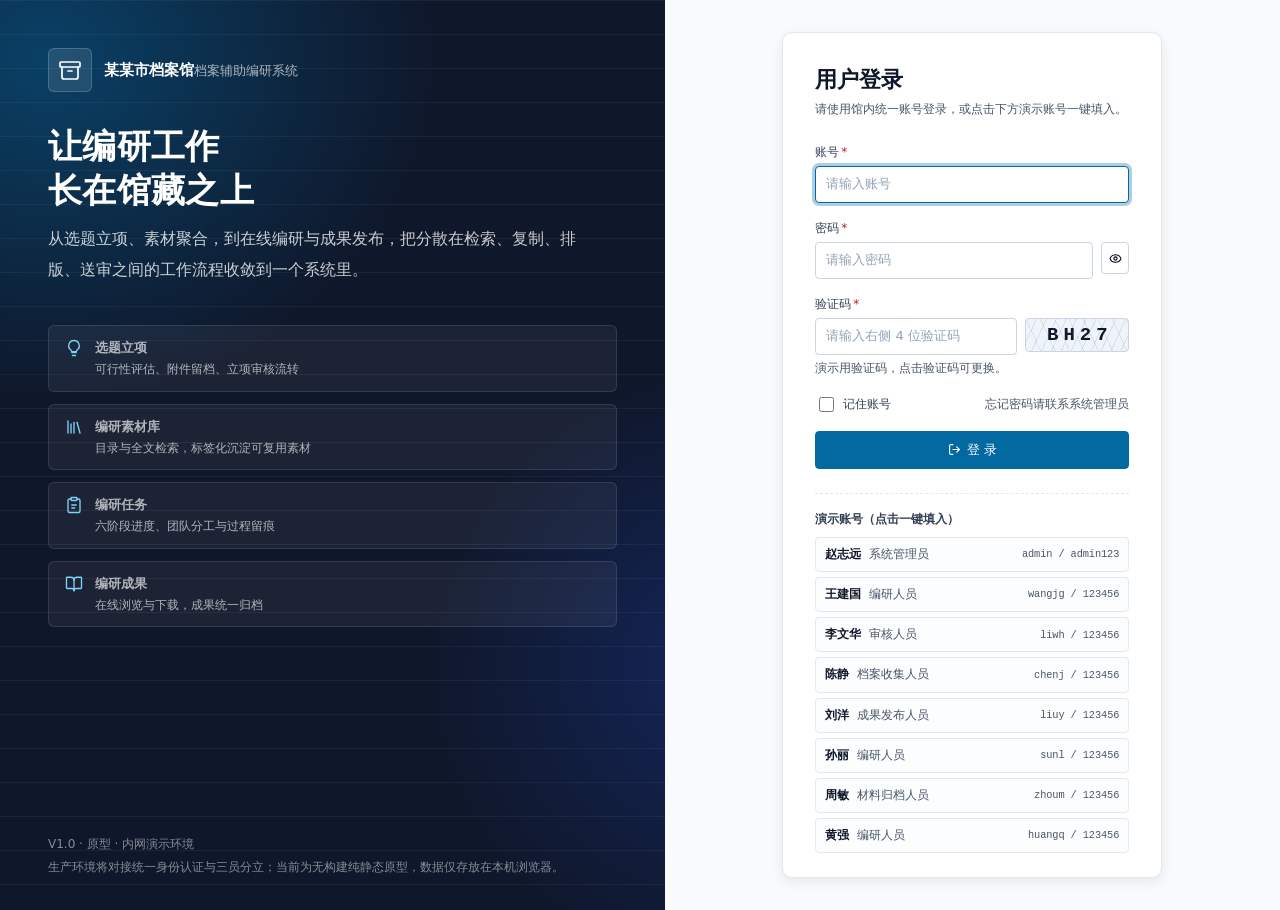
==== prototype-system/index.html @ 2205047a "首次提交原型,编研任务及审核校定模块未完全实现" ====
<!doctype html>
<html lang="zh-CN">
<head>
<meta charset="utf-8">
<meta name="viewport" content="width=device-width, initial-scale=1">
<title>档案辅助编研系统 · 原型</title>
<meta name="description" content="档案辅助编研系统纯静态原型（登录 / 工作台）">
<!--
  纯静态原型：无构建、无 npm、无外部依赖。
  直接双击本文件即可在浏览器中打开（file:// 协议），也可放到任意静态服务器。

  注意（沿用既有原型的两条约束）：
    1. 使用「经典 script + 全局命名空间」而不是 ES modules ——
       Chrome 在 file:// 下会以 CORS 为由拒绝加载 type="module"。
    2. 不引任何 CDN / UI 框架 / 图标字体 —— 内网与信创环境下外链不可靠，
       图标一律内联 SVG，图表手写 SVG。
-->
<link rel="stylesheet" href="css/base.css">
<link rel="stylesheet" href="css/components.css">
<link rel="stylesheet" href="css/shell.css">
<link rel="stylesheet" href="css/pages.css">
</head>
<body>
  <div id="app"></div>
  <div id="overlay-root"></div>
  <div id="toast-root" class="toast-root"></div>

  <noscript>
    <div style="padding:24px;font-family:sans-serif">
      本原型需要启用 JavaScript 才能运行。
    </div>
  </noscript>

  <!-- 按依赖顺序加载：util → icons → mock → charts → store → ui → router → 页面 → 外壳 -->
  <script src="js/util.js"></script>
  <script src="js/icons.js"></script>
  <script src="js/mock.js"></script>
  <script src="js/charts.js"></script>
  <script src="js/store.js"></script>
  <script src="js/ui.js"></script>
  <script src="js/router.js"></script>
  <script src="js/pages/login.js"></script>
  <script src="js/pages/workbench.js"></script>
  <script src="js/pages/topic.js"></script>
  <script src="js/pages/task.js"></script>
  <script src="js/pages/task-outline.js"></script>
  <script src="js/pages/review.js"></script>
  <script src="js/pages/product.js"></script>
  <script src="js/pages/archive.js"></script>
  <script src="js/pages/system-archive.js"></script>
  <script src="js/pages/system-users.js"></script>
  <script src="js/pages/system-flow.js"></script>
  <script src="js/pages/system-dict.js"></script>
  <script src="js/pages/material-tags.js"></script>
  <script src="js/pages/material-search.js"></script>
  <script src="js/pages/material-list.js"></script>
  <script src="js/app.js"></script>
</body>
</html>
---- prototype-system/css/base.css ----
/* ==========================================================================
   档案辅助编研系统 · 设计令牌与基础排版

   设计系统依据（ui-ux-pro-max skill）：
     风格  Swiss Modernism 2.0（严格栅格 / 8px 基准 / 单一强调色 / 无装饰）
         + Editorial Grid（文档阅读面用衬线，印刷气质）
         + Accessible & Ethical / Inclusive Design（WCAG AA+，焦点可见，尊重减弱动效）
     配色  Government / Public Service：高对比藏青 + 单一强调蓝
     字体  skill 给出的配对均为纯拉丁字体（EB Garamond / Lato 等），无法覆盖中文，
           故取其**原则**：衬线立权威（标题与文档正文）＋ 无衬线做界面（高密度可读）
   ========================================================================== */

:root {
  /* ---- 色彩：政务高对比藏青 ---- */
  --ink: #020617;            /* 正文 */
  --ink-2: #334155;          /* 次要文本 */
  --ink-3: #475569;          /* 弱化文本（浅底上 ≈7:1，达 WCAG AAA） */
  --line: #e2e8f0;
  --line-2: #f1f5f9;
  --bg: #f8fafc;
  --surface: #ffffff;
  --surface-2: #fcfdfe;

  --navy: #0f172a;           /* 主色：顶栏、主标题 */
  --navy-2: #1e293b;
  --accent: #0369a1;         /* 唯一强调色 */
  --accent-d: #075985;
  --accent-l: #e0f2fe;
  --accent-b: #bae6fd;

  --ok: #15803d;    --ok-bg: #f0fdf4;    --ok-b: #bbf7d0;
  --warn: #b45309;  --warn-bg: #fffbeb;  --warn-b: #fde68a;
  --danger: #b91c1c; --danger-bg: #fef2f2; --danger-b: #fecaca;

  /* ---- 档案纸面（Editorial Grid：只在文档阅读面使用暖色） ---- */
  --paper: #fbf9f4;
  --paper-line: #e7e0d2;
  --seal: #9f1239;           /* 印泥红：仅用于「已采用」等极少数强调 */

  /* ---- 间距：8px 基准 ---- */
  --s1: 4px;  --s2: 8px;  --s3: 12px; --s4: 16px;
  --s5: 24px; --s6: 32px; --s7: 48px;

  /* ---- 字号：中文可读性优先 ---- */
  --fs-xs: 12px;
  --fs-sm: 13px;
  --fs-base: 15px;           /* 界面正文 */
  --fs-read: 16px;           /* 文档阅读面，略大以保证长文可读 */
  --fs-lg: 18px;
  --fs-xl: 22px;
  --fs-2xl: 28px;

  --lh-tight: 1.35;
  --lh-ui: 1.6;
  --lh-read: 1.85;

  /* ---- 形状 ---- */
  --r-sm: 4px; --r: 6px; --r-lg: 10px; --r-pill: 999px;
  --shadow-1: 0 1px 2px rgba(2, 6, 23, .06), 0 1px 3px rgba(2, 6, 23, .04);
  --shadow-2: 0 4px 12px rgba(2, 6, 23, .08);
  --shadow-3: 0 16px 40px rgba(2, 6, 23, .18);

  /* 焦点环：3px 可见，不改变布局 */
  --ring: 0 0 0 3px rgba(3, 105, 161, .32);

  /* 过渡：150–300ms */
  --dur: 180ms;
  --ease: cubic-bezier(.4, 0, .2, 1);

  /* ---- 字体族 ---- */
  --font-ui: -apple-system, BlinkMacSystemFont, "PingFang SC", "Hiragino Sans GB",
    "Microsoft YaHei", "Source Han Sans SC", "Noto Sans CJK SC", system-ui, sans-serif;
  --font-serif: "Songti SC", "STSong", "SimSun", "Source Han Serif SC",
    "Noto Serif CJK SC", Georgia, serif;
  --font-mono: ui-monospace, "SF Mono", Menlo, Consolas, "Courier New", monospace;

  --header-h: 56px;
}

/* ---------------------------------------------------------------- 重置 */

*, *::before, *::after { box-sizing: border-box; }

html { -webkit-text-size-adjust: 100%; }

body {
  margin: 0;
  min-height: 100%;
  font-family: var(--font-ui);
  font-size: var(--fs-base);
  line-height: var(--lh-ui);
  color: var(--ink);
  background: var(--bg);
  -webkit-font-smoothing: antialiased;
  -moz-osx-font-smoothing: grayscale;
}

h1, h2, h3, h4 { margin: 0; font-weight: 600; line-height: var(--lh-tight); letter-spacing: -.005em; }
h1 { font-size: var(--fs-2xl); }
h2 { font-size: var(--fs-xl); }
h3 { font-size: var(--fs-lg); }
h4 { font-size: var(--fs-base); }

p { margin: 0 0 var(--s2); }
p:last-child { margin-bottom: 0; }

a { color: var(--accent); text-decoration: none; }
a:hover { color: var(--accent-d); text-decoration: underline; text-underline-offset: 2px; }

ul, ol { margin: var(--s1) 0; padding-left: var(--s5); }
li { margin: 2px 0; }

button, input, select, textarea { font: inherit; color: inherit; }
button { cursor: pointer; }

img, svg { max-width: 100%; }
svg { display: block; }

code, .mono { font-family: var(--font-mono); font-size: .86em; letter-spacing: -.01em; }

/* ------------------------------------------------------- 无障碍基础 */

/* 焦点必须可见：键盘用户依赖它 */
:where(a, button, input, select, textarea, summary, [tabindex]):focus-visible {
  outline: 2px solid var(--accent);
  outline-offset: 2px;
  border-radius: var(--r-sm);
}

/* 跳过导航，直达主内容 */
.skip-link {
  position: absolute;
  left: -9999px;
  top: 0;
  z-index: 200;
  padding: 10px var(--s4);
  background: var(--accent);
  color: #fff;
  font-size: var(--fs-sm);
  border-radius: 0 0 var(--r) 0;
}
.skip-link:focus {
  left: 0;
  color: #fff;
  text-decoration: none;
}

/* 仅供屏幕阅读器 */
.sr-only {
  position: absolute; width: 1px; height: 1px; padding: 0; margin: -1px;
  overflow: hidden; clip: rect(0, 0, 0, 0); white-space: nowrap; border: 0;
}

/* 尊重系统「减弱动效」设置 */
@media (prefers-reduced-motion: reduce) {
  *, *::before, *::after {
    animation-duration: .01ms !important;
    animation-iteration-count: 1 !important;
    transition-duration: .01ms !important;
    scroll-behavior: auto !important;
  }
}

/* 图标：统一 24 视图框、随文字颜色 */
.icon {
  width: 1em;
  height: 1em;
  flex: 0 0 auto;
  fill: none;
  stroke: currentColor;
  stroke-width: 2;
  stroke-linecap: round;
  stroke-linejoin: round;
  vertical-align: -.125em;
}
.icon-lg { width: 1.35em; height: 1.35em; }
.icon-xl { width: 2em; height: 2em; stroke-width: 1.6; }

/* ---------------------------------------------------------- 通用工具 */

.muted { color: var(--ink-3); }
.dim { color: var(--ink-2); }
.serif { font-family: var(--font-serif); }
.nowrap { white-space: nowrap; }
.center { text-align: center; }
.hidden { display: none !important; }
/* 数字对齐，统计数值不跳动 */
.tnum { font-variant-numeric: tabular-nums; }

/* ---------------------------------------------------------- 页面骨架 */

.app { min-height: 100vh; display: flex; flex-direction: column; }

.app-header {
  height: var(--header-h);
  background: var(--navy);
  color: #fff;
  display: flex;
  align-items: center;
  gap: var(--s3);
  padding: 0 var(--s4);
  position: sticky;
  top: 0;
  z-index: 60;
}
.app-header .brand {
  display: flex; align-items: center; gap: var(--s2);
  font-size: var(--fs-base); font-weight: 600; letter-spacing: .01em;
}
.app-header .brand small {
  font-weight: 400; font-size: var(--fs-xs);
  color: rgba(255, 255, 255, .62); margin-left: var(--s1);
}
.app-header .spacer { flex: 1; }
.app-header .head-extra { display: flex; align-items: center; gap: var(--s2); }

.container {
  width: 100%;
  max-width: 1440px;
  margin: 0 auto;
  padding: var(--s5) var(--s5) var(--s6);
  flex: 1;
}

.footer-note {
  text-align: center;
  font-size: var(--fs-xs);
  color: var(--ink-3);
  padding: var(--s4) var(--s4) var(--s5);
  border-top: 1px solid var(--line);
  margin-top: var(--s5);
}
.footer-note .sep { margin: 0 var(--s2); opacity: .45; }

/* ------------------------------------------------- 12 栏栅格（Swiss） */

.grid-12 {
  display: grid;
  grid-template-columns: repeat(12, minmax(0, 1fr));
  gap: var(--s5);
  align-items: start;
}
.span-3 { grid-column: span 3; }
.span-4 { grid-column: span 4; }
.span-5 { grid-column: span 5; }
.span-6 { grid-column: span 6; }
.span-7 { grid-column: span 7; }
.span-8 { grid-column: span 8; }
.span-9 { grid-column: span 9; }
.span-12 { grid-column: span 12; }

.grid { display: grid; gap: var(--s4); }
.grid-2 { grid-template-columns: repeat(2, minmax(0, 1fr)); }
.grid-3 { grid-template-columns: repeat(3, minmax(0, 1fr)); }
.grid-4 { grid-template-columns: repeat(4, minmax(0, 1fr)); }

.stack { display: flex; flex-direction: column; gap: var(--s3); }
.hstack { display: flex; align-items: center; gap: var(--s2); flex-wrap: wrap; }
.hstack.tight { gap: var(--s1); }

/* 竖向节奏：相邻卡片 */
.card + .card { margin-top: var(--s4); }

/* ---------------------------------------------------------- 响应式 */

/* ≤1280：侧栏收窄，去掉最宽留白 */
@media (max-width: 1280px) {
  .container { padding: var(--s4); }
  .grid-12 { gap: var(--s4); }
}

/* ≤1024：双栏改为单栏堆叠 */
@media (max-width: 1024px) {
  .grid-12 > [class^="span-"] { grid-column: 1 / -1; }
  .grid-3, .grid-4 { grid-template-columns: repeat(2, minmax(0, 1fr)); }
}

/* ≤768：平板竖屏 */
@media (max-width: 768px) {
  :root { --s5: 20px; }
  .grid-2, .grid-3, .grid-4 { grid-template-columns: 1fr; }
  .container { padding: var(--s4) var(--s3) var(--s6); }
  .app-header { padding: 0 var(--s3); gap: var(--s2); }
  .app-header .brand small { display: none; }
}

/* ≤480：手机 */
@media (max-width: 480px) {
  :root { --fs-2xl: 22px; --fs-xl: 18px; }
  .app-header { height: auto; padding: var(--s2) var(--s3); flex-wrap: wrap; }
  .app-header .head-extra { width: 100%; order: 3; }
}
---- prototype-system/css/components.css ----
/* ==========================================================================
   组件样式 —— 全部手写，零依赖

   遵循 ui-ux-pro-max 的交付前检查项：
     · 图标一律内联 SVG，不用 emoji / 文字符号
     · 可点击元素 cursor:pointer，悬停有反馈但**不改变布局**（不用 scale/translate）
     · 过渡 150–300ms；焦点环可见；弱化文本对比度 ≥7:1
     · 浅色模式边框可见；空状态给出引导与动作
   ========================================================================== */

/* ========================================================== 按钮 */

.btn {
  display: inline-flex;
  align-items: center;
  justify-content: center;
  gap: 6px;
  height: 32px;
  padding: 0 var(--s3);
  font-size: var(--fs-sm);
  font-weight: 500;
  line-height: 1;
  color: var(--ink);
  background: var(--surface);
  border: 1px solid #cbd5e1;
  border-radius: var(--r-sm);
  cursor: pointer;
  white-space: nowrap;
  user-select: none;
  transition: background-color var(--dur) var(--ease),
              border-color var(--dur) var(--ease),
              color var(--dur) var(--ease),
              box-shadow var(--dur) var(--ease);
}
.btn:hover { border-color: var(--accent-b); background: var(--accent-l); color: var(--accent-d); }
.btn:active { background: #cfeafc; }
.btn[disabled], .btn[aria-disabled="true"] {
  opacity: .5; cursor: not-allowed; background: var(--surface); border-color: var(--line);
  color: var(--ink-3);
}

.btn-primary { background: var(--accent); border-color: var(--accent); color: #fff; }
.btn-primary:hover { background: var(--accent-d); border-color: var(--accent-d); color: #fff; }
.btn-primary:active { background: #063f5c; }
.btn-primary[disabled] { background: #94a3b8; border-color: #94a3b8; color: #fff; opacity: .6; }

.btn-danger { color: var(--danger); border-color: var(--danger-b); background: var(--danger-bg); }
.btn-danger:hover { background: var(--danger); border-color: var(--danger); color: #fff; }

.btn-ghost { background: transparent; border-color: rgba(255, 255, 255, .34); color: #fff; }
.btn-ghost:hover { background: rgba(255, 255, 255, .14); border-color: rgba(255, 255, 255, .64); color: #fff; }

.btn-text { background: transparent; border-color: transparent; padding: 0 var(--s2); color: var(--ink-2); }
.btn-text:hover { background: var(--accent-l); border-color: transparent; color: var(--accent-d); }

.btn-sm { height: 28px; padding: 0 10px; font-size: var(--fs-xs); }
.btn-icon { width: 28px; padding: 0; }
.btn-block { width: 100%; }

/* ========================================================== 卡片 */

.card {
  background: var(--surface);
  border: 1px solid var(--line);
  border-radius: var(--r);
  box-shadow: var(--shadow-1);
  overflow: hidden;
}
.card-head {
  display: flex;
  align-items: center;
  gap: var(--s2);
  padding: 10px var(--s4);
  border-bottom: 1px solid var(--line-2);
  background: var(--surface-2);
  font-size: var(--fs-sm);
  font-weight: 600;
  color: var(--navy);
  line-height: 1.5;
}
.card-head .spacer { flex: 1; }
.card-head .head-note {
  font-weight: 400; font-size: var(--fs-xs); color: var(--ink-3);
}
.card-body { padding: var(--s4); }
.card-body.tight { padding: var(--s3); }
.card-body.scroll { max-height: 62vh; overflow: auto; }
.card.pad { padding: var(--s5) var(--s5) var(--s4); }

/* 可点击卡片：只改边框与阴影，不做位移 */
.card.hoverable { cursor: pointer; position: relative; }
.card.hoverable:hover { border-color: var(--accent-b); box-shadow: var(--shadow-2); }
.card.hoverable:focus-within { border-color: var(--accent-b); }

/* 标题拉伸：整卡可点，但语义上仍是一个真正的按钮 */
.stretch {
  appearance: none;
  background: none;
  border: 0;
  padding: 0;
  margin: 0;
  font: inherit;
  color: inherit;
  text-align: left;
  cursor: pointer;
}
.stretch::after { content: ""; position: absolute; inset: 0; border-radius: var(--r); }
.card.hoverable:has(.stretch:focus-visible) { outline: 2px solid var(--accent); outline-offset: 2px; }
/* 卡片内的其它按钮要浮在拉伸层之上 */
.card .above { position: relative; z-index: 1; }

/* ========================================================== 标签 */

.tag {
  display: inline-flex;
  align-items: center;
  gap: var(--s1);
  height: 22px;
  padding: 0 8px;
  font-size: var(--fs-xs);
  font-weight: 500;
  line-height: 1;
  border-radius: var(--r-sm);
  border: 1px solid var(--line);
  background: #f1f5f9;
  color: var(--ink-2);
  white-space: nowrap;
}
.tag .icon { width: 12px; height: 12px; }
.tag-accent { background: var(--accent-l); border-color: var(--accent-b); color: var(--accent-d); }
.tag-ok     { background: var(--ok-bg);     border-color: var(--ok-b);     color: #14663a; }
.tag-warn   { background: var(--warn-bg);   border-color: var(--warn-b);   color: #8a4207; }
.tag-danger { background: var(--danger-bg); border-color: var(--danger-b); color: var(--danger); }
.tag-seal   { background: #fdf2f4; border-color: #f5cdd5; color: var(--seal); }
/* 可点击标签（示例词） */
.tag-action { cursor: pointer; transition: background-color var(--dur) var(--ease), border-color var(--dur) var(--ease); }
.tag-action:hover { background: var(--accent-l); border-color: var(--accent-b); color: var(--accent-d); }

/* ================================================== 七步阶段门步骤条 */

.stage-stepper {
  background: var(--surface);
  border: 1px solid var(--line);
  border-radius: var(--r);
  box-shadow: var(--shadow-1);
  padding: var(--s4) var(--s2) var(--s3);
  margin-bottom: var(--s5);
  overflow-x: auto;
}
.steps { display: flex; min-width: 720px; }
.step {
  flex: 1 1 0;
  position: relative;
  display: flex;
  flex-direction: column;
  align-items: center;
  gap: 2px;
  padding: 0 var(--s1);
  background: none;
  border: 0;
  cursor: pointer;
  font-family: inherit;
  text-align: center;
  border-radius: var(--r-sm);
  transition: color var(--dur) var(--ease);
}
/* 连接线画在圆点垂直中心 */
.step::after {
  content: "";
  position: absolute;
  top: 12px;
  left: 50%;
  width: 100%;
  height: 2px;
  background: var(--line);
  z-index: 0;
}
.step:last-child::after { display: none; }

.step-dot {
  position: relative;
  z-index: 1;
  width: 26px;
  height: 26px;
  display: flex;
  align-items: center;
  justify-content: center;
  border-radius: 50%;
  border: 1.5px solid #cbd5e1;
  background: var(--surface);
  color: var(--ink-3);
  font-size: var(--fs-xs);
  font-weight: 600;
  font-variant-numeric: tabular-nums;
  transition: background-color var(--dur) var(--ease),
              border-color var(--dur) var(--ease),
              color var(--dur) var(--ease);
}
.step-dot .icon { width: 12px; height: 12px; stroke-width: 2.6; }

.step-title { font-size: var(--fs-sm); color: var(--ink-2); font-weight: 500; }
.step-desc { font-size: var(--fs-xs); color: var(--ink-3); }

.step:hover .step-dot { border-color: var(--accent); color: var(--accent); }
.step:hover .step-title { color: var(--accent-d); }

/* 已完成 */
.step.done .step-dot { background: var(--accent-l); border-color: var(--accent-b); color: var(--accent-d); }
.step.done::after { background: var(--accent-b); }
/* 当前 */
.step.current .step-dot {
  background: var(--accent); border-color: var(--accent); color: #fff;
  box-shadow: var(--ring);
}
.step.current .step-title { color: var(--accent-d); font-weight: 600; }
.step.current .step-desc { color: var(--accent-d); font-weight: 500; }
/* 门禁锁定 */
.step.locked { cursor: not-allowed; }
.step.locked .step-dot { background: #f1f5f9; border-color: var(--line); color: #94a3b8; }
.step.locked .step-title { color: var(--ink-3); }
.step.locked:hover .step-dot { border-color: var(--line); color: #94a3b8; }
.step.locked:hover .step-title { color: var(--ink-3); }

/* ========================================================== 表单 */

.field { margin-bottom: var(--s4); }
.field:last-child { margin-bottom: 0; }
.field-label {
  display: block;
  font-size: var(--fs-xs);
  font-weight: 500;
  color: var(--ink-2);
  margin-bottom: var(--s1);
}
.field-label .req { color: var(--danger); margin-left: 2px; }
.field-extra { font-size: var(--fs-xs); color: var(--ink-3); margin-top: var(--s1); line-height: 1.55; }

.input, .textarea, .select {
  width: 100%;
  padding: 7px 10px;
  font-size: var(--fs-sm);
  font-family: inherit;
  color: var(--ink);
  background: var(--surface);
  border: 1px solid #cbd5e1;
  border-radius: var(--r-sm);
  transition: border-color var(--dur) var(--ease), box-shadow var(--dur) var(--ease);
}
.input::placeholder, .textarea::placeholder { color: #94a3b8; }
.input:hover, .textarea:hover, .select:hover { border-color: #94a3b8; }
.input:focus, .textarea:focus, .select:focus {
  outline: none;
  border-color: var(--accent);
  box-shadow: var(--ring);
}
.textarea { resize: vertical; min-height: 68px; line-height: var(--lh-ui); }

/* 文档阅读面：衬线 + 更大字号 + 宽松行距 */
.input-read, .textarea-read {
  font-family: var(--font-serif);
  font-size: var(--fs-read);
  line-height: var(--lh-read);
  background: var(--paper);
  border-color: var(--paper-line);
}
.input-read:focus, .textarea-read:focus { background: #fff; }

.input-sm, .textarea-sm { font-size: var(--fs-xs); padding: 5px 8px; }

/* 叙述性字段用衬线，短标签字段保持无衬线以便扫读 */
.textarea-serif {
  font-family: var(--font-serif);
  font-size: 14px;
  line-height: 1.75;
}

/* 带单位后缀的输入 */
.input-group { display: flex; }
.input-group .input {
  border-top-right-radius: 0; border-bottom-right-radius: 0;
  min-width: 0;
}
.input-group-addon {
  display: flex; align-items: center;
  padding: 0 9px;
  font-size: var(--fs-xs); color: var(--ink-3);
  background: #f1f5f9;
  border: 1px solid #cbd5e1; border-left: 0;
  border-radius: 0 var(--r-sm) var(--r-sm) 0;
  white-space: nowrap;
}

/* ==================================================== 提示条 / 告警 */

.alert {
  display: flex;
  gap: 10px;
  padding: 10px var(--s3);
  font-size: var(--fs-sm);
  line-height: 1.7;
  border-radius: var(--r-sm);
  border: 1px solid;
}
.alert-icon { flex: 0 0 auto; margin-top: 3px; }
.alert-icon .icon { width: 15px; height: 15px; }
.alert-title { font-weight: 600; margin-bottom: 2px; }
.alert ul { margin: var(--s1) 0 0; padding-left: var(--s4); }
.alert-info   { background: #f0f9ff; border-color: var(--accent-b); color: #0c4a6e; }
.alert-ok     { background: var(--ok-bg); border-color: var(--ok-b); color: #14532d; }
.alert-warn   { background: var(--warn-bg); border-color: var(--warn-b); color: #78350f; }
.alert-danger { background: var(--danger-bg); border-color: var(--danger-b); color: #7f1d1d; }

/* ========================================================== 统计 */

.stat { }
.stat-label { font-size: var(--fs-xs); color: var(--ink-3); margin-bottom: 2px; }
.stat-value {
  font-size: var(--fs-xl);
  font-weight: 600;
  color: var(--navy);
  line-height: 1.25;
  font-variant-numeric: tabular-nums;
  letter-spacing: -.01em;
}
.stat-value .suffix {
  font-size: var(--fs-xs); font-weight: 400; color: var(--ink-3); margin-left: 2px;
}

/* ========================================================== 进度条 */

.progress {
  height: 6px; background: var(--line-2);
  border-radius: var(--r-pill); overflow: hidden;
}
.progress-bar {
  height: 100%; background: var(--accent); border-radius: var(--r-pill);
  transition: width 240ms var(--ease);
}
.progress-bar.ok { background: var(--ok); }
.progress-bar.warn { background: var(--warn); }
.progress-bar.bad { background: var(--danger); }

/* ========================================================== 列表 */

.list { display: flex; flex-direction: column; }
.list-item {
  display: flex; gap: var(--s2); align-items: flex-start;
  padding: var(--s2) 0;
  border-bottom: 1px solid var(--line-2);
  font-size: var(--fs-sm);
  line-height: 1.7;
}
.list-item:last-child { border-bottom: 0; }

/* ========================================================== 表格 */

.table { width: 100%; border-collapse: collapse; font-size: var(--fs-sm); }
.table th, .table td {
  text-align: left; padding: 9px var(--s3);
  border-bottom: 1px solid var(--line-2); vertical-align: top;
}
.table th {
  font-weight: 600; background: #f8fafc; color: var(--ink-2);
  font-size: var(--fs-xs); white-space: nowrap;
}
.table tbody tr:last-child td { border-bottom: 0; }
.table-sm th, .table-sm td { padding: 7px 10px; font-size: var(--fs-xs); }

/* ====================================================== 描述列表 */

.desc {
  display: grid;
  grid-template-columns: 88px 1fr;
  font-size: var(--fs-sm);
  border: 1px solid var(--line-2);
  border-radius: var(--r-sm);
  overflow: hidden;
}
.desc dt {
  padding: 8px 10px;
  margin: 0;
  background: #f8fafc;
  color: var(--ink-2);
  font-size: var(--fs-xs);
  font-weight: 500;
  border-bottom: 1px solid var(--line-2);
}
.desc dd {
  padding: 8px 10px; margin: 0;
  border-bottom: 1px solid var(--line-2);
  word-break: break-word;
}
.desc dt:last-of-type, .desc dd:last-of-type { border-bottom: 0; }

/* ========================================================== 空状态 */

.empty { text-align: center; padding: var(--s7) var(--s4); color: var(--ink-3); }
.empty-icon { margin-bottom: var(--s3); color: #cbd5e1; }
.empty-icon .icon { width: 34px; height: 34px; margin: 0 auto; stroke-width: 1.5; }
.empty-title { font-size: var(--fs-base); color: var(--ink-2); margin-bottom: var(--s3); }
.empty-actions { display: flex; justify-content: center; gap: var(--s2); }

/* ================================================== 抽屉 / 对话框 */

.overlay {
  position: fixed; inset: 0; z-index: 100;
  background: rgba(15, 23, 42, .48);
  display: flex; justify-content: flex-end;
  animation: fade var(--dur) var(--ease);
}
.overlay.center { justify-content: center; align-items: center; padding: var(--s4); }
@keyframes fade { from { opacity: 0; } to { opacity: 1; } }

.drawer {
  width: 1000px; max-width: 96vw; height: 100%;
  background: var(--surface);
  display: flex; flex-direction: column;
  box-shadow: var(--shadow-3);
  animation: slideIn 220ms var(--ease);
}
@keyframes slideIn { from { transform: translateX(24px); opacity: .7; } to { transform: none; opacity: 1; } }

.drawer-head {
  display: flex; align-items: center; gap: var(--s3);
  padding: var(--s3) var(--s4);
  border-bottom: 1px solid var(--line);
  background: var(--surface-2);
  font-weight: 600; font-size: var(--fs-base); color: var(--navy);
  line-height: 1.45;
}
.drawer-head .spacer { flex: 1; }
.drawer-body { padding: var(--s5); overflow: auto; flex: 1; }
.drawer-body.paper { background: #f4f6f9; }

.modal {
  width: 560px; max-width: 94vw;
  background: var(--surface);
  border-radius: var(--r-lg);
  box-shadow: var(--shadow-3);
  display: flex; flex-direction: column;
  max-height: 88vh;
  animation: pop var(--dur) var(--ease);
}
@keyframes pop { from { transform: scale(.98); opacity: .7; } to { transform: none; opacity: 1; } }
.modal-head {
  padding: var(--s4) var(--s4) var(--s3);
  font-weight: 600; font-size: var(--fs-lg); color: var(--navy);
  line-height: 1.4;
}
.modal-body { padding: 0 var(--s4); overflow: auto; }
.modal-foot {
  display: flex; justify-content: flex-end; gap: var(--s2);
  padding: var(--s3) var(--s4) var(--s4);
  margin-top: var(--s3);
  border-top: 1px solid var(--line-2);
}

/* ========================================================== 轻提示 */

/* 放在右下角：既不遮挡步骤条，也不遮挡抽屉内容 */
.toast-root {
  position: fixed;
  right: var(--s5);
  bottom: var(--s5);
  z-index: 200;
  display: flex; flex-direction: column-reverse; gap: var(--s2); align-items: flex-end;
  pointer-events: none;
  max-width: min(420px, 90vw);
}
.toast {
  display: flex; align-items: center; gap: var(--s2);
  padding: 9px var(--s4);
  font-size: var(--fs-sm);
  border-radius: var(--r);
  background: var(--surface);
  border: 1px solid var(--line);
  box-shadow: var(--shadow-2);
  animation: drop var(--dur) var(--ease);
}
@keyframes drop { from { transform: translateY(8px); opacity: 0; } to { transform: none; opacity: 1; } }
.toast .icon { width: 15px; height: 15px; }
.toast-ok   { border-color: var(--ok-b);     background: var(--ok-bg);     color: #14532d; }
.toast-err  { border-color: var(--danger-b); background: var(--danger-bg); color: #7f1d1d; }
.toast-warn { border-color: var(--warn-b);   background: var(--warn-bg);   color: #78350f; }

/* ========================================================== 载入 */

.spinner {
  width: 14px; height: 14px; flex: 0 0 auto;
  border-radius: 50%;
  border: 2px solid rgba(255, 255, 255, .38);
  border-top-color: #fff;
  animation: spin .7s linear infinite;
  display: inline-block;
}
.spinner.dark { border-color: rgba(3, 105, 161, .25); border-top-color: var(--accent); }
@keyframes spin { to { transform: rotate(360deg); } }

/* ========================================================== 时间线 */

.timeline { position: relative; padding-left: var(--s5); }
.timeline::before {
  content: ""; position: absolute; left: 5px; top: 6px; bottom: 6px;
  width: 1.5px; background: var(--line);
}
.tl-item { position: relative; padding-bottom: var(--s3); font-size: var(--fs-sm); }
.tl-item:last-child { padding-bottom: 0; }
.tl-item::before {
  content: ""; position: absolute; left: calc(-1 * var(--s5) + 1px); top: 6px;
  width: 9px; height: 9px; border-radius: 50%;
  background: #cbd5e1; box-shadow: 0 0 0 2.5px var(--surface);
}
.tl-item.active::before { background: var(--accent); }
.tl-item.ai::before { background: var(--warn); }
.tl-meta { font-size: var(--fs-xs); color: var(--ink-3); margin-top: 1px; }

/* ==========================================================================
   业务组件
   ========================================================================== */

/* ---------------------------------------------- 候选主题卡片 */

.topic-card { display: flex; flex-direction: column; height: 100%; }
.topic-card .card-head { align-items: flex-start; }
.topic-card .card-body { display: flex; flex-direction: column; flex: 1; }
.topic-card.adopted { border-color: var(--seal); box-shadow: 0 0 0 1px rgba(159, 18, 57, .16), var(--shadow-1); }
.topic-title { font-size: var(--fs-base); font-weight: 600; color: var(--navy); line-height: 1.5; }
.topic-rationale {
  font-family: var(--font-serif);
  font-size: var(--fs-read);
  line-height: var(--lh-read);
  color: var(--ink-2);
  margin: var(--s2) 0 var(--s3);
}
.topic-foot { margin-top: auto; padding-top: var(--s3); }

.rule { height: 1px; background: var(--line-2); margin: var(--s3) 0; border: 0; }

/* ------------------------------------------- 史料条目（可点击 → 用 button） */

.support-list { display: flex; flex-direction: column; gap: 3px; }
.support-item {
  display: block;
  width: 100%;
  text-align: left;
  font-family: inherit;
  font-size: var(--fs-xs);
  color: var(--ink-2);
  cursor: pointer;
  padding: 6px 8px;
  border: 1px solid transparent;
  border-radius: var(--r-sm);
  background: #f8fafc;
  transition: background-color var(--dur) var(--ease),
              border-color var(--dur) var(--ease),
              color var(--dur) var(--ease);
}
.support-item:hover { background: var(--accent-l); border-color: var(--accent-b); color: var(--accent-d); }
.support-item .si-title { display: block; color: var(--ink); font-weight: 500; line-height: 1.5; }
.support-item .si-no {
  display: block; font-size: 11px; color: var(--ink-3);
  letter-spacing: -.01em; line-height: 1.5;
}
.support-item:hover .si-title { color: var(--accent-d); }
.support-item .si-sub {
  display: block;
  font-size: 11.5px; color: var(--ink-3); margin-top: 2px; line-height: 1.5;
  overflow: hidden; text-overflow: ellipsis; white-space: nowrap;
}
.support-item .si-row { display: flex; gap: var(--s2); align-items: baseline; }
.support-item .si-row .grow { flex: 1; min-width: 0; }

/* ------------------------------------------- 原件释文（带坐标，纸面 + 衬线） */

.text-layer-page {
  position: relative;
  width: 100%;
  aspect-ratio: 3 / 4;
  background: var(--paper);
  border: 1px solid var(--paper-line);
  border-radius: 3px;
  overflow: hidden;
  box-shadow: inset 0 0 26px rgba(150, 130, 90, .09);
}
.text-layer-page.vertical {
  background-image: repeating-linear-gradient(
    to left, transparent 0, transparent calc(14.28% - 1px),
    rgba(159, 18, 57, .09) calc(14.28% - 1px), rgba(159, 18, 57, .09) 14.28%);
}
.text-layer-span {
  position: absolute;
  font-family: var(--font-serif);
  font-size: 11px;
  line-height: 1.4;
  color: #2c2a26;
  padding: 2px 3px;
  border-radius: 2px;
  overflow: hidden;
  /* 本期尚未支持框选联动，故不给 pointer 光标，避免暗示可点击 */
  cursor: default;
  transition: background-color var(--dur) var(--ease);
}
.text-layer-span:hover { background: rgba(3, 105, 161, .14); }
.text-layer-span.matched { background: rgba(253, 224, 71, .6); box-shadow: 0 0 0 1px rgba(180, 83, 9, .45); }
.text-layer-span.vertical-text { writing-mode: vertical-rl; letter-spacing: 1px; padding: 3px 2px; }

/* 转录文本：阅读面，衬线 + 宽松行距 */
.transcript {
  font-family: var(--font-serif);
  font-size: var(--fs-read);
  line-height: var(--lh-read);
  color: var(--ink);
  background: var(--paper);
  border: 1px solid var(--paper-line);
  border-radius: var(--r-sm);
  padding: var(--s3) var(--s4);
  max-height: 220px;
  overflow: auto;
}

/* ---------------------------------------------- 大纲节点 */

.outline-node {
  border-left: 2px solid var(--line);
  padding-left: var(--s3);
  margin-left: 2px;
}
.outline-node:last-child { padding-bottom: 2px; }
.outline-card { margin-bottom: var(--s2); }
.outline-card .card-head { background: var(--surface-2); padding: 6px var(--s3); }
.outline-toolbar { display: flex; gap: 1px; align-items: center; flex: 0 0 auto; }

/* 节点标题在卡片头就地编辑：平时像标题，悬停显出可编辑，聚焦变成输入框 */
.title-input {
  flex: 1;
  min-width: 60px;
  padding: 3px 7px;
  margin-left: -7px;
  font-size: var(--fs-sm);
  font-weight: 600;
  font-family: inherit;
  color: var(--navy);
  line-height: 1.5;
  background: transparent;
  border: 1px solid transparent;
  border-radius: var(--r-sm);
  transition: background-color var(--dur) var(--ease),
              border-color var(--dur) var(--ease);
}
.title-input:hover { background: var(--surface); border-color: var(--line); }
.title-input:focus {
  outline: none; background: var(--surface);
  border-color: var(--accent); box-shadow: var(--ring);
}

.outline-fields {
  display: grid;
  grid-template-columns: 1fr 1fr 116px;
  gap: var(--s3);
}
@media (max-width: 900px) { .outline-fields { grid-template-columns: 1fr; } }

/* ---------------------------------------------- 阶段门操作栏 */

.gate-bar {
  display: flex; align-items: center; gap: var(--s3); flex-wrap: wrap;
  background: var(--surface);
  border: 1px solid var(--line);
  border-radius: var(--r);
  box-shadow: var(--shadow-1);
  padding: var(--s3) var(--s4);
  margin-top: var(--s5);
}
.gate-bar .spacer { flex: 1; }

/* ---------------------------------------------- 搜索命中高亮 */

.hit-mark { background: rgba(253, 224, 71, .55); padding: 0 1px; border-radius: 2px; }

/* ---------------------------------------------- 顶栏控件 */

.select-compact {
  height: 30px;
  width: auto;
  min-width: 178px;
  padding: 0 var(--s2);
  font-size: var(--fs-xs);
  color: #fff;
  background: rgba(255, 255, 255, .1);
  border: 1px solid rgba(255, 255, 255, .24);
  border-radius: var(--r-sm);
}
.select-compact:hover { background: rgba(255, 255, 255, .16); border-color: rgba(255, 255, 255, .4); }
.select-compact:focus { outline: 2px solid #fff; outline-offset: 2px; }
.select-compact option { color: var(--ink); background: #fff; }

.project-chip {
  display: inline-flex; align-items: center; gap: var(--s2);
  font-weight: 600; font-size: var(--fs-sm);
  max-width: 340px;
}
.project-chip .name { overflow: hidden; text-overflow: ellipsis; white-space: nowrap; }
---- prototype-system/css/shell.css ----
/* ==========================================================================
   应用外壳样式：登录页 + 侧边导航 + 顶栏 + 工作台仪表盘

   设计系统沿用政务高对比藏青 + 单一强调蓝（令牌见 base.css），
   本文件只补齐「系统级外壳」这一层，不改动 base.css / components.css。
   ========================================================================== */

/* ==========================================================================
   一、登录页
   ========================================================================== */

.login-page {
  min-height: 100vh;
  display: grid;
  grid-template-columns: minmax(0, 1.08fr) minmax(380px, 1fr);
  background: var(--surface);
}

/* ---- 左侧品牌区：深色，承载系统定位与能力说明 ---- */

.login-hero {
  position: relative;
  overflow: hidden;
  background: var(--navy);
  color: #fff;
  padding: var(--s7) var(--s7) var(--s6);
  display: flex;
  flex-direction: column;
}
/* 极淡的径向光晕，避免大面积纯色显得廉价；不用渐变文字/紫粉 */
.login-hero::before {
  content: "";
  position: absolute;
  inset: -20% -30% auto -20%;
  height: 120%;
  background:
    radial-gradient(58% 46% at 18% 22%, rgba(3, 105, 161, .5) 0%, rgba(3, 105, 161, 0) 68%),
    radial-gradient(46% 40% at 88% 78%, rgba(30, 64, 175, .38) 0%, rgba(30, 64, 175, 0) 70%);
  pointer-events: none;
}
/* 档案纸面的横向细线，暗示「卷宗」 */
.login-hero::after {
  content: "";
  position: absolute;
  inset: 0;
  background-image: repeating-linear-gradient(
    to bottom,
    rgba(255, 255, 255, .05) 0,
    rgba(255, 255, 255, .05) 1px,
    transparent 1px,
    transparent 34px);
  pointer-events: none;
}
.login-hero > * { position: relative; z-index: 1; }

.hero-brand { display: flex; align-items: center; gap: var(--s3); }
.hero-mark {
  width: 44px;
  height: 44px;
  flex: 0 0 auto;
  display: flex;
  align-items: center;
  justify-content: center;
  border-radius: var(--r);
  background: rgba(255, 255, 255, .1);
  border: 1px solid rgba(255, 255, 255, .18);
  color: #fff;
}
.hero-mark .icon { width: 24px; height: 24px; stroke-width: 1.7; }
.hero-brand .org { font-size: var(--fs-sm); color: rgba(255, 255, 255, .66); }

.login-hero h1 {
  margin: var(--s6) 0 var(--s3);
  font-size: 34px;
  font-weight: 600;
  letter-spacing: .01em;
  line-height: 1.3;
}
.login-hero .hero-sub {
  font-family: var(--font-serif);
  font-size: var(--fs-read);
  line-height: 1.9;
  color: rgba(255, 255, 255, .78);
  max-width: 34em;
}

.feature-list {
  list-style: none;
  margin: var(--s6) 0 0;
  padding: 0;
  display: grid;
  gap: var(--s3);
  max-width: 40em;
}
.feature-list li {
  display: flex;
  align-items: flex-start;
  gap: var(--s3);
  margin: 0;
  padding: 11px var(--s4);
  border-radius: var(--r);
  background: rgba(255, 255, 255, .055);
  border: 1px solid rgba(255, 255, 255, .1);
}
.feature-list .icon { width: 18px; height: 18px; margin-top: 2px; color: #7dd3fc; stroke-width: 1.8; }
.feature-list b { display: block; font-size: var(--fs-sm); font-weight: 600; }
.feature-list span {
  display: block;
  font-size: var(--fs-xs);
  line-height: 1.7;
  color: rgba(255, 255, 255, .66);
}

.hero-foot {
  margin-top: auto;
  padding-top: var(--s6);
  font-size: var(--fs-xs);
  line-height: 1.9;
  color: rgba(255, 255, 255, .5);
}

/* ---- 右侧登录区 ---- */

.login-main {
  display: flex;
  align-items: center;
  justify-content: center;
  padding: var(--s6) var(--s5);
  background: var(--bg);
}
.login-card {
  width: 100%;
  max-width: 380px;
  background: var(--surface);
  border: 1px solid var(--line);
  border-radius: var(--r-lg);
  box-shadow: var(--shadow-2);
  padding: var(--s6) var(--s6) var(--s5);
}
.login-card h2 { font-size: var(--fs-xl); color: var(--navy); }
.login-card .login-note {
  font-size: var(--fs-xs);
  color: var(--ink-3);
  margin: var(--s1) 0 var(--s5);
  line-height: 1.7;
}

.captcha-row { display: flex; gap: var(--s2); }
.captcha-row .input { flex: 1; min-width: 0; }
/* 模拟验证码：真实系统由后端生成图片/短信，此处仅演示交互 */
.captcha-box {
  flex: 0 0 auto;
  width: 104px;
  height: 34px;
  display: flex;
  align-items: center;
  justify-content: center;
  font-family: var(--font-mono);
  font-size: 19px;
  font-weight: 600;
  letter-spacing: 5px;
  text-indent: 5px;
  color: var(--navy);
  background:
    repeating-linear-gradient(115deg, rgba(3, 105, 161, .13) 0 1px, transparent 1px 9px),
    repeating-linear-gradient(65deg, rgba(159, 18, 57, .1) 0 1px, transparent 1px 13px),
    #eef4fa;
  border: 1px solid #cbd5e1;
  border-radius: var(--r-sm);
  cursor: pointer;
  user-select: none;
  transition: border-color var(--dur) var(--ease), background-color var(--dur) var(--ease);
}
.captcha-box:hover { border-color: var(--accent); }
.captcha-box .icon { width: 13px; height: 13px; margin-left: 6px; stroke-width: 2.2; color: var(--ink-3); letter-spacing: 0; }

.login-row {
  display: flex;
  align-items: center;
  justify-content: space-between;
  gap: var(--s3);
  margin-bottom: var(--s4);
}
.check { display: inline-flex; align-items: center; gap: 6px; font-size: var(--fs-xs); color: var(--ink-2); cursor: pointer; }
.check input { width: 15px; height: 15px; accent-color: var(--accent); cursor: pointer; }

.login-error {
  display: flex;
  align-items: flex-start;
  gap: var(--s2);
  margin-bottom: var(--s3);
  padding: 8px 10px;
  font-size: var(--fs-xs);
  line-height: 1.7;
  color: #7f1d1d;
  background: var(--danger-bg);
  border: 1px solid var(--danger-b);
  border-radius: var(--r-sm);
}
.login-error .icon { width: 14px; height: 14px; margin-top: 2px; flex: 0 0 auto; }

.demo-accounts {
  margin-top: var(--s5);
  padding-top: var(--s4);
  border-top: 1px dashed var(--line);
}
.demo-accounts .da-title {
  font-size: var(--fs-xs);
  font-weight: 600;
  color: var(--ink-2);
  margin-bottom: var(--s2);
}
.demo-accounts .da-list { display: grid; gap: 5px; }
/* 演示账号一键填入：整行可点，不能让用户手打密码 */
.demo-account {
  display: flex;
  align-items: center;
  gap: var(--s2);
  width: 100%;
  padding: 7px 9px;
  font-size: var(--fs-xs);
  font-family: inherit;
  text-align: left;
  color: var(--ink-2);
  background: var(--surface-2);
  border: 1px solid var(--line);
  border-radius: var(--r-sm);
  cursor: pointer;
  transition: background-color var(--dur) var(--ease),
              border-color var(--dur) var(--ease),
              color var(--dur) var(--ease);
}
.demo-account:hover { background: var(--accent-l); border-color: var(--accent-b); color: var(--accent-d); }
.demo-account .da-name { font-weight: 600; color: var(--navy); }
.demo-account:hover .da-name { color: var(--accent-d); }
.demo-account .da-role { flex: 1; min-width: 0; color: var(--ink-3); }
.demo-account code { color: var(--ink-3); }

@media (max-width: 900px) {
  .login-page { grid-template-columns: 1fr; }
  .login-hero { padding: var(--s6) var(--s5); }
  .login-hero h1 { margin-top: var(--s5); font-size: 26px; }
  .feature-list, .hero-foot { display: none; }
}

/* ==========================================================================
   二、应用外壳：侧边导航 + 顶栏
   ========================================================================== */

.shell { display: flex; min-height: 100vh; background: var(--bg); }

/* ---- 侧边导航 ---- */

.sidebar {
  flex: 0 0 auto;
  width: 234px;
  background: var(--navy);
  color: #fff;
  display: flex;
  flex-direction: column;
  position: sticky;
  top: 0;
  height: 100vh;
  z-index: 70;
  transition: width var(--dur) var(--ease);
}
.shell.nav-collapsed .sidebar { width: 64px; }

.sidebar-head {
  display: flex;
  align-items: center;
  gap: var(--s3);
  height: var(--header-h);
  padding: 0 var(--s4);
  flex: 0 0 auto;
  border-bottom: 1px solid rgba(255, 255, 255, .1);
  overflow: hidden;
}
.sidebar-head .hero-mark { width: 30px; height: 30px; border-radius: var(--r-sm); }
.sidebar-head .hero-mark .icon { width: 17px; height: 17px; }
.sidebar-head .brand-text { min-width: 0; }
.sidebar-head .brand-text b {
  display: block;
  font-size: var(--fs-sm);
  font-weight: 600;
  letter-spacing: .01em;
  white-space: nowrap;
}
.sidebar-head .brand-text small {
  display: block;
  font-size: 11px;
  color: rgba(255, 255, 255, .5);
  white-space: nowrap;
}
.shell.nav-collapsed .sidebar-head { padding: 0; justify-content: center; }
.shell.nav-collapsed .brand-text { display: none; }

.nav { flex: 1; overflow-y: auto; overflow-x: hidden; padding: var(--s3) 0 var(--s4); }
.nav-group-title {
  padding: var(--s3) var(--s4) var(--s1);
  font-size: 11px;
  font-weight: 600;
  letter-spacing: .08em;
  color: rgba(255, 255, 255, .38);
  white-space: nowrap;
}
.shell.nav-collapsed .nav-group-title { visibility: hidden; height: 14px; padding: 6px 0 0; }

.nav-item {
  position: relative;
  display: flex;
  align-items: center;
  gap: var(--s3);
  width: 100%;
  padding: 9px var(--s4);
  font-family: inherit;
  font-size: var(--fs-sm);
  font-weight: 500;
  color: rgba(255, 255, 255, .78);
  text-align: left;
  background: none;
  border: 0;
  cursor: pointer;
  transition: background-color var(--dur) var(--ease), color var(--dur) var(--ease);
}
.nav-item .icon { width: 17px; height: 17px; flex: 0 0 auto; stroke-width: 1.8; }
.nav-item .nav-label { flex: 1; min-width: 0; overflow: hidden; text-overflow: ellipsis; white-space: nowrap; }
.nav-item:hover { background: rgba(255, 255, 255, .08); color: #fff; }
/* 当前所在模块：左侧强调条 + 底色，位置可一眼识别 */
.nav-item.active { background: rgba(255, 255, 255, .12); color: #fff; font-weight: 600; }
.nav-item.active::before {
  content: "";
  position: absolute;
  left: 0; top: 6px; bottom: 6px;
  width: 3px;
  border-radius: 0 3px 3px 0;
  background: #7dd3fc;
}
.nav-item .nav-badge {
  flex: 0 0 auto;
  min-width: 18px;
  height: 18px;
  padding: 0 5px;
  display: inline-flex;
  align-items: center;
  justify-content: center;
  font-size: 11px;
  font-weight: 600;
  border-radius: var(--r-pill);
  background: rgba(125, 211, 252, .2);
  color: #bae6fd;
}

/* 二级菜单：缩进 + 更小字号，父项加粗以体现层级 */
/* 一级菜单（分组）：整行是展开/折叠开关，右侧带按钮样式的小方块图标 */
.nav-parent { cursor: pointer; }
.nav-caret {
  flex: 0 0 auto;
  display: inline-flex;
  align-items: center;
  justify-content: center;
  width: 22px;
  height: 22px;
  margin-left: 2px;
  border-radius: 4px;
  color: rgba(255, 255, 255, .55);
  transition: background-color var(--dur) var(--ease), color var(--dur) var(--ease);
}
.nav-caret .icon { width: 14px; height: 14px; }
.nav-parent:hover .nav-caret { background: rgba(255, 255, 255, .14); color: #fff; }
.nav-parent.is-open .nav-caret { color: rgba(255, 255, 255, .8); }
.nav-parent.has-active .nav-label { color: #fff; font-weight: 600; }
.nav-parent.has-active .nav-caret { color: rgba(255, 255, 255, .85); }
.shell.nav-collapsed .nav-caret { display: none; }

/* 二级菜单容器（折叠时整块不渲染） */
.nav-sub { display: block; }

.nav-item-sub { padding-left: 42px; font-size: var(--fs-xs); color: rgba(255, 255, 255, .68); }
.nav-item-sub .icon { width: 14px; height: 14px; }
.shell.nav-collapsed .nav-item-sub { display: none; }

.shell.nav-collapsed .nav-item { justify-content: center; padding: 10px 0; }
.shell.nav-collapsed .nav-label,
.shell.nav-collapsed .nav-badge { display: none; }
/* 收起时用 title 提示，鼠标悬停不改变布局 */

.sidebar-foot {
  flex: 0 0 auto;
  padding: var(--s3) var(--s4);
  border-top: 1px solid rgba(255, 255, 255, .1);
  font-size: 11px;
  line-height: 1.7;
  color: rgba(255, 255, 255, .45);
}
.shell.nav-collapsed .sidebar-foot { display: none; }

/* ---- 主区 ---- */

.main-col { flex: 1; min-width: 0; display: flex; flex-direction: column; }

.topbar {
  height: var(--header-h);
  flex: 0 0 auto;
  position: sticky;
  top: 0;
  z-index: 60;
  display: flex;
  align-items: center;
  gap: var(--s3);
  padding: 0 var(--s5) 0 var(--s3);
  background: var(--surface);
  border-bottom: 1px solid var(--line);
}
.topbar .spacer { flex: 1; }
.topbar-title { font-size: var(--fs-base); font-weight: 600; color: var(--navy); }
.topbar-sep { width: 1px; height: 18px; background: var(--line); }
.topbar-crumb { font-size: var(--fs-xs); color: var(--ink-3); }

.icon-btn {
  width: 32px;
  height: 32px;
  display: inline-flex;
  align-items: center;
  justify-content: center;
  background: transparent;
  border: 1px solid transparent;
  border-radius: var(--r-sm);
  color: var(--ink-2);
  cursor: pointer;
  transition: background-color var(--dur) var(--ease),
              color var(--dur) var(--ease),
              border-color var(--dur) var(--ease);
}
.icon-btn:hover { background: var(--accent-l); color: var(--accent-d); border-color: var(--accent-b); }
.icon-btn .icon { width: 18px; height: 18px; }
.icon-btn .dot {
  position: absolute;
  margin: -14px 0 0 14px;
  width: 7px; height: 7px;
  border-radius: 50%;
  background: var(--danger);
  box-shadow: 0 0 0 2px var(--surface);
}

/* ---- 用户菜单 ---- */

.user-trigger {
  display: flex;
  align-items: center;
  gap: var(--s2);
  height: 36px;
  padding: 0 6px 0 6px;
  background: transparent;
  border: 1px solid transparent;
  border-radius: var(--r-sm);
  cursor: pointer;
  transition: background-color var(--dur) var(--ease), border-color var(--dur) var(--ease);
}
.user-trigger:hover { background: var(--surface-2); border-color: var(--line); }
.avatar {
  width: 26px; height: 26px;
  flex: 0 0 auto;
  display: inline-flex;
  align-items: center;
  justify-content: center;
  border-radius: 50%;
  background: var(--accent-l);
  border: 1px solid var(--accent-b);
  color: var(--accent-d);
  font-size: var(--fs-xs);
  font-weight: 600;
}
.user-trigger .u-name { font-size: var(--fs-sm); font-weight: 500; color: var(--ink); }
.user-trigger .u-role { font-size: var(--fs-xs); color: var(--ink-3); }

.menu {
  position: absolute;
  top: calc(100% - 4px);
  right: var(--s4);
  z-index: 90;
  min-width: 210px;
  padding: 5px;
  background: var(--surface);
  border: 1px solid var(--line);
  border-radius: var(--r);
  box-shadow: var(--shadow-3);
  animation: drop var(--dur) var(--ease);
}
/* 下方空间不够时向上弹（见 ui.js 的 toggleMenu） */
.menu.menu-up { top: auto; bottom: calc(100% - 4px); animation-name: drop-up; }
@keyframes drop-up {
  from { opacity: 0; transform: translateY(-4px); }
  to { opacity: 1; transform: translateY(0); }
}
.menu-head { padding: 8px 10px 7px; border-bottom: 1px solid var(--line-2); margin-bottom: 5px; }
.menu-head b { display: block; font-size: var(--fs-sm); color: var(--navy); }
.menu-head span { font-size: var(--fs-xs); color: var(--ink-3); }
.menu-item {
  display: flex;
  align-items: center;
  gap: var(--s2);
  width: 100%;
  padding: 7px 10px;
  font-family: inherit;
  font-size: var(--fs-sm);
  color: var(--ink);
  text-align: left;
  background: none;
  border: 0;
  border-radius: var(--r-sm);
  cursor: pointer;
  transition: background-color var(--dur) var(--ease), color var(--dur) var(--ease);
}
/* 更多操作菜单里的分组分隔线 */
.menu-sep { height: 1px; margin: 5px 0; background: var(--line-2); }

.menu-item .icon { width: 15px; height: 15px; color: var(--ink-3); }
.menu-item:hover { background: var(--accent-l); color: var(--accent-d); }
.menu-item:hover .icon { color: var(--accent-d); }
.menu-item.checked { font-weight: 600; color: var(--accent-d); }
.menu-item.checked .icon { color: var(--accent-d); }
.menu-sep { height: 1px; background: var(--line-2); margin: 5px 0; }
.menu-label { padding: 7px 10px 3px; font-size: 11px; font-weight: 600; letter-spacing: .06em; color: var(--ink-3); }

/* ---- 页面容器 ---- */

.page {
  width: 100%;
  max-width: 1440px;
  margin: 0 auto;
  padding: var(--s5) var(--s5) var(--s6);
  flex: 1;
}
.page-head {
  display: flex;
  align-items: flex-end;
  gap: var(--s4);
  flex-wrap: wrap;
  margin-bottom: var(--s5);
}
.page-head .ph-main { flex: 1; min-width: 260px; }
.page-head h1 { font-size: var(--fs-2xl); color: var(--navy); }
.page-head .ph-sub {
  font-size: var(--fs-sm);
  color: var(--ink-3);
  margin-top: 5px;
  line-height: 1.7;
}
.page-head .ph-actions { display: flex; align-items: center; gap: var(--s2); flex-wrap: wrap; }

/* ==========================================================================
   三、工作台仪表盘
   ========================================================================== */

/* ---- 指标卡 ---- */

.stat-grid {
  display: grid;
  grid-template-columns: repeat(5, minmax(0, 1fr));
  gap: var(--s4);
  margin-bottom: var(--s5);
}
.stat-card {
  position: relative;
  background: var(--surface);
  border: 1px solid var(--line);
  border-radius: var(--r);
  box-shadow: var(--shadow-1);
  padding: var(--s4);
  overflow: hidden;
}
.stat-card .sc-top { display: flex; align-items: center; gap: var(--s2); margin-bottom: var(--s3); }
.stat-card .sc-icon {
  width: 30px; height: 30px;
  flex: 0 0 auto;
  display: inline-flex;
  align-items: center;
  justify-content: center;
  border-radius: var(--r-sm);
  background: var(--accent-l);
  border: 1px solid var(--accent-b);
  color: var(--accent-d);
}
.stat-card .sc-icon .icon { width: 16px; height: 16px; stroke-width: 1.9; }
.stat-card .sc-label { flex: 1; min-width: 0; font-size: var(--fs-xs); color: var(--ink-3); line-height: 1.4; }
.stat-card .sc-value {
  font-size: 27px;
  font-weight: 600;
  color: var(--navy);
  line-height: 1.15;
  letter-spacing: -.02em;
  font-variant-numeric: tabular-nums;
}
.stat-card .sc-unit { font-size: var(--fs-xs); font-weight: 400; color: var(--ink-3); margin-left: 3px; letter-spacing: 0; }
/* 顶部 2px 色带：五张卡各自区分，不改动卡片底色 */
.stat-card::before {
  content: "";
  position: absolute;
  left: 0; right: 0; top: 0;
  height: 2px;
  background: var(--c, var(--accent));
}

/* ---- 图表区 ---- */

.chart-grid {
  display: grid;
  grid-template-columns: repeat(3, minmax(0, 1fr));
  gap: var(--s4);
  margin-bottom: var(--s5);
}
.chart-body { padding: var(--s4) var(--s4) var(--s3); }
.chart-2col {
  display: grid;
  grid-template-columns: 168px minmax(0, 1fr);
  gap: var(--s4);
  align-items: center;
}

.donut-wrap { position: relative; width: 168px; height: 168px; }
.donut { width: 168px; height: 168px; }
.donut-seg {
  transition: opacity var(--dur) var(--ease), stroke-width var(--dur) var(--ease);
  cursor: pointer;
}
/* 悬停时非当前扇区降透明度，突出当前项 */
.donut.dimmed .donut-seg { opacity: .28; }
.donut.dimmed .donut-seg.on { opacity: 1; stroke-width: 30; }
.donut-center {
  position: absolute;
  inset: 0;
  display: flex;
  flex-direction: column;
  align-items: center;
  justify-content: center;
  text-align: center;
  pointer-events: none;
}
.donut-center .dc-value {
  font-size: var(--fs-xl);
  font-weight: 600;
  color: var(--navy);
  line-height: 1.15;
  font-variant-numeric: tabular-nums;
}
.donut-center .dc-label {
  font-size: 11px;
  color: var(--ink-3);
  max-width: 96px;
  line-height: 1.4;
  margin-top: 1px;
}

.legend { list-style: none; margin: 0; padding: 0; display: grid; gap: 2px; }
.legend li {
  display: flex;
  align-items: center;
  gap: var(--s2);
  margin: 0;
  padding: 5px 6px;
  font-size: var(--fs-xs);
  border-radius: var(--r-sm);
  cursor: default;
  transition: background-color var(--dur) var(--ease);
}
.legend li:hover { background: var(--surface-2); }
.legend .lg-dot { width: 9px; height: 9px; flex: 0 0 auto; border-radius: 2px; }
.legend .lg-name { flex: 1; min-width: 0; color: var(--ink-2); overflow: hidden; text-overflow: ellipsis; white-space: nowrap; }
.legend .lg-val { font-weight: 600; color: var(--navy); font-variant-numeric: tabular-nums; }
.legend .lg-pct { width: 42px; text-align: right; color: var(--ink-3); font-variant-numeric: tabular-nums; }

/* 类别较多（如 11 类编研类型）时压缩行高与字号，
   让图例高度可控，同时保留「名称 + 数量 + 占比」三列文本 */
.legend-dense li { padding: 1px 6px; }
.legend-dense .lg-name,
.legend-dense .lg-val,
.legend-dense .lg-pct { font-size: 11.5px; }
.legend-dense .lg-dot { width: 8px; height: 8px; }
.legend-dense .lg-pct { width: 34px; }

/* ---- 任务阶段分布（横向条） ---- */

.bar-list { display: grid; gap: 9px; }
.bar-row { display: grid; grid-template-columns: 74px minmax(0, 1fr) 54px; gap: var(--s3); align-items: center; }
.bar-row .br-label { font-size: var(--fs-xs); color: var(--ink-2); white-space: nowrap; }
.bar-row .br-track { height: 16px; background: var(--line-2); border-radius: var(--r-sm); overflow: hidden; }
.bar-row .br-fill {
  display: block;               /* span 默认 inline，高度会被忽略 —— 必须块级化 */
  height: 100%;
  background: var(--accent);
  border-radius: var(--r-sm);
  transition: width 320ms var(--ease);
}
.bar-row .br-fill.zero { background: transparent; }
.bar-row .br-val {
  font-size: var(--fs-xs);
  color: var(--ink-2);
  text-align: right;
  font-variant-numeric: tabular-nums;
}
.bar-row .br-val b { color: var(--navy); }

/* 排行榜式条形图：标签列加宽以容纳「档案文献汇编」这类 6 字类名；
   占比列可选（has-pct 由 charts.bars 的 showPct 决定） */
.bar-list-rank .bar-row {
  grid-template-columns: 84px minmax(0, 1fr) 44px;
  gap: var(--s2);
}
.bar-list-rank.has-pct .bar-row {
  grid-template-columns: 84px minmax(0, 1fr) 44px 34px;
}
.bar-list-dense { gap: 5px; }
.bar-list-dense .bar-row .br-label { font-size: 11.5px; }
.bar-list-dense .bar-row .br-val,
.bar-list-dense .bar-row .br-pct { font-size: 11.5px; }
.bar-row .br-pct {
  text-align: right;
  color: var(--ink-3);
  font-size: var(--fs-xs);
  font-variant-numeric: tabular-nums;
}

/* ---- 待办 / 动态 ---- */

.split-grid {
  display: grid;
  grid-template-columns: minmax(0, 1fr) minmax(0, 1.15fr);
  gap: var(--s4);
}

.todo-item {
  display: flex;
  align-items: center;
  gap: var(--s3);
  padding: 11px var(--s4);
  border-bottom: 1px solid var(--line-2);
  font-size: var(--fs-sm);
  text-align: left;
  width: 100%;
  font-family: inherit;
  background: none;
  border-left: 0; border-right: 0; border-top: 0;
  cursor: pointer;
  transition: background-color var(--dur) var(--ease);
}
.todo-item:last-child { border-bottom: 0; }
.todo-item:hover { background: var(--accent-l); }
.todo-item .ti-icon {
  width: 26px; height: 26px;
  flex: 0 0 auto;
  display: inline-flex;
  align-items: center;
  justify-content: center;
  border-radius: var(--r-sm);
  background: var(--surface-2);
  border: 1px solid var(--line);
  color: var(--ink-2);
}
.todo-item .ti-icon .icon { width: 14px; height: 14px; }
.todo-item .ti-main { flex: 1; min-width: 0; }
.todo-item .ti-title { color: var(--ink); line-height: 1.5; }
.todo-item .ti-meta { font-size: var(--fs-xs); color: var(--ink-3); margin-top: 1px; }
.todo-item .ti-count {
  flex: 0 0 auto;
  font-size: var(--fs-base);
  font-weight: 600;
  color: var(--navy);
  font-variant-numeric: tabular-nums;
}
.todo-item:hover .ti-count { color: var(--accent-d); }

/* ---- 数据来源说明 ---- */

.data-note {
  display: flex;
  align-items: flex-start;
  gap: var(--s2);
  margin-top: var(--s4);
  padding: 9px var(--s3);
  font-size: var(--fs-xs);
  line-height: 1.7;
  color: var(--ink-2);
  background: var(--surface-2);
  border: 1px dashed var(--line);
  border-radius: var(--r-sm);
}
.data-note .icon { width: 14px; height: 14px; margin-top: 2px; flex: 0 0 auto; color: var(--ink-3); }

/* ---- 后续模块占位页 ---- */

.placeholder-card .card-body { padding: var(--s6) var(--s5); }
.ph-steps { display: grid; gap: var(--s2); margin-top: var(--s4); }
.ph-step {
  display: flex;
  align-items: flex-start;
  gap: var(--s3);
  padding: 10px var(--s3);
  background: var(--surface-2);
  border: 1px solid var(--line-2);
  border-radius: var(--r-sm);
  font-size: var(--fs-sm);
}
.ph-step .ph-no {
  flex: 0 0 auto;
  width: 20px; height: 20px;
  display: inline-flex;
  align-items: center;
  justify-content: center;
  font-size: 11px;
  font-weight: 600;
  border-radius: 50%;
  background: var(--accent-l);
  border: 1px solid var(--accent-b);
  color: var(--accent-d);
}

/* ---- 工作台紧凑排布 ----
   页面标题已上移到顶栏，工作台顶部不再有标题块。
   整页由单一变量 --wb-gap 控制间距：页面内边距（上下左右）、区块之间、栅格列之间
   全部同值 12px，避免"外松内紧"或间距忽大忽小。
   不限宽、不居中，保证左右留白在任何窗口宽度下都恰好是一份 --wb-gap。 */

/* 全站统一的区块间距令牌：工作台与各业务模块页共用，
   改这一处即可整体调节页面疏密 */
:root { --gap: var(--s3); }

.page.page-compact {
  --wb-gap: var(--gap);
  padding: var(--wb-gap);
  max-width: none;
  margin-left: 0;
  margin-right: 0;
}

.wb { --wb-gap: var(--gap); }

.wb .stat-grid,
.wb .chart-grid { gap: var(--wb-gap); margin-bottom: var(--wb-gap); }
.wb .split-grid,
.wb .chart-2col { gap: var(--wb-gap); }
.wb .data-note { margin-top: var(--wb-gap); }

/* 两列图表行（类型统计、状态+进度分布各一行） */
.chart-grid.cols-2 { grid-template-columns: repeat(2, minmax(0, 1fr)); }

/* 两列布局下卡片变宽，环形图若仍按整宽铺开会把「名称」与「数值」拉到两端，
   故给图例列设上限并整组居中 */
.wb .chart-2col { grid-template-columns: 156px minmax(0, 240px); justify-content: center; }

.wb .stat-card { padding: var(--wb-gap); }
.wb .card-body,
.wb .chart-body { padding: var(--wb-gap); }
.wb .card-head { padding: 8px var(--wb-gap); }
/* 相邻卡片由栅格控制间距，取消 base.css 的纵向堆叠间距，避免间距翻倍 */
.wb .card + .card { margin-top: 0; }

.wb .stat-card .sc-top { margin-bottom: var(--s2); }
.wb .stat-card .sc-value { font-size: 24px; }

.wb .todo-item { padding: 9px var(--wb-gap); }
.wb .donut-wrap, .wb .donut { width: 156px; height: 156px; }

/* ==========================================================================
   四、响应式
   ========================================================================== */

@media (max-width: 1360px) {
  .stat-grid { grid-template-columns: repeat(3, minmax(0, 1fr)); }
}
@media (max-width: 1200px) {
  .chart-grid { grid-template-columns: repeat(2, minmax(0, 1fr)); }
}
@media (max-width: 1080px) {
  .split-grid { grid-template-columns: 1fr; }
}
@media (max-width: 1024px) {
  /* 侧栏改为抽屉式浮层，避免挤压内容 */
  .sidebar {
    position: fixed;
    left: 0; top: 0;
    transform: translateX(-100%);
    transition: transform 220ms var(--ease);
    box-shadow: var(--shadow-3);
  }
  .shell.nav-open .sidebar { transform: none; }
  .shell.nav-collapsed .sidebar { width: 234px; }
  .shell.nav-collapsed .nav-label,
  .shell.nav-collapsed .nav-badge,
  .shell.nav-collapsed .brand-text,
  .shell.nav-collapsed .sidebar-foot { display: revert; }
  .shell.nav-collapsed .nav-item { justify-content: flex-start; padding: 9px var(--s4); }
  .shell.nav-collapsed .sidebar-head { padding: 0 var(--s4); justify-content: flex-start; }
  .nav-scrim {
    position: fixed; inset: 0;
    z-index: 65;
    background: rgba(15, 23, 42, .45);
    animation: fade var(--dur) var(--ease);
  }
  .page { padding: var(--s4) var(--s4) var(--s6); }
  .topbar { padding-right: var(--s4); }
}
@media (max-width: 768px) {
  .stat-grid { grid-template-columns: repeat(2, minmax(0, 1fr)); }
  .chart-grid { grid-template-columns: 1fr; }
  /* cols-2 的特异性高于 .chart-grid，需要显式覆盖，否则窄屏仍挤成两列 */
  .chart-grid.cols-2 { grid-template-columns: 1fr; }
  .chart-2col { grid-template-columns: 1fr; justify-items: center; }
  .donut-wrap, .donut { width: 148px; height: 148px; }
  .wb .chart-2col { grid-template-columns: 1fr; }
  .wb .donut-wrap, .wb .donut { width: 148px; height: 148px; }
  .topbar-crumb, .topbar-sep { display: none; }
  .user-trigger .u-name { display: none; }
}
@media (max-width: 480px) {
  .stat-grid { grid-template-columns: 1fr; }
  .bar-row { grid-template-columns: 64px minmax(0, 1fr) 46px; gap: var(--s2); }
  .login-card { padding: var(--s5) var(--s4); }
}

/* ==========================================================================
   五、对公共样式的两点修正

   base.css / components.css 是全站公共样式（七步原型已删除，这里是唯一来源），
   需要修正时集中写在这里，便于将来同步回上游。
   ========================================================================== */

/* 修正二：base.css 的 `.card + .card { margin-top: 16px }` 是给"上下堆叠的卡片"用的，
   但在**栅格**布局里，同一行第二张及之后的卡片会带上 16px 上外边距：
   栅格拉伸时它们的盒子被这份外边距吃掉 16px，于是**第一张卡比同排其它卡高 16px、看起来没对齐**。
   本原型的卡片都排在栅格里（间距由 gap 负责），这里统一取消。
   （工作台那处早先在 .wb 段里单独取消过，这里是通用的兜底。） */
.task-grid > .card + .card,
.split-grid > .card + .card,
.chart-grid > .card + .card { margin-top: 0; }

/* 修正一：.overlay.center 是**布局**类（用 flex 把弹窗居中），
   但 base.css 的通用工具类 .center 同时设了 text-align:center，
   于是弹窗内的所有文字也跟着被居中 —— 表单标签、只读文档、确认提示都受影响。
   之前不易发现，是因为 input/textarea 不继承 text-align（浏览器默认 start），
   直到出现纯文本的只读查看态才暴露出来。 */
.modal { text-align: left; }
---- prototype-system/css/pages.css ----
/* ==========================================================================
   业务模块页面样式（列表页 / 表单页的公共形态）

   shell.css 负责「外壳 + 工作台」，本文件负责各业务模块的页面级组件：
   工具栏、表格、批量操作条、表单表格、附件列表等。
   新模块的样式请追加到这里，不要再往 shell.css 里堆。
   ========================================================================== */

/* ==========================================================================
   一、列表页：工具栏
   ========================================================================== */

.toolbar {
  display: flex;
  align-items: center;
  gap: var(--s2);
  flex-wrap: wrap;
  padding: var(--s3);
  margin-bottom: var(--gap);
  background: var(--surface);
  border: 1px solid var(--line);
  border-radius: var(--r);
  box-shadow: var(--shadow-1);
}
.toolbar .spacer { flex: 1; }
.toolbar .toolbar-note { font-size: var(--fs-xs); color: var(--ink-3); }

/* 工具栏里的自动宽度控件 */
.input-inline, .select-inline {
  width: auto;
  min-width: 0;
}
.input-inline { flex: 0 1 200px; }
.select-inline { flex: 0 0 auto; }

/* ==========================================================================
   二、列表页：批量操作条
     注意：这里的 .btn 覆盖只针对**普通按钮**。批量条底色本身就是浅蓝，
     普通按钮用白底才有对比；但主按钮必须保留自己的蓝底白字 ——
     早先写成 `.batch-bar .btn`（特异性 0,2,0）会盖掉 `.btn-primary` 的蓝底，
     于是"蓝字变白底白字"，按钮看不见了。用 :not() 把主按钮排除掉。
   ========================================================================== */

.batch-bar {
  display: flex;
  align-items: center;
  gap: var(--s3);
  padding: 8px var(--s3);
  margin-bottom: var(--gap);
  font-size: var(--fs-sm);
  color: var(--accent-d);
  background: var(--accent-l);
  border: 1px solid var(--accent-b);
  border-radius: var(--r);
}
.batch-bar .spacer { flex: 1; }
.batch-bar b { font-variant-numeric: tabular-nums; }
.batch-bar .btn:not(.btn-primary) { background: var(--surface); }
/* 浅蓝条上默认的 hover（accent-l）与底色相同、看不出反馈，这里显式给一个 */
.batch-bar .btn:not(.btn-primary):hover {
  background: #fff;
  border-color: var(--accent);
  color: var(--accent-d);
}

/* ==========================================================================
   三、列表页：表格
   ========================================================================== */

/* 列多时允许横向滚动，避免撑破页面 */
.table-scroll { overflow-x: auto; }

.table { min-width: 760px; }
.table th.col-check,
.table td.col-check { width: 40px; text-align: center; padding-left: var(--s3); padding-right: 0; }
.table td.col-check input { width: 15px; height: 15px; accent-color: var(--accent); cursor: pointer; }
.table td.col-idx { width: 56px; color: var(--ink-3); font-size: var(--fs-xs); }
.table td.col-time { width: 132px; white-space: nowrap; font-size: var(--fs-xs); color: var(--ink-2); }
.table td.col-user { width: 92px; white-space: nowrap; }
.table td.col-status { width: 96px; }
.table td.col-actions { width: 220px; }
.table td.col-note { color: var(--ink-2); font-size: var(--fs-xs); line-height: 1.7; }
.table td.col-usage { width: 96px; white-space: nowrap; }

.table tbody tr:hover { background: var(--surface-2); }
.table tbody tr.selected { background: var(--accent-l); }

/* 标题即入口：平时像链接，可聚焦/可键盘触发 */
.link-btn {
  appearance: none;
  background: none;
  border: 0;
  padding: 0;
  margin: 0;
  font: inherit;
  font-weight: 500;
  color: var(--navy);
  text-align: left;
  cursor: pointer;
  transition: color var(--dur) var(--ease);
}
.link-btn:hover { color: var(--accent-d); text-decoration: underline; text-underline-offset: 2px; }

.cell-name { display: flex; align-items: center; gap: var(--s2); flex-wrap: wrap; }
.cell-name .attach-chip {
  display: inline-flex;
  align-items: center;
  gap: 3px;
  font-size: var(--fs-xs);
  color: var(--ink-3);
}
.cell-name .attach-chip .icon { width: 13px; height: 13px; }

.row-actions { display: flex; align-items: center; gap: 1px; flex-wrap: wrap; }

/* 语义禁用（仍可点击以说明原因），与真 disabled 区分 */
.btn[aria-disabled="true"],
.btn-text[aria-disabled="true"] {
  opacity: .42;
  cursor: not-allowed;
}
.btn-text[aria-disabled="true"]:hover {
  background: transparent;
  color: var(--ink-2);
}

.list-summary {
  display: flex;
  align-items: center;
  gap: var(--s2);
  font-size: var(--fs-xs);
  color: var(--ink-3);
}

/* ==========================================================================
   四、表单：档案表格样式（对应《表 C.1 选题可行性评估表》）
   ========================================================================== */

.form-table {
  border: 1px solid var(--line);
  border-radius: var(--r-sm);
  overflow: hidden;
}
.form-row {
  display: grid;
  grid-template-columns: 96px minmax(0, 1fr);
  border-top: 1px solid var(--line-2);
}
.form-row:first-child { border-top: 0; }

.form-row > .form-label {
  display: flex;
  align-items: flex-start;
  gap: 2px;
  padding: 10px var(--s3);
  font-size: var(--fs-xs);
  font-weight: 500;
  color: var(--ink-2);
  line-height: 1.7;
  background: #f8fafc;
  border-right: 1px solid var(--line-2);
}
.form-row > .form-label .req { color: var(--danger); }

.form-row > .form-field {
  padding: 10px var(--s3);
  min-width: 0;
}
.form-field .form-field-extra {
  font-size: var(--fs-xs);
  color: var(--ink-3);
  line-height: 1.6;
  margin-top: 4px;
}
/* 表格内控件去掉多余外边距 */
.form-field .field { margin-bottom: 0; }

/* 经费情况：一行放三组，窄屏自动堆叠 */
.field-inline-grid {
  display: grid;
  grid-template-columns: 190px 240px 230px;
  gap: var(--s3);
  align-items: center;
}
.field-inline-grid .inline-item { display: flex; align-items: center; gap: var(--s2); min-width: 0; }
.field-inline-grid .inline-item > label {
  flex: 0 0 auto;
  font-size: var(--fs-xs);
  color: var(--ink-2);
}
.field-inline-grid .inline-item .input { min-width: 0; }

/* 输入框 + 右侧动作按钮（如「AI 辅助选题」） */
.input-with-action { display: flex; gap: var(--s2); }
.input-with-action .input { flex: 1; min-width: 0; }
.input-with-action .btn { flex: 0 0 auto; }

/* 勾选组（经费来源） */
.check-group { display: flex; align-items: center; gap: var(--s3); flex-wrap: wrap; }
.check-group .check { font-size: var(--fs-xs); }

@media (max-width: 900px) {
  .field-inline-grid { grid-template-columns: 1fr; }
  .form-row { grid-template-columns: 84px minmax(0, 1fr); }
}

/* ---- 只读查看态：同一张表，阅读优先 ---- */

.view-meta {
  display: flex;
  align-items: center;
  gap: var(--s2);
  flex-wrap: wrap;
  margin-bottom: var(--s3);
  font-size: var(--fs-xs);
  color: var(--ink-3);
}
.view-meta .view-meta-sep { color: var(--line); }

.form-table-read .form-field { padding: 9px var(--s3); }
.read-value {
  font-size: var(--fs-sm);
  line-height: 1.8;
  color: var(--ink);
  white-space: pre-wrap;
  word-break: break-word;
}
/* 选题名称在只读态是这一页的主角 */
.read-title { font-size: var(--fs-base); font-weight: 600; color: var(--navy); }
/* 叙述性字段用衬线，与填写态 textarea 的约定一致 */
.read-long {
  font-family: var(--font-serif);
  font-size: var(--fs-read);
  line-height: var(--lh-read);
  color: var(--ink);
  white-space: pre-wrap;
  word-break: break-word;
}
.read-empty { font-size: var(--fs-xs); color: #94a3b8; }

/* ==========================================================================
   五、附件
   ========================================================================== */

.attach-head { display: flex; align-items: center; gap: var(--s2); }
.attach-list { display: grid; gap: 5px; margin-top: var(--s2); }
.attach-item {
  display: flex;
  align-items: center;
  gap: var(--s2);
  padding: 5px 8px;
  font-size: var(--fs-xs);
  color: var(--ink-2);
  background: var(--surface-2);
  border: 1px solid var(--line);
  border-radius: var(--r-sm);
}
.attach-item .icon { width: 14px; height: 14px; color: var(--ink-3); flex: 0 0 auto; }
.attach-item .attach-name { flex: 1; min-width: 0; overflow: hidden; text-overflow: ellipsis; white-space: nowrap; }
.attach-item .attach-size { color: var(--ink-3); font-variant-numeric: tabular-nums; }
.attach-empty { font-size: var(--fs-xs); color: var(--ink-3); margin-top: var(--s2); }

/* ==========================================================================
   六、AI 候选主题（原型仅呈现页面，不调用真实模型）
   ========================================================================== */

.ai-cand {
  display: flex;
  align-items: flex-start;
  gap: var(--s3);
  padding: var(--s3);
  border: 1px solid var(--line);
  border-radius: var(--r-sm);
  background: var(--surface);
  transition: border-color var(--dur) var(--ease), box-shadow var(--dur) var(--ease);
}
.ai-cand + .ai-cand { margin-top: var(--s2); }
.ai-cand:hover { border-color: var(--accent-b); box-shadow: var(--shadow-1); }
.ai-cand .ai-main { flex: 1; min-width: 0; }
.ai-cand .ai-title { font-weight: 600; color: var(--navy); line-height: 1.5; }
.ai-cand .ai-basis {
  font-size: var(--fs-xs);
  color: var(--ink-2);
  line-height: 1.7;
  margin-top: 3px;
}
.ai-cand .ai-side { display: flex; flex-direction: column; align-items: flex-end; gap: var(--s2); flex: 0 0 auto; }

/* ==========================================================================
   七、检索界面（编研素材库 · 查找素材）
   ========================================================================== */

/* 检索方式切换：分段控件 */
.seg {
  display: inline-flex;
  gap: 2px;
  padding: 2px;
  background: #f1f5f9;
  border: 1px solid var(--line);
  border-radius: var(--r-sm);
}
.seg button {
  appearance: none;
  border: 0;
  background: transparent;
  font: inherit;
  font-size: var(--fs-sm);
  color: var(--ink-2);
  padding: 5px 16px;
  border-radius: 3px;
  cursor: pointer;
  white-space: nowrap;
  transition: background-color var(--dur) var(--ease), color var(--dur) var(--ease);
}
.seg button:hover { color: var(--accent-d); }
.seg button.active {
  background: var(--surface);
  color: var(--navy);
  font-weight: 600;
  box-shadow: var(--shadow-1);
}

/* 关键词输入占满剩余宽度 */
.find-kw { flex: 1 1 280px; }

/* 首屏引导里的示例检索词 */
.suggest-row { display: flex; justify-content: center; gap: var(--s2); flex-wrap: wrap; }
.suggest-row .tag-action { height: 26px; padding: 0 12px; font-size: var(--fs-sm); }

/* 目录检索结果：档号/年度列不换行 */
.table td.col-no { width: 138px; white-space: nowrap; font-family: var(--font-mono); font-size: var(--fs-xs); }
.table td.col-year { width: 76px; white-space: nowrap; }
.table td.col-cat { width: 92px; white-space: nowrap; }
.table td.col-tags { width: 210px; }
/* 「已在素材库」列：放在目录检索结果的最右侧 */
.table th.col-lib, .table td.col-lib { width: 104px; white-space: nowrap; }
.tag-chips { display: inline-flex; align-items: center; gap: 4px; flex-wrap: wrap; }
.tag-chips .tag { height: 20px; padding: 0 6px; font-size: 11px; }
.tag-chips .tag-rest { font-size: 11px; color: var(--ink-3); }

/* 全文检索结果：卡片式，便于展示命中片段 */
.result-list { display: grid; gap: var(--s2); padding: var(--s3); }
.result-item {
  display: flex;
  align-items: flex-start;
  gap: var(--s3);
  padding: var(--s3);
  background: var(--surface);
  border: 1px solid var(--line);
  border-radius: var(--r-sm);
  transition: border-color var(--dur) var(--ease), background-color var(--dur) var(--ease);
}
.result-item:hover { border-color: var(--accent-b); }
.result-item.selected { border-color: var(--accent-b); background: var(--accent-l); }
.result-item > input[type="checkbox"] {
  width: 15px; height: 15px; margin-top: 3px;
  accent-color: var(--accent); cursor: pointer; flex: 0 0 auto;
}
.result-item .ri-main { flex: 1; min-width: 0; }
.result-item .ri-title { font-weight: 600; color: var(--navy); line-height: 1.55; }
.result-item .ri-meta { font-size: var(--fs-xs); color: var(--ink-3); margin-top: 3px; }
.result-item .ri-snippet {
  font-family: var(--font-serif);
  font-size: var(--fs-read);
  line-height: var(--lh-read);
  color: var(--ink-2);
  margin-top: var(--s2);
}
.result-item .ri-side { flex: 0 0 auto; }

/* 素材标签选择弹窗 */
.pick-list { display: grid; gap: 5px; }
.pick-item {
  display: flex;
  align-items: center;
  gap: var(--s3);
  padding: 8px 10px;
  border: 1px solid var(--line);
  border-radius: var(--r-sm);
  cursor: pointer;
  transition: background-color var(--dur) var(--ease), border-color var(--dur) var(--ease);
}
.pick-item:hover { background: var(--accent-l); border-color: var(--accent-b); }
.pick-item input[type="checkbox"] { width: 15px; height: 15px; accent-color: var(--accent); cursor: pointer; flex: 0 0 auto; }
.pick-item .pick-main { flex: 1; min-width: 0; }
.pick-item .pick-name { display: block; font-size: var(--fs-sm); font-weight: 500; color: var(--ink); }
.pick-item .pick-note {
  display: block;
  font-size: var(--fs-xs);
  color: var(--ink-3);
  margin-top: 1px;
  line-height: 1.5;
  overflow: hidden;
  text-overflow: ellipsis;
  white-space: nowrap;
}
.pick-item .pick-count { flex: 0 0 auto; font-size: var(--fs-xs); color: var(--ink-3); font-variant-numeric: tabular-nums; }

/* ==========================================================================
   八、编研任务（卡片列表 + 六阶段进度界面）
   ========================================================================== */

/* 每行固定 3 个（每页 12 个 = 3 × 4）；窄屏降级为 2 列 / 1 列，
   但每页条数不变，翻页由 .pager 负责 */
.task-grid {
  display: grid;
  grid-template-columns: repeat(3, minmax(0, 1fr));
  gap: var(--gap);
  margin-bottom: var(--gap);
}
@media (max-width: 1280px) {
  .task-grid { grid-template-columns: repeat(2, minmax(0, 1fr)); }
}
.task-card .card-head { align-items: center; gap: var(--s2); }
.task-title { font-size: var(--fs-base); font-weight: 600; min-width: 0; }
.task-card .card-body { padding: var(--gap); }
/* 每行 3 个后卡片约 370px 宽：元数据改两列，「任务日期」（2026-03-16 ~ 2026-12-20）
   占满一行才不会出现省略号。.task-meta 的默认三列留给更宽的容器（如后来的详情页） */
.task-card .task-meta { grid-template-columns: repeat(2, minmax(0, 1fr)); }
.task-meta .wide { grid-column: 1 / -1; }

/* ⋮ 菜单需要相对定位的容器，菜单本身复用 .menu 绝对定位 */
.task-menu-wrap { position: relative; display: inline-flex; }
.task-menu-wrap .menu { top: calc(100% + 4px); right: 0; }

/* 任务元信息：三列 */
.task-meta {
  display: grid;
  grid-template-columns: repeat(3, minmax(0, 1fr));
  gap: var(--s3);
  margin: 0 0 var(--s3);
}
.task-meta > div { min-width: 0; }
.task-meta dt { font-size: var(--fs-xs); color: var(--ink-3); margin-bottom: 2px; }
.task-meta dd {
  margin: 0;
  font-size: var(--fs-sm);
  color: var(--ink);
  overflow: hidden;
  text-overflow: ellipsis;
  white-space: nowrap;
}

.task-progress-head {
  display: flex;
  align-items: center;
  gap: var(--s2);
  font-size: var(--fs-xs);
  color: var(--ink-3);
  margin-bottom: 6px;
}
.task-progress-head .spacer { flex: 1; }
.task-progress-head .accent { color: var(--accent-d); font-weight: 600; }
.task-progress-head .ok { color: var(--ok); font-weight: 600; }

/* 六阶段切片：两行三列，阶段名完整可读 */
.stage-chips { display: grid; grid-template-columns: repeat(3, minmax(0, 1fr)); gap: 5px; }
.stage-chip {
  display: inline-flex;
  align-items: center;
  gap: 3px;
  justify-content: center;
  padding: 5px 4px;
  font-size: 11.5px;
  line-height: 1.3;
  text-align: center;
  color: var(--ink-3);
  background: var(--surface-2);
  border: 1px solid var(--line-2);
  border-radius: var(--r-sm);
  white-space: nowrap;
}
.stage-chip .icon { width: 12px; height: 12px; stroke-width: 2.6; }
.stage-chip.done { color: var(--accent-d); background: var(--accent-l); border-color: var(--accent-b); }
.stage-chip.current {
  color: #fff;
  background: var(--accent);
  border-color: var(--accent);
  font-weight: 600;
}
.stage-chip.pending-first { color: var(--ink-2); border-color: #cbd5e1; }

/* 分页条：每页固定 12 个任务卡片，超过一页才出现 */
.pager {
  display: flex;
  align-items: center;
  gap: var(--s2);
  flex-wrap: wrap;
  padding: 10px var(--s4);
  background: var(--surface);
  border: 1px solid var(--line);
  border-radius: var(--r);
  box-shadow: var(--shadow-1);
  margin-bottom: var(--gap);
}
.pager .spacer { flex: 1; }
.pager-info { font-size: var(--fs-xs); color: var(--ink-3); }
.pager-nums { display: flex; align-items: center; gap: 4px; }
.pager-num {
  min-width: 28px;
  height: 28px;
  padding: 0 6px;
  font-family: inherit;
  font-size: var(--fs-xs);
  font-variant-numeric: tabular-nums;
  color: var(--ink-2);
  background: var(--surface);
  border: 1px solid #cbd5e1;
  border-radius: var(--r-sm);
  cursor: pointer;
  transition: background-color var(--dur) var(--ease),
              border-color var(--dur) var(--ease),
              color var(--dur) var(--ease);
}
.pager-num:hover { background: var(--accent-l); border-color: var(--accent-b); color: var(--accent-d); }
.pager-num:focus-visible { outline: 2px solid var(--accent); outline-offset: 1px; }
.pager-num.current {
  background: var(--accent);
  border-color: var(--accent);
  color: #fff;
  font-weight: 600;
  cursor: default;
}
.pager-num.current:hover { background: var(--accent); border-color: var(--accent); color: #fff; }
.pager-gap { min-width: 18px; text-align: center; font-size: var(--fs-xs); color: var(--ink-3); }

/* ---------------------------------------------------------------- 任务详情页骨架
   一行标题（返回按钮在最右端）+ 六阶段进度条，暂时没有别的内容 */
.detail-head { padding: var(--s3) var(--s4); }
.detail-head .detail-title {
  margin: 0;
  min-width: 0;
  font-size: var(--fs-lg);
  font-weight: 600;
  line-height: 1.4;
  color: var(--navy);
  overflow: hidden;
  text-overflow: ellipsis;
  white-space: nowrap;
}

/* 详情页步骤条：复用 components.css 的 .stage-stepper，
   这里只补「正在查看的阶段」与禁用态（步骤界面接回来后用） */
.step.viewing .step-dot { box-shadow: var(--ring); }
.step.viewing .step-title { text-decoration: underline; text-underline-offset: 3px; }
.steps { min-width: 640px; }

/* 骨架阶段没有步骤工作界面，进度条是**静态展示**：
   去掉它自己的卡片边框（外层已经是卡片）、去掉指针与悬停反馈，
   否则点上去会像能切换、却没有任何反应 */
.stage-stepper.is-static {
  padding: 0;
  border: 0;
  border-radius: 0;
  background: transparent;
  box-shadow: none;
  margin-bottom: 0;
}
.stage-stepper.is-static .step { cursor: default; }
.stage-stepper.is-static .step:hover .step-dot { border-color: #cbd5e1; color: var(--ink-3); }
.stage-stepper.is-static .step:hover .step-title { color: var(--ink-2); }
.stage-stepper.is-static .step.done:hover .step-dot { border-color: var(--accent-b); color: var(--accent-d); }
.stage-stepper.is-static .step.done:hover .step-title { color: var(--ink-2); }
.stage-stepper.is-static .step.current:hover .step-dot { border-color: var(--accent); color: #fff; }
.stage-stepper.is-static .step.current:hover .step-title,
.stage-stepper.is-static .step.current:hover .step-desc { color: var(--accent-d); }

/* 团队分工 */
.team-list { display: grid; gap: 6px; }
.team-item {
  display: flex;
  align-items: center;
  gap: var(--s3);
  padding: 7px 10px;
  font-size: var(--fs-sm);
  background: var(--surface-2);
  border: 1px solid var(--line-2);
  border-radius: var(--r-sm);
}
.team-item .team-role { flex: 0 0 96px; color: var(--ink-2); font-size: var(--fs-xs); }
.team-item .team-who { min-width: 0; }

/* 表单里的多列排布 */
.field-row-2 { display: grid; grid-template-columns: repeat(2, minmax(0, 1fr)); gap: var(--s3); }
.field-row-3 { display: grid; grid-template-columns: repeat(3, minmax(0, 1fr)); gap: var(--s3); }
.field-row-3 .field { margin-bottom: var(--s3); }
.field-row-2 .field { margin-bottom: var(--s3); }

@media (max-width: 900px) {
  .task-grid { grid-template-columns: 1fr; }
  .field-row-2, .field-row-3 { grid-template-columns: 1fr; }
  .task-meta { grid-template-columns: 1fr 1fr; }
}

/* ==========================================================================
   九、审核校定：AI 内容审核校对块
   ========================================================================== */

.ai-block {
  margin-top: var(--s4);
  border: 1px solid var(--line);
  border-radius: var(--r-sm);
  overflow: hidden;
}
.ai-block-head {
  display: flex;
  align-items: center;
  gap: var(--s2);
  padding: 7px var(--s3);
  font-size: var(--fs-sm);
  font-weight: 600;
  color: var(--navy);
  background: var(--surface-2);
  border-bottom: 1px solid var(--line-2);
}
.ai-block-head .spacer { flex: 1; }

.ai-check {
  display: grid;
  grid-template-columns: 108px minmax(0, 1fr) auto;
  gap: var(--s3);
  align-items: start;
  padding: 8px var(--s3);
  border-top: 1px solid var(--line-2);
  font-size: var(--fs-sm);
}
.ai-check:first-of-type { border-top: 0; }
.ai-check .ai-check-label { color: var(--ink-2); font-size: var(--fs-xs); padding-top: 2px; }
.ai-check .ai-check-body { min-width: 0; }
.ai-check .ai-check-tag { flex: 0 0 auto; }
.ai-finding {
  font-size: var(--fs-xs);
  line-height: 1.7;
  color: var(--ink-2);
}
.ai-finding + .ai-finding { margin-top: 2px; }
.ai-block .field-extra { padding: 8px var(--s3) 9px; border-top: 1px solid var(--line-2); margin: 0; }

@media (max-width: 768px) {
  .ai-check { grid-template-columns: 1fr; gap: 4px; }
  .ai-check .ai-check-tag { justify-self: start; }
}

/* ==========================================================================
   十、编研成果：CSS 绘制的封面 + 成果卡 + 在线浏览
   ========================================================================== */

.product-grid {
  display: grid;
  grid-template-columns: repeat(auto-fill, minmax(196px, 1fr));
  gap: var(--gap);
  margin-bottom: var(--gap);
}

.product-card { display: flex; flex-direction: column; }

/* 封面：3:4，纸面色 + 书脊 + 顶部色带；强调色取该成果的编研类型配色 */
.cover-btn { display: block; width: 100%; padding: 0; border: 0; background: none; cursor: pointer; }
.cover {
  --cover-accent: var(--accent);
  position: relative;
  display: block;
  width: 100%;
  aspect-ratio: 3 / 4;
  background: var(--paper);
  border: 1px solid var(--paper-line);
  border-radius: 3px;
  overflow: hidden;
  box-shadow: var(--shadow-1);
  transition: box-shadow var(--dur) var(--ease), border-color var(--dur) var(--ease);
}
.cover-btn:hover .cover { box-shadow: var(--shadow-2); border-color: var(--accent-b); }
.cover-btn:focus-visible { outline: 2px solid var(--accent); outline-offset: 2px; border-radius: 3px; }
.cover-spine { position: absolute; left: 0; top: 0; bottom: 0; width: 6px; background: var(--cover-accent); }
.cover-top { position: absolute; left: 6px; right: 0; top: 0; height: 13px; background: var(--navy); }
.cover-body {
  position: absolute;
  left: 6px; right: 0; top: 13px; bottom: 0;
  padding: 14px 13px;
  display: flex;
  flex-direction: column;
}
.cover-kicker { font-size: 9.5px; letter-spacing: .1em; color: var(--ink-3); }
.cover-title {
  font-family: var(--font-serif);
  font-size: 15px;
  font-weight: 600;
  line-height: 1.5;
  color: var(--navy);
  margin-top: 8px;
  display: -webkit-box;
  -webkit-line-clamp: 5;
  -webkit-box-orient: vertical;
  overflow: hidden;
}
.cover-rule { height: 2px; width: 26px; background: var(--cover-accent); margin: 9px 0 auto; }
.cover-org { font-size: 9.5px; color: var(--ink-3); line-height: 1.5; }
.cover-year { font-family: var(--font-serif); font-size: 12.5px; color: var(--ink-2); margin-top: 2px; }

/* 小尺寸封面（打开/浏览弹窗里用） */
.cover-sm { width: 200px; }
.cover-sm .cover-title { font-size: 14px; -webkit-line-clamp: 6; }

/* 卡下方的成果信息 */
.product-info { padding: 9px 2px 0; display: flex; flex-direction: column; gap: 5px; }
/* 成果名称：单行显示，超出省略；气泡由按钮的 ::after 绘制，
   所以省略号放在内层 span 上 —— 按钮自身不能 overflow:hidden，否则气泡会被裁掉 */
.product-title {
  position: relative;
  appearance: none; background: none; border: 0; padding: 0; margin: 0;
  display: block; width: 100%;
  font: inherit; font-size: var(--fs-sm); font-weight: 600; color: var(--navy);
  text-align: left; cursor: pointer; line-height: 1.5;
}
.product-title-text {
  display: block;
  white-space: nowrap;
  overflow: hidden;
  text-overflow: ellipsis;
}
.product-title:hover .product-title-text,
.product-title:focus-visible .product-title-text { color: var(--accent-d); text-decoration: underline; text-underline-offset: 2px; }

/* 通用气泡：任何带 data-full 的元素，悬浮/聚焦时显示完整文本（标题与关联任务共用） */
.bubble { position: relative; }
.bubble[data-full]::after {
  content: attr(data-full);
  position: absolute;
  /* 靠右对齐、向左展开：气泡本身是 visibility:hidden 的绝对定位元素，
     仍会占布局、往外撑出横向滚动条（右对齐后只可能向左溢出，不会产生横向滚动） */
  left: auto;
  right: 0;
  bottom: calc(100% + 6px);
  z-index: 30;
  width: max-content;
  max-width: min(280px, 70vw);
  padding: 6px 9px;
  font-size: var(--fs-xs);
  font-weight: 400;
  line-height: 1.6;
  color: #fff;
  background: var(--navy);
  border-radius: var(--r-sm);
  box-shadow: var(--shadow-2);
  white-space: normal;
  text-align: left;
  pointer-events: none;
  opacity: 0;
  visibility: hidden;
  transition: opacity var(--dur) var(--ease);
}
.bubble[data-full]:hover::after,
.bubble[data-full]:focus-visible::after { opacity: 1; visibility: visible; }

/* 关联任务一行：标签 + 名称（名称单行省略，气泡显示完整） */
.product-task {
  display: flex;
  align-items: baseline;
  gap: 5px;
  min-width: 0;
  font-size: var(--fs-xs);
  color: var(--ink-3);
}
.product-task-label {
  flex: 0 0 auto;
  padding: 1px 5px;
  font-size: 10px;
  color: var(--ink-2);
  background: var(--surface-2);
  border: 1px solid var(--line-2);
  border-radius: 3px;
}
.product-task-name {
  min-width: 0;
  white-space: nowrap;
  overflow: hidden;
  text-overflow: ellipsis;
}
.product-sub {
  display: flex; align-items: center; gap: var(--s2); flex-wrap: wrap;
  font-size: var(--fs-xs); color: var(--ink-3);
}
.product-actions { display: flex; gap: var(--s2); margin-top: 3px; }

/* 编研任务第 6 阶段：该任务下的多部成果 */
.pub-item { padding: 7px 0; border-bottom: 1px dashed var(--line-2); }
.pub-item:first-child { padding-top: 0; }
.pub-item:last-of-type { border-bottom: 0; }
.pub-title { font-size: var(--fs-sm); font-weight: 500; color: var(--navy); line-height: 1.6; }
.pub-no {
  display: inline-block; margin-right: 6px; padding: 1px 5px;
  font-size: 10px; font-weight: 400; color: var(--accent-d);
  background: var(--accent-l); border: 1px solid var(--accent-b); border-radius: 3px;
}

/* 打开成果的弹窗：封面 + 著录并列 */
.product-open { display: grid; grid-template-columns: 200px minmax(0, 1fr); gap: var(--s4); align-items: start; }
.product-open-cover { display: flex; flex-direction: column; gap: 6px; }

/* 在线浏览 */
.viewer { display: grid; grid-template-columns: 200px minmax(0, 1fr); gap: var(--s4); align-items: start; }
.viewer-page { display: flex; flex-direction: column; gap: 6px; }
.viewer-caption { text-align: center; font-size: var(--fs-xs); color: var(--ink-3); }
.viewer-main { min-width: 0; }
.viewer-summary {
  font-family: var(--font-serif);
  font-size: var(--fs-read);
  line-height: var(--lh-read);
  color: var(--ink-2);
  margin: var(--s3) 0 0;
}
.viewer-toc { list-style: none; margin: 0; padding: 0; }
.viewer-toc li {
  display: flex; align-items: baseline; gap: var(--s2);
  padding: 6px 0; border-bottom: 1px dashed var(--line-2);
  font-family: var(--font-serif); font-size: var(--fs-read); color: var(--ink);
}
.viewer-toc .toc-no {
  flex: 0 0 auto; width: 18px; height: 18px;
  display: inline-flex; align-items: center; justify-content: center;
  font-family: var(--font-ui); font-size: 10px;
  background: var(--accent-l); border: 1px solid var(--accent-b); border-radius: 50%;
  color: var(--accent-d);
}
.viewer-note {
  display: flex; align-items: flex-start; gap: var(--s2);
  margin-top: var(--s4); padding: 9px var(--s3);
  font-size: var(--fs-xs); line-height: 1.7; color: var(--ink-2);
  background: var(--surface-2); border: 1px dashed var(--line); border-radius: var(--r-sm);
}
.viewer-note .icon { width: 14px; height: 14px; margin-top: 2px; flex: 0 0 auto; color: var(--ink-3); }

@media (max-width: 768px) {
  .product-grid { grid-template-columns: repeat(auto-fill, minmax(150px, 1fr)); }
  .product-open, .viewer { grid-template-columns: 1fr; justify-items: center; }
  .product-open-main, .viewer-main { width: 100%; }
}

/* ==========================================================================
   十一、材料归档
   ========================================================================== */

.ar-task { min-width: 300px; max-width: 420px; }
.ar-table td.ar-col-stage { white-space: nowrap; }
.ar-table th.ar-col-category, .ar-table td.ar-col-category { width: 104px; }
.ar-table th.ar-col-format, .ar-table td.ar-col-format { width: 92px; }
.ar-table th.ar-col-pages, .ar-table td.ar-col-pages,
.ar-table th.ar-col-copies, .ar-table td.ar-col-copies { width: 66px; }
.ar-table th.ar-col-formedAt, .ar-table td.ar-col-formedAt,
.ar-table th.ar-col-archivedAt, .ar-table td.ar-col-archivedAt { width: 104px; white-space: nowrap; }
.ar-table th.ar-col-archivist, .ar-table td.ar-col-archivist { width: 84px; white-space: nowrap; }
.ar-table th.ar-col-retention, .ar-table td.ar-col-retention,
.ar-table th.ar-col-carrier, .ar-table td.ar-col-carrier { width: 84px; white-space: nowrap; }
.ar-table th.ar-col-security, .ar-table td.ar-col-security { width: 76px; }
.ar-table th.ar-col-fileNo, .ar-table td.ar-col-fileNo { width: 148px; white-space: nowrap; }
.ar-table th.ar-col-note, .ar-table td.ar-col-note { width: 180px; font-size: var(--fs-xs); }
.ar-table td.col-actions { width: 84px; }
.ar-table th.col-check, .ar-table td.col-check { width: 38px; text-align: center; }
.ar-table th.col-check input, .ar-table td.col-check input { width: 15px; height: 15px; accent-color: var(--accent); cursor: pointer; }
.ar-table tr.selected td { background: var(--accent-l); }
.ar-table th.ar-col-name, .ar-table td.ar-col-name { min-width: 200px; }
.ar-table td.ar-col-name .link-btn { font-weight: 500; }
/* 必选列（材料名称）在设置页里的说明样式 */
.field-required-note { font-size: 11px; color: var(--ink-3); margin-left: 4px; }

/* ==========================================================================
   十二、归档设置（系统管理 · 著录项字典）
   ========================================================================== */

/* 列表：勾选框 + 序号 + 名称 + 提示语 + 类型 + 日期格式 + 长度 + 是否显示 + 操作 */
.saf-more-wrap { position: relative; display: inline-flex; }
.saf-table th.col-check, .saf-table td.col-check { width: 38px; }
.saf-table td.col-check { text-align: center; }
.saf-table th.col-check input, .saf-table td.col-check input { width: 15px; height: 15px; accent-color: var(--accent); cursor: pointer; }
.saf-table td.col-name { min-width: 140px; font-weight: 500; color: var(--navy); }
.saf-table th.saf-col-hint, .saf-table td.saf-col-hint { min-width: 200px; font-size: var(--fs-xs); color: var(--ink-3); }
.saf-table th.saf-col-type, .saf-table td.saf-col-type { width: 70px; }
.saf-table th.saf-col-fmt, .saf-table td.saf-col-fmt { width: 108px; white-space: nowrap; }
.saf-table th.saf-col-len, .saf-table td.saf-col-len,
.saf-table th.saf-col-dec, .saf-table td.saf-col-dec { width: 80px; }
.saf-table th.saf-col-vis, .saf-table td.saf-col-vis { width: 86px; }
.saf-table td.col-actions { width: 158px; white-space: nowrap; }
.saf-table td.col-actions .row-actions { flex-wrap: nowrap; gap: var(--s1); }
.saf-table tr.selected td { background: var(--accent-l); }

/* ==========================================================================
   十三、著录项表单（对应参考图2：左标签右控件、内联报错、开关）
   ========================================================================== */

.rec-form { display: grid; gap: 14px; }
.rec-row { display: grid; grid-template-columns: 116px minmax(0, 1fr); align-items: start; gap: var(--s3); }
.rec-label {
  text-align: right;
  font-size: var(--fs-sm);
  color: var(--ink-2);
  line-height: 32px;          /* 与输入框同高，标签基线对齐 */
  white-space: nowrap;
  overflow: hidden;
  text-overflow: ellipsis;
}
.rec-label .req { color: var(--danger); margin-right: 2px; }
.rec-row[hidden] { display: none !important; }
.rec-field { min-width: 0; }
.rec-field .input, .rec-field .select { width: 100%; }
.rec-field-extra { font-size: var(--fs-xs); color: var(--ink-3); margin-top: 5px; line-height: 1.6; }

/* 内联报错：输入框描红 + 下方红色说明（参考图2 的「必填项」） */
.input-error { border-color: var(--danger) !important; }
.input-error:focus { box-shadow: 0 0 0 3px rgba(185, 28, 28, .12) !important; }
.field-error { margin-top: 5px; font-size: var(--fs-xs); color: var(--danger); line-height: 1.5; }

/* 开关（是否必填 / 列表显示） */
.switch { display: inline-flex; align-items: center; gap: var(--s2); cursor: pointer; height: 32px; }
.switch input { position: absolute; opacity: 0; width: 0; height: 0; }
.switch-track {
  position: relative;
  width: 38px; height: 20px;
  border-radius: 999px;
  background: var(--line);
  transition: background-color var(--dur) var(--ease);
  flex: 0 0 auto;
}
.switch-knob {
  position: absolute; top: 2px; left: 2px;
  width: 16px; height: 16px;
  border-radius: 50%;
  background: #fff;
  box-shadow: 0 1px 2px rgba(2, 6, 23, .25);
  transition: transform var(--dur) var(--ease);
}
.switch input:checked + .switch-track { background: var(--accent); }
.switch input:checked + .switch-track .switch-knob { transform: translateX(18px); }
.switch input:focus-visible + .switch-track { box-shadow: 0 0 0 3px var(--accent-l); }
.switch input:disabled + .switch-track { opacity: .55; }
.switch input:disabled ~ .switch-text { color: var(--ink-3); }
.switch-text { font-size: var(--fs-sm); color: var(--ink-2); }

@media (max-width: 768px) {
  .rec-row { grid-template-columns: 1fr; gap: 6px; }
  .rec-label { text-align: left; line-height: 1.6; }
}

/* ==========================================================================
   十四、用户管理（系统管理）
   ========================================================================== */

.usr-table th.col-check, .usr-table td.col-check { width: 38px; text-align: center; }
.usr-table td.col-check input { width: 15px; height: 15px; accent-color: var(--accent); cursor: pointer; }
.usr-table td.usr-account { font-family: var(--font-mono); font-size: var(--fs-xs); color: var(--ink-2); }
.usr-table td.usr-name { font-weight: 500; color: var(--navy); white-space: nowrap; }
.usr-table td.usr-dept { white-space: nowrap; }
.usr-table td.usr-perm { font-size: var(--fs-xs); color: var(--ink-3); }
.usr-table td.usr-created { white-space: nowrap; }
.usr-table tr.selected td { background: var(--accent-l); }

/* 权限迁移：要迁移的业务数据清单（编研任务 + 审核流程） */
.mi-block {
  margin-top: var(--s3);
  border: 1px solid var(--line);
  border-radius: var(--r-sm);
  overflow: hidden;
}
.mi-head {
  display: flex;
  align-items: center;
  gap: var(--s2);
  padding: 7px var(--s3);
  font-size: var(--fs-sm);
  font-weight: 600;
  color: var(--navy);
  background: var(--surface-2);
  border-bottom: 1px solid var(--line-2);
}
.mi-head .spacer { flex: 1; }
.mi-count { font-size: var(--fs-xs); font-weight: 400; color: var(--ink-2); }
.mi-sub {
  padding: 6px var(--s3) 4px;
  font-size: var(--fs-xs);
  color: var(--ink-3);
  background: #fbfcfe;
  border-top: 1px solid var(--line-2);
}
.mi-row {
  display: grid;
  grid-template-columns: 110px minmax(0, 1fr) auto;
  gap: var(--s2);
  align-items: center;
  padding: 5px var(--s3);
  border-top: 1px solid var(--line-2);
  font-size: var(--fs-sm);
}
.mi-row .mi-no { font-family: var(--font-mono); font-size: var(--fs-xs); color: var(--ink-3); }
.mi-row .mi-name { color: var(--ink); min-width: 0; overflow: hidden; text-overflow: ellipsis; white-space: nowrap; }
.mi-row .mi-as { display: flex; gap: 4px; align-items: center; flex-wrap: wrap; justify-content: flex-end; }
.mi-empty { padding: 6px var(--s3); font-size: var(--fs-xs); color: var(--ink-3); }
.mi-block .mi-row, .mi-block .mi-empty { max-height: 220px; }
/* 清单过高时整块滚动 */
.mi-block { max-height: 320px; overflow-y: auto; }

/* 权限迁移：接收人选择列表 */
.pick-list {
  max-height: 260px;
  overflow-y: auto;
  border: 1px solid var(--line);
  border-radius: var(--r-sm);
}
.pick-row {
  display: flex;
  align-items: center;
  gap: var(--s3);
  padding: 8px var(--s3);
  border-top: 1px solid var(--line-2);
  cursor: pointer;
  transition: background-color var(--dur) var(--ease);
}
.pick-row:first-child { border-top: 0; }
.pick-row:hover { background: var(--surface-2); }
.pick-row.on { background: var(--accent-l); }
.pick-row input[type="radio"] { flex: 0 0 auto; accent-color: var(--accent); cursor: pointer; }
.pick-main { flex: 1; min-width: 0; }
.pick-name { display: block; font-size: var(--fs-sm); font-weight: 500; color: var(--navy); }
.pick-sub { display: block; font-size: var(--fs-xs); color: var(--ink-3); margin-top: 2px; }
.pick-perm {
  flex: 0 0 auto;
  font-size: var(--fs-xs);
  color: var(--ink-3);
  font-variant-numeric: tabular-nums;
}

/* ==========================================================================
   十五、流程配置（系统管理 · 审核流程图）
   ========================================================================== */

.flow-chart-card { padding: var(--s4) var(--s3) var(--s5); }
.flow-title {
  margin: 0 0 var(--s4);
  text-align: center;
  font-size: var(--fs-read);
  font-weight: 600;
  color: var(--navy);
}
.flow-chart {
  display: flex;
  align-items: flex-start;
  justify-content: center;
  gap: var(--s2);
  flex-wrap: wrap;
}
/* 单个环节节点：圆环 + 名称；选中态为蓝色圆环 + 下方小标记 */
.flow-node {
  appearance: none;
  background: none;
  border: 0;
  padding: 4px 6px 10px;
  display: flex;
  flex-direction: column;
  align-items: center;
  gap: 8px;
  cursor: pointer;
  position: relative;
  min-width: 132px;
  border-radius: var(--r-sm);
}
.flow-ring {
  width: 58px;
  height: 58px;
  border-radius: 50%;
  display: inline-flex;
  align-items: center;
  justify-content: center;
  color: var(--ink-3);
  background: var(--surface);
  border: 1.5px solid var(--line);
  transition: color var(--dur) var(--ease), border-color var(--dur) var(--ease), box-shadow var(--dur) var(--ease);
}
.flow-ring .icon { width: 22px; height: 22px; }
.flow-name { font-size: var(--fs-sm); color: var(--ink-2); white-space: nowrap; }
.flow-count { font-size: var(--fs-xs); color: var(--ink-3); }
.flow-node:hover .flow-ring { border-color: var(--accent-b); color: var(--accent-d); }
.flow-node.active .flow-ring {
  color: var(--accent-d);
  border-color: var(--accent);
  box-shadow: 0 0 0 3px var(--accent-l);
}
.flow-node.active .flow-name { color: var(--navy); font-weight: 600; }
.flow-node:focus-visible { outline: 2px solid var(--accent); outline-offset: 2px; }

/* 选中环节下方的小菱形标记（参考图里节点下方的蓝色小记号） */
.flow-marker { display: none; }
.flow-node.active .flow-marker {
  display: block;
  width: 9px;
  height: 9px;
  background: var(--accent);
  border-radius: 2px;
  transform: rotate(45deg);
  margin-top: -2px;
}

/* 节点之间的箭头 */
.flow-arrow { display: inline-flex; align-items: center; height: 58px; color: var(--line); }
.flow-arrow svg { width: 40px; height: 12px; }
.flow-arrow path { stroke: currentColor; stroke-width: 1.4; stroke-linecap: round; stroke-linejoin: round; }

/* 当前环节的标题条 */
.flow-head {
  display: flex;
  align-items: center;
  gap: var(--s3);
  padding: var(--s3) var(--s4);
  border-bottom: 1px solid var(--line-2);
}
.flow-head-icon {
  width: 34px; height: 34px; flex: 0 0 auto;
  display: inline-flex; align-items: center; justify-content: center;
  border-radius: var(--r-sm);
  color: var(--accent-d);
  background: var(--accent-l);
}
.flow-head-icon .icon { width: 18px; height: 18px; }
.flow-head-text b { display: block; font-size: var(--fs-sm); color: var(--navy); }
.flow-head-text small { display: block; font-size: var(--fs-xs); color: var(--ink-3); margin-top: 2px; }

/* 两栏：添加审核人 / 已配置审核人 */
.flow-cols {
  display: grid;
  grid-template-columns: minmax(0, 1fr) minmax(0, 1fr);
  gap: var(--s5);
  padding: var(--s4);
}
.flow-h3 {
  display: flex;
  align-items: center;
  gap: 6px;
  margin: 0 0 var(--s3);
  font-size: var(--fs-sm);
  font-weight: 600;
  color: var(--navy);
}
.flow-h3 .icon { width: 15px; height: 15px; color: var(--ink-3); }
.flow-h3-count { font-weight: 400; color: var(--ink-3); }

.flow-block {
  padding: var(--s3);
  margin-bottom: var(--s3);
  background: var(--surface-2);
  border: 1px solid var(--line-2);
  border-radius: var(--r-sm);
}
.flow-block .select { flex: 1; min-width: 0; }

/* 已配置审核人列表 */
.rv-list { border: 1px solid var(--line); border-radius: var(--r-sm); min-height: 168px; }
.rv-item {
  display: flex;
  align-items: center;
  gap: var(--s3);
  padding: 10px var(--s3);
  border-top: 1px solid var(--line-2);
}
.rv-item:first-child { border-top: 0; }
.rv-avatar {
  width: 32px; height: 32px; flex: 0 0 auto;
  display: inline-flex; align-items: center; justify-content: center;
  border-radius: 50%;
  color: var(--accent-d);
  background: var(--accent-l);
  border: 1px solid var(--accent-b);
}
.rv-avatar .icon { width: 16px; height: 16px; }
.rv-main { flex: 1; min-width: 0; }
.rv-name { display: block; font-size: var(--fs-sm); color: var(--navy); font-weight: 500; }
.rv-sub { display: block; font-size: var(--fs-xs); color: var(--ink-3); margin-top: 2px; }
.rv-remove {
  appearance: none; border: 0; background: none; cursor: pointer;
  width: 26px; height: 26px; flex: 0 0 auto;
  display: inline-flex; align-items: center; justify-content: center;
  border-radius: 4px;
  color: var(--ink-3);
  transition: background-color var(--dur) var(--ease), color var(--dur) var(--ease);
}
.rv-remove .icon { width: 14px; height: 14px; }
.rv-remove:hover { background: var(--danger-bg); color: var(--danger); border: 1px solid var(--danger-b); }
.rv-empty {
  padding: var(--s5) var(--s3);
  text-align: center;
  font-size: var(--fs-sm);
  color: var(--ink-3);
  line-height: 1.9;
}

@media (max-width: 900px) {
  .flow-cols { grid-template-columns: 1fr; gap: var(--s4); }
}

/* ==========================================================================
   十六、数据字典（系统管理）
   ========================================================================== */

.dd-table th.col-check, .dd-table td.col-check { width: 38px; text-align: center; }
.dd-table td.col-check input { width: 15px; height: 15px; accent-color: var(--accent); cursor: pointer; }
.dd-table td.dd-name { font-weight: 500; color: var(--navy); white-space: nowrap; }
.dd-table td.dd-values { color: var(--ink-2); line-height: 1.7; }
.dd-table th.dd-col-meta, .dd-table td.dd-meta { width: 160px; color: var(--ink-3); }
.dd-table tr.selected td { background: var(--accent-l); }

/* 列表右侧的图标按钮（搜索 / 刷新 / 帮助） */
.dd-icon-btn.is-on { color: var(--accent-d); background: var(--accent-l); border-color: var(--accent-b); }
.dd-search { width: 240px; }

/* 新增弹窗：整行虚线的「+ 添加字典值」 */
.dd-add {
  appearance: none;
  width: 100%;
  height: 38px;
  display: flex;
  align-items: center;
  justify-content: center;
  color: var(--accent-d);
  background: var(--surface);
  border: 1px dashed var(--accent-b);
  border-radius: var(--r-sm);
  cursor: pointer;
  transition: background-color var(--dur) var(--ease), border-color var(--dur) var(--ease);
}
.dd-add:hover { background: var(--accent-l); border-color: var(--accent); }
.dd-add-plus { display: inline-flex; }
.dd-add-plus .icon { width: 18px; height: 18px; }

/* 字典值行：值 / 值名 / 描述 / 删除 */
.dd-rows { display: grid; gap: 6px; margin-top: 8px; }
.dd-row {
  display: grid;
  grid-template-columns: minmax(0, 1fr) minmax(0, 1fr) minmax(0, 1.2fr) 32px;
  align-items: center;
  gap: var(--s2);
}
.dd-row .input { width: 100%; }
.dd-row.row-error .input { border-color: var(--danger); }
.dd-del {
  appearance: none;
  width: 32px; height: 32px;
  display: inline-flex; align-items: center; justify-content: center;
  color: var(--ink-3);
  background: var(--surface);
  border: 1px solid var(--line);
  border-radius: 50%;
  cursor: pointer;
  transition: background-color var(--dur) var(--ease), color var(--dur) var(--ease), border-color var(--dur) var(--ease);
}
.dd-del .icon { width: 14px; height: 14px; }
.dd-del:hover { background: var(--danger-bg); color: var(--danger); border-color: var(--danger-b); }

@media (max-width: 768px) {
  .dd-row { grid-template-columns: 1fr 1fr; }
  .dd-row .dd-del { justify-self: end; }
  .dd-search { width: 140px; }
}

/* ==========================================================================
   十七、编研任务 · 第 1 阶段「生成大纲」

   版面：左 40%（上：提示词；下：模型思考和推理过程）+ 右 60%（大纲结果）
   用 2fr / 3fr 而不是 40% / 60% —— 百分比加上 gap 会超出容器宽度。
   ========================================================================== */

/* 同理：这张卡片不裁剪，否则底部标题的菜单会被卡片下边缘切掉 */
.outline-step { overflow: visible; }
.outline-step > .card-head { border-radius: calc(var(--r) - 1px) calc(var(--r) - 1px) 0 0; }
.outline-step .card-body { padding: var(--gap); }
.outline-layout {
  display: grid;
  grid-template-columns: minmax(0, 2fr) minmax(0, 3fr);
  gap: var(--gap);
  align-items: start;
}
.ol-col { display: flex; flex-direction: column; gap: var(--gap); min-width: 0; }

/* 面板：提示词 / 思考过程 / 大纲结果 共用同一套壳 */
.ol-panel {
  border: 1px solid var(--line);
  border-radius: var(--r-sm);
  background: var(--surface);
  /* 不能 overflow:hidden：标题的 ⋮ 菜单是绝对定位弹出的，
     裁掉就只剩半截（最后一个标题尤其明显）。圆角改由头部自己带。 */
  overflow: visible;
}
.ol-panel-head {
  display: flex;
  align-items: center;
  gap: var(--s2);
  padding: 8px var(--s3);
  background: var(--surface-2);
  border-radius: calc(var(--r-sm) - 1px) calc(var(--r-sm) - 1px) 0 0;
  border-bottom: 1px solid var(--line-2);
  font-size: var(--fs-sm);
  font-weight: 600;
  color: var(--navy);
}
.ol-panel-head .spacer { flex: 1; }
.ol-panel-title { display: inline-flex; align-items: center; gap: 6px; }
.ol-panel-title .icon { width: 15px; height: 15px; color: var(--ink-3); }
.ol-panel-body { padding: var(--s3); }
.ol-panel-grow { display: flex; flex-direction: column; }

.ol-prompt { min-height: 150px; line-height: 1.7; font-size: var(--fs-sm); }
.ol-panel-foot {
  display: flex;
  align-items: center;
  gap: var(--s2);
  margin-top: var(--s3);
  flex-wrap: wrap;
}
.ol-panel-foot .spacer { flex: 1; }
.ol-hint {
  font-size: var(--fs-xs);
  color: var(--ink-3);
  line-height: 1.6;
  min-width: 0;
  white-space: nowrap;
  overflow: hidden;
  text-overflow: ellipsis;
}
.ol-count {
  flex: 0 0 auto;
  white-space: nowrap;
  font-size: var(--fs-xs);
  font-weight: 400;
  color: var(--ink-3);
}
/* 头部不换行（换行会让行高随内容跳动，见 README 缺陷 11）：
   空间不够时先让状态标签让位 */
.ol-panel-head > .tag { min-width: 0; overflow: hidden; }

/* 模型思考过程：等宽、逐行、可滚动 */
.thinking {
  max-height: 260px;
  overflow-y: auto;
  padding: var(--s2) var(--s3);
  background: var(--paper);
  border: 1px solid var(--paper-line);
  border-radius: var(--r-sm);
  font-family: var(--font-mono);
  font-size: var(--fs-xs);
  line-height: 1.9;
  color: var(--ink-2);
}
.think-line { display: flex; gap: var(--s2); align-items: flex-start; }
.think-line .think-dot {
  flex: 0 0 auto;
  width: 5px; height: 5px;
  margin-top: 8px;
  border-radius: 50%;
  background: var(--accent);
}
.think-line.sep { margin-top: 6px; color: var(--accent-d); font-weight: 600; }
.think-line.sep .think-dot { background: var(--accent-d); }
.ol-empty-mini { color: var(--ink-3); font-family: var(--font-sans); }

/* 大纲：工具栏 */
.ol-tools {
  display: flex;
  flex-direction: column;
  gap: 6px;
  padding: 8px var(--s3);
  border-bottom: 1px solid var(--line-2);
}
.ol-tools-row {
  display: flex;
  align-items: center;
  gap: var(--s2);
  /* 不换行 + 提示文字可省略：选中提示变长变短都不能改变行高。
     否则 mousedown（选中）→ 行高变化 → 布局位移 → mouseup 落在别的元素上 →
     click 事件被"吃掉"（踩过：点标题右侧的 ⋮ 没反应） */
  flex-wrap: nowrap;
  min-height: 30px;
}
.ol-tools-row .spacer { flex: 1; }
.ol-tools-label {
  flex: 0 0 auto;
  white-space: nowrap;   /* 行内不换行后，文字项必须自己也不换行，否则宽度一挤就变两行、行高就变 */
  font-size: var(--fs-xs);
  color: var(--ink-2);
}
.ol-list { padding: var(--s2) var(--s3) var(--s3); }

/* 大纲节点：层级用缩进 + 左侧色条表达（最多 8 级，缩进步长 18px） */
.ol-node {
  position: relative;
  border-left: 2px solid var(--line);
  padding: 5px 0 7px var(--s2);
  margin-bottom: 5px;
  border-radius: 0 var(--r-sm) var(--r-sm) 0;
}
.ol-node.lv1 { margin-left: 0;    border-left-color: var(--navy); }
.ol-node.lv2 { margin-left: 18px; border-left-color: var(--accent); }
.ol-node.lv3 { margin-left: 36px; border-left-color: var(--accent-b); }
.ol-node.lv4 { margin-left: 54px; border-left-color: #94a3b8; }
.ol-node.lv5 { margin-left: 72px; border-left-color: #a8b3c2; }
.ol-node.lv6 { margin-left: 90px; border-left-color: #b8c1cd; }
.ol-node.lv7 { margin-left: 108px; border-left-color: #c6cdd7; }
.ol-node.lv8 { margin-left: 126px; border-left-color: #d2d8e0; }

/* 点选：在前 / 在后添加的参照物 */
.ol-node.is-selected { background: var(--accent-l); }
.ol-node.is-selected > .ol-node-head .ol-title { color: var(--accent-d); }
.ol-node.is-dragging { opacity: .45; }

/* 拖放落点指示线 */
.ol-node.drop-above::before,
.ol-node.drop-below::after {
  content: "";
  position: absolute;
  left: 0;
  right: 0;
  height: 2px;
  background: var(--accent);
  border-radius: 2px;
}
.ol-node.drop-above::before { top: -3px; }
.ol-node.drop-below::after { bottom: -3px; }
/* 拖到了不允许的位置（自己的子标题里）：红线，松手给说明 */
.ol-node.drop-invalid::before {
  content: "";
  position: absolute;
  left: 0;
  right: 0;
  top: -3px;
  height: 2px;
  background: var(--danger);
  border-radius: 2px;
}

.ol-node-head { display: flex; align-items: center; gap: var(--s2); }
/* 拖动手柄 */
.ol-grip {
  flex: 0 0 auto;
  display: inline-flex;
  align-items: center;
  padding: 2px 1px;
  color: #b6bfcb;
  cursor: grab;
  border-radius: var(--r-sm);
  transition: color var(--dur) var(--ease), background-color var(--dur) var(--ease);
}
.ol-grip:hover { color: var(--accent); background: var(--surface-2); }
.ol-grip:active { cursor: grabbing; }
.ol-grip .icon { width: 14px; height: 14px; }
.ol-fold {
  flex: 0 0 auto;
  width: 22px; height: 22px;
  display: inline-flex; align-items: center; justify-content: center;
  color: var(--ink-3);
  background: none;
  border: 0;
  border-radius: var(--r-sm);
  cursor: pointer;
  transition: background-color var(--dur) var(--ease), color var(--dur) var(--ease);
}
.ol-fold:hover { background: var(--accent-l); color: var(--accent-d); }
.ol-fold .icon { width: 15px; height: 15px; }
.ol-num {
  flex: 0 0 auto;
  min-width: 34px;
  font-size: var(--fs-xs);
  color: var(--ink-3);
  font-weight: 600;
}
.ol-title {
  flex: 1;
  min-width: 0;
  padding: 3px 6px;
  font-family: inherit;
  font-size: var(--fs-sm);
  font-weight: 600;
  color: var(--navy);
  background: transparent;
  border: 1px solid transparent;
  border-radius: var(--r-sm);
  transition: border-color var(--dur) var(--ease), background-color var(--dur) var(--ease);
}
.ol-node.lv1 > .ol-node-head .ol-title { font-size: var(--fs-base); }
.ol-node.lv3 > .ol-node-head .ol-title { font-weight: 500; color: var(--ink); }
.ol-title:hover { border-color: var(--line); background: var(--surface); }
.ol-title:focus {
  outline: none;
  border-color: var(--accent);
  background: var(--surface);
  box-shadow: var(--ring);
}
.ol-level {
  flex: 0 0 auto;
  font-size: 11px;
  color: var(--ink-3);
  background: var(--surface-2);
  border: 1px solid var(--line-2);
  border-radius: var(--r-sm);
  padding: 1px 6px;
}
.ol-menu-wrap { position: relative; flex: 0 0 auto; display: inline-flex; }
.ol-node-body { padding-left: 22px; }
.ol-note {
  width: 100%;
  margin-top: 4px;
  padding: 5px 7px;
  font-family: inherit;
  font-size: var(--fs-xs);
  line-height: 1.75;
  color: var(--ink-2);
  background: transparent;
  border: 1px dashed transparent;
  border-radius: var(--r-sm);
  resize: vertical;
  transition: border-color var(--dur) var(--ease), background-color var(--dur) var(--ease);
}
.ol-note:hover { border-color: var(--line); background: var(--surface-2); }
.ol-note:focus {
  outline: none;
  border-style: solid;
  border-color: var(--accent);
  background: var(--surface);
  box-shadow: var(--ring);
}
/* 折叠：只留标题行（内容说明与子标题都不渲染） */
.ol-node.is-collapsed > .ol-node-body { display: none; }
.ol-node.is-collapsed { padding-bottom: 4px; }

.ol-empty {
  padding: var(--s6) var(--s5);
  text-align: center;
  border: 1px dashed var(--line);
  border-radius: var(--r-sm);
  background: var(--surface-2);
}
.ol-empty-title { font-size: var(--fs-sm); font-weight: 600; color: var(--ink-2); margin-bottom: 6px; }
.ol-empty-text { font-size: var(--fs-xs); color: var(--ink-3); line-height: 1.75; }

/* 下拉菜单里的删除项 */
.menu-item.danger { color: var(--danger); }
.menu-item.danger .icon { color: var(--danger); }
.menu-item.danger:hover { background: var(--danger-bg); color: var(--danger); }
.menu-item.danger:hover .icon { color: var(--danger); }

/* 重新生成弹窗里的对象提示 */
.regen-target {
  display: flex;
  align-items: center;
  gap: var(--s2);
  padding: 8px 10px;
  font-size: var(--fs-sm);
  color: var(--ink-2);
  background: var(--surface-2);
  border: 1px solid var(--line-2);
  border-radius: var(--r-sm);
}
.regen-target .icon { width: 15px; height: 15px; color: var(--ink-3); flex: 0 0 auto; }

/* 尚未生成工作界面的阶段 */
.step-todo .card-body { padding: var(--s4); }

/* 窄屏：左右分栏改成上下 */
@media (max-width: 1080px) {
  .outline-layout { grid-template-columns: minmax(0, 1fr); }
  .thinking { max-height: 200px; }
}
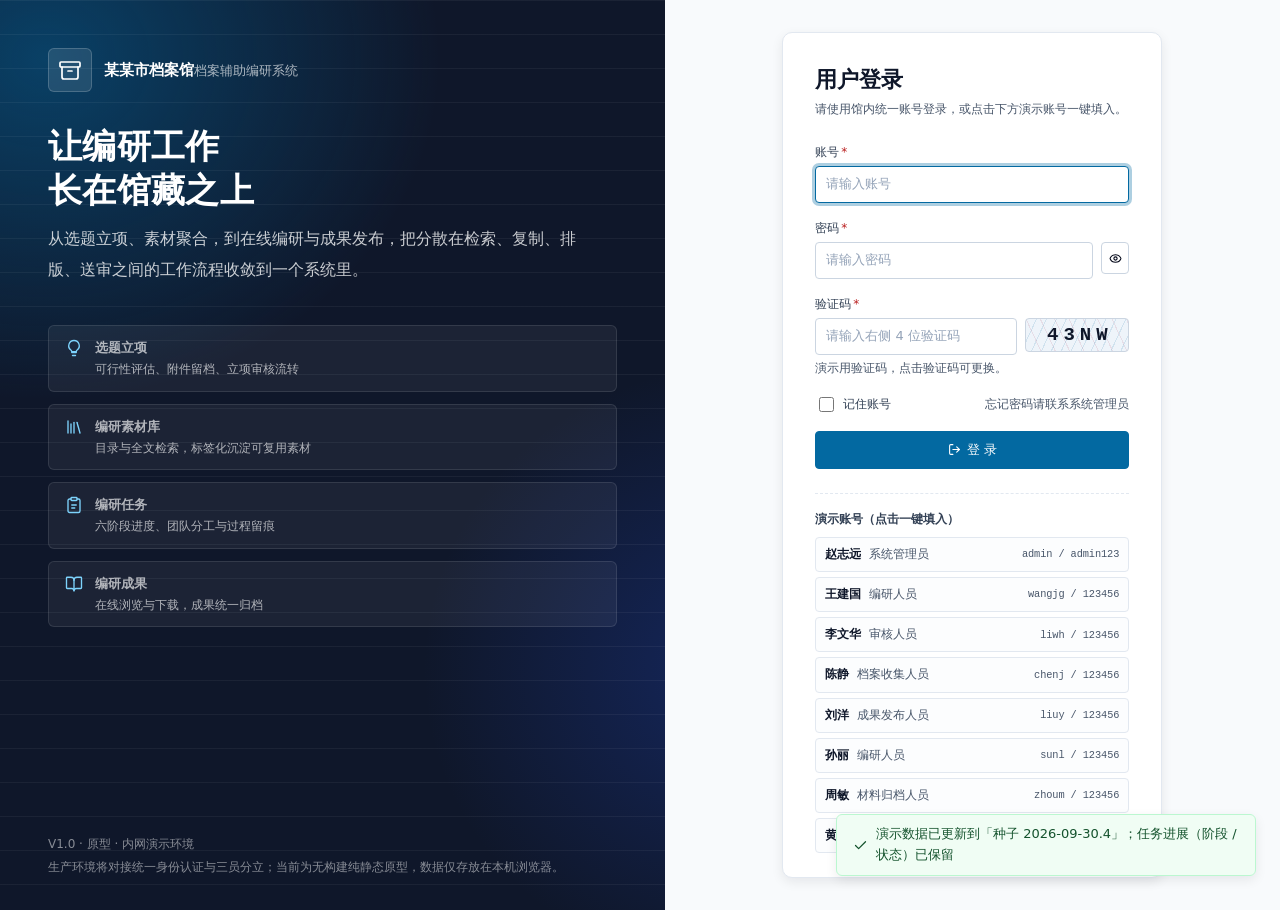
==== commit 3fa75822: "完成编研任务五环节、流程审核、材料归档、审核规则及相关功能的设计" ====
--- a/prototype-system/index.html
+++ b/prototype-system/index.html
@@ -15,10 +15,10 @@
     2. 不引任何 CDN / UI 框架 / 图标字体 —— 内网与信创环境下外链不可靠，
        图标一律内联 SVG，图表手写 SVG。
 -->
-<link rel="stylesheet" href="css/base.css">
-<link rel="stylesheet" href="css/components.css">
-<link rel="stylesheet" href="css/shell.css">
-<link rel="stylesheet" href="css/pages.css">
+<link rel="stylesheet" href="css/base.css?v=2026-09-30.5">
+<link rel="stylesheet" href="css/components.css?v=2026-09-30.5">
+<link rel="stylesheet" href="css/shell.css?v=2026-09-30.5">
+<link rel="stylesheet" href="css/pages.css?v=2026-09-30.5">
 </head>
 <body>
   <div id="app"></div>
@@ -32,28 +32,39 @@
   </noscript>
 
   <!-- 按依赖顺序加载：util → icons → mock → charts → store → ui → router → 页面 → 外壳 -->
-  <script src="js/util.js"></script>
-  <script src="js/icons.js"></script>
-  <script src="js/mock.js"></script>
-  <script src="js/charts.js"></script>
-  <script src="js/store.js"></script>
-  <script src="js/ui.js"></script>
-  <script src="js/router.js"></script>
-  <script src="js/pages/login.js"></script>
-  <script src="js/pages/workbench.js"></script>
-  <script src="js/pages/topic.js"></script>
-  <script src="js/pages/task.js"></script>
-  <script src="js/pages/task-outline.js"></script>
-  <script src="js/pages/review.js"></script>
-  <script src="js/pages/product.js"></script>
-  <script src="js/pages/archive.js"></script>
-  <script src="js/pages/system-archive.js"></script>
-  <script src="js/pages/system-users.js"></script>
-  <script src="js/pages/system-flow.js"></script>
-  <script src="js/pages/system-dict.js"></script>
-  <script src="js/pages/material-tags.js"></script>
-  <script src="js/pages/material-search.js"></script>
-  <script src="js/pages/material-list.js"></script>
-  <script src="js/app.js"></script>
+  <script src="js/util.js?v=2026-09-30.5"></script>
+  <script src="js/icons.js?v=2026-09-30.5"></script>
+  <script src="js/mock-audit.js?v=2026-09-30.5"></script>
+  <script src="js/mock.js?v=2026-09-30.5"></script>
+  <script src="js/charts.js?v=2026-09-30.5"></script>
+  <script src="js/store.js?v=2026-09-30.5"></script>
+  <script src="js/ui.js?v=2026-09-30.5"></script>
+  <script src="js/router.js?v=2026-09-30.5"></script>
+  <script src="js/pages/login.js?v=2026-09-30.5"></script>
+  <script src="js/pages/workbench.js?v=2026-09-30.5"></script>
+  <script src="js/pages/topic.js?v=2026-09-30.5"></script>
+  <script src="js/pages/task.js?v=2026-09-30.5"></script>
+  <script src="js/pages/task-outline.js?v=2026-09-30.5"></script>
+  <script src="js/pages/task-selection.js?v=2026-09-30.5"></script>
+  <script src="js/pages/task-compose.js?v=2026-09-30.5"></script>
+  <script src="js/audit.js?v=2026-09-30.5"></script>
+  <script src="js/pages/task-review.js?v=2026-09-30.5"></script>
+  <script src="js/pages/review-calibrate.js?v=2026-09-30.5"></script>
+  <script src="js/pages/task-publish.js?v=2026-09-30.5"></script>
+  <script src="js/pages/messages.js?v=2026-09-30.5"></script>
+  <script src="js/pages/topic-review.js?v=2026-09-30.5"></script>
+  <script src="js/pages/audit-rules.js?v=2026-09-30.5"></script>
+  <script src="js/pages/review.js?v=2026-09-30.5"></script>
+  <script src="js/pages/product.js?v=2026-09-30.5"></script>
+  <script src="js/pages/archive.js?v=2026-09-30.5"></script>
+  <script src="js/pages/system-archive.js?v=2026-09-30.5"></script>
+  <script src="js/pages/system-users.js?v=2026-09-30.5"></script>
+  <script src="js/pages/system-flow.js?v=2026-09-30.5"></script>
+  <script src="js/pages/system-dict.js?v=2026-09-30.5"></script>
+  <script src="js/pages/material-tags.js?v=2026-09-30.5"></script>
+  <script src="js/pages/material-search.js?v=2026-09-30.5"></script>
+  <script src="js/pages/material-list.js?v=2026-09-30.5"></script>
+  <script src="js/pages/material-view.js?v=2026-09-30.5"></script>
+  <script src="js/app.js?v=2026-09-30.5"></script>
 </body>
 </html>
--- a/prototype-system/css/pages.css
+++ b/prototype-system/css/pages.css
@@ -111,7 +111,14 @@
 }
 .cell-name .attach-chip .icon { width: 13px; height: 13px; }
 
-.row-actions { display: flex; align-items: center; gap: 1px; flex-wrap: wrap; }
+.row-actions {
+  display: flex;
+  align-items: center;
+  gap: 1px;
+  /* 不换行：操作按钮被挤成两行比横向滚动难看得多，也更难点 */
+  flex-wrap: nowrap;
+  white-space: nowrap;
+}
 
 /* 语义禁用（仍可点击以说明原因），与真 disabled 区分 */
 .btn[aria-disabled="true"],
@@ -332,6 +339,41 @@
 .table td.col-year { width: 76px; white-space: nowrap; }
 .table td.col-cat { width: 92px; white-space: nowrap; }
 .table td.col-tags { width: 210px; }
+/* 素材管理：操作列放「查看 / 更改标签 / 删除」三个按钮，宽度要够，否则会被挤成两行 */
+.mat-table td.col-actions, .mat-table th.col-actions { width: 234px; }
+/* 备注列：一行截断 + 悬停看全文，避免它把行高撑成两行（列表要整齐） */
+.mat-table td.col-note, .mat-table th.col-note { width: 208px; }
+.note-cell {
+  display: block;
+  max-width: 208px;
+  overflow: hidden;
+  text-overflow: ellipsis;
+  white-space: nowrap;
+}
+/* 列表去掉档号列、加备注列后，按"每格一行放得下"重新分宽度 ——
+   标签列要留出余量：两个 7 字标签并排要 175px，卡在 175px 上会因为小数像素换行，
+   行高从 47px 变 64px，整张表参差不齐。这里给到 216px（内容区 192px）。 */
+.mat-table th.col-tags, .mat-table td.col-tags { width: 216px; }
+/* 标签也不换行：tagChips 最多渲染 2 个标签 + "+N"，内容有上限；
+   不换行浏览器才会把这一列按内容分配宽度，被压缩的只会是能省略的标题/备注 */
+.mat-table .tag-chips { flex-wrap: nowrap; }
+.mat-table th.col-note, .mat-table td.col-note { width: 140px; }
+.mat-table th.col-cat, .mat-table td.col-cat { width: 88px; white-space: nowrap; }
+.mat-table th.col-time, .mat-table td.col-time { width: 118px; }
+.mat-table th.col-user, .mat-table td.col-user { width: 70px; }
+.note-cell { max-width: 140px; }
+/* 门类列很窄，字体收一点，保证"文书档案"四个字不折行 */
+.mat-table td.col-cat { font-size: var(--fs-xs); color: var(--ink-2); }
+/* 标题也一行截断：标题折行同样会把行撑高 */
+.mat-table td.col-title { max-width: 290px; }
+.title-cell {
+  display: block;
+  max-width: 290px;
+  overflow: hidden;
+  text-overflow: ellipsis;
+  white-space: nowrap;
+}
+
 /* 「已在素材库」列：放在目录检索结果的最右侧 */
 .table th.col-lib, .table td.col-lib { width: 104px; white-space: nowrap; }
 .tag-chips { display: inline-flex; align-items: center; gap: 4px; flex-wrap: wrap; }
@@ -454,14 +496,17 @@
 .task-progress-head .ok { color: var(--ok); font-weight: 600; }
 
 /* 六阶段切片：两行三列，阶段名完整可读 */
-.stage-chips { display: grid; grid-template-columns: repeat(3, minmax(0, 1fr)); gap: 5px; }
+/* 五个环节排在**一行**（评审要求）：卡片宽约 386px，5 列每列 ~72px，
+   环节名 4 个字 11.5px ≈ 46px + 内边距，放得下；窄屏时下面还有一条 media 兜底 */
+.stage-chips { display: grid; grid-template-columns: repeat(5, minmax(0, 1fr)); gap: 4px; }
 .stage-chip {
   display: inline-flex;
   align-items: center;
-  gap: 3px;
+  gap: 2px;
   justify-content: center;
-  padding: 5px 4px;
-  font-size: 11.5px;
+  padding: 5px 2px;
+  min-width: 0;
+  font-size: 11px;
   line-height: 1.3;
   text-align: center;
   color: var(--ink-3);
@@ -880,7 +925,7 @@
 .saf-table th.saf-col-dec, .saf-table td.saf-col-dec { width: 80px; }
 .saf-table th.saf-col-vis, .saf-table td.saf-col-vis { width: 86px; }
 .saf-table td.col-actions { width: 158px; white-space: nowrap; }
-.saf-table td.col-actions .row-actions { flex-wrap: nowrap; gap: var(--s1); }
+.saf-table td.col-actions .row-actions { gap: var(--s1); }
 .saf-table tr.selected td { background: var(--accent-l); }
 
 /* ==========================================================================
@@ -1557,9 +1602,1071 @@
 
 /* 尚未生成工作界面的阶段 */
 .step-todo .card-body { padding: var(--s4); }
+/* 「正在查看第 N 阶段」提示条：不是卡片，只是夹在进度条与工作界面之间的一行 */
 
 /* 窄屏：左右分栏改成上下 */
 @media (max-width: 1080px) {
   .outline-layout { grid-template-columns: minmax(0, 1fr); }
   .thinking { max-height: 200px; }
 }
+
+/* ==========================================================================
+   十八、编研素材库 ·「查看」目录与文件 + 新增素材
+
+   查看视图（material-view.js，查找素材与素材管理共用）：
+   上半段是目录（档案著录信息），下半段是文件（电子文件元数据 + 预览占位）
+   ========================================================================== */
+
+.mv-sec { margin-bottom: var(--s4); }
+.mv-sec:last-of-type { margin-bottom: 0; }
+.mv-sec-head {
+  display: flex;
+  align-items: center;
+  gap: 6px;
+  padding: 6px 0 8px;
+  margin-bottom: var(--s2);
+  font-size: var(--fs-sm);
+  font-weight: 600;
+  color: var(--navy);
+  border-bottom: 1px solid var(--line-2);
+}
+.mv-sec-head .icon { width: 15px; height: 15px; color: var(--ink-3); }
+
+/* 文件预览占位：不做假扫描件，只说明"这里会显示什么" */
+.mv-preview {
+  margin-top: var(--s3);
+  border: 1px solid var(--line);
+  border-radius: var(--r-sm);
+  overflow: hidden;
+}
+.mv-preview-head {
+  display: flex;
+  align-items: center;
+  gap: 6px;
+  padding: 7px var(--s3);
+  font-size: var(--fs-xs);
+  font-weight: 600;
+  color: var(--ink-2);
+  background: var(--surface-2);
+  border-bottom: 1px solid var(--line-2);
+}
+.mv-preview-head .spacer { flex: 1; }
+.mv-preview-head .icon { width: 14px; height: 14px; color: var(--ink-3); }
+.mv-preview-body {
+  display: flex;
+  align-items: center;
+  gap: var(--s4);
+  padding: var(--s3);
+  background: var(--paper);
+}
+.mv-page {
+  flex: 0 0 150px;
+  height: 190px;
+  display: flex;
+  flex-direction: column;
+  align-items: center;
+  justify-content: center;
+  gap: 6px;
+  text-align: center;
+  font-family: var(--font-serif);
+  font-size: var(--fs-sm);
+  line-height: 1.6;
+  color: var(--ink-2);
+  background: #fff;
+  border: 1px solid var(--paper-line);
+  border-radius: var(--r-sm);
+  box-shadow: var(--shadow-1);
+}
+.mv-page .muted { font-family: var(--font-sans); font-size: var(--fs-xs); }
+.mv-preview-note { font-size: var(--fs-xs); line-height: 1.8; color: var(--ink-3); }
+
+/* 新增素材：档号联动提示的两种状态 */
+.ok-hint { display: flex; align-items: flex-start; gap: 4px; color: #14663a; }
+.warn-hint { display: flex; align-items: flex-start; gap: 4px; color: #8a4207; }
+.ok-hint .icon, .warn-hint .icon { width: 13px; height: 13px; margin-top: 2px; flex: 0 0 auto; }
+
+/* 工具栏里的任务下拉：选题名较长，给它固定宽度并允许裁切 */
+.select-task { max-width: 260px; }
+
+/* ==========================================================================
+   十九、编研任务 · 第 2 阶段「确定选材」
+
+   选材库列表（上）与「选择素材」弹窗（下）：弹窗左侧挑素材、右侧定加入范围
+   ========================================================================== */
+
+/* 选材库列表：列宽同样按"每格一行"配（不能省略的列不换行，被压缩的只有素材名称） */
+.sel-table td.col-actions, .sel-table th.col-actions { width: 152px; }
+.sel-table td.col-scope, .sel-table th.col-scope { width: 176px; }
+.sel-table td.col-src, .sel-table th.col-src { width: 92px; }
+.sel-table td.col-time, .sel-table th.col-time { width: 128px; }
+.sel-table td.col-user, .sel-table th.col-user { width: 70px; }
+.sel-table .tag-chips { flex-wrap: nowrap; }
+
+/* 选择素材弹窗：左表右范围 */
+.pick-layout { display: grid; grid-template-columns: minmax(0, 1fr) 268px; gap: var(--s3); }
+.pick-main { min-width: 0; }
+.pick-side { min-width: 0; }
+.pick-table { max-height: 360px; overflow: auto; border: 1px solid var(--line); border-radius: var(--r-sm); }
+.pick-table .table { min-width: 640px; }
+.pick-table thead th {
+  position: sticky;
+  top: 0;
+  z-index: 1;
+  background: var(--surface-2);
+}
+.pick-table td.col-pages, .pick-table th.col-pages { width: 76px; white-space: nowrap; }
+.pick-table td.col-actions, .pick-table th.col-actions { width: 88px; }
+.pick-table .tag-chips { flex-wrap: nowrap; }
+.pick-empty { padding: var(--s5); text-align: center; color: var(--ink-3); font-size: var(--fs-sm); }
+
+/* 加入方式（整份 / 指定页） */
+.scope-box {
+  padding: var(--s3);
+  background: var(--surface-2);
+  border: 1px solid var(--line);
+  border-radius: var(--r-sm);
+}
+.scope-box .field-label { margin-bottom: var(--s2); }
+.scope-box .check { display: block; margin-bottom: 6px; font-size: var(--fs-sm); }
+.scope-pages { margin: 6px 0 2px; }
+.scope-pages .input { width: 100%; }
+.scope-box .field-extra { margin-top: var(--s2); }
+
+@media (max-width: 1080px) {
+  .pick-layout { grid-template-columns: minmax(0, 1fr); }
+  .pick-table { max-height: 280px; }
+}
+
+/* ==========================================================================
+   二十、编研任务 · 第 3 阶段「加工编排」全屏工作台
+
+   铺满浏览器视口的一层（不是 Fullscreen API）：顶部一条 header，下面三栏 ——
+   左＝大纲导航 20%（可折叠）｜中＝素材区（列表 + 文件浏览）｜右＝编排区
+   ========================================================================== */
+
+.cp-screen {
+  position: fixed;
+  inset: 0;
+  z-index: 95;
+  display: flex;
+  flex-direction: column;
+  background: var(--bg);
+}
+
+.cp-header {
+  flex: 0 0 auto;
+  display: flex;
+  align-items: center;
+  gap: var(--s2);
+  height: 52px;
+  padding: 0 var(--s4);
+  background: var(--navy);
+  color: #fff;
+  box-shadow: var(--shadow-2);
+}
+.cp-header .icon-btn { color: rgba(255, 255, 255, .78); }
+.cp-header .icon-btn:hover { background: rgba(255, 255, 255, .14); color: #fff; border-color: transparent; }
+.cp-brand { display: inline-flex; align-items: center; gap: 6px; font-size: var(--fs-base); font-weight: 600; }
+.cp-brand .icon { width: 17px; height: 17px; }
+.cp-sep { width: 1px; height: 18px; background: rgba(255, 255, 255, .24); }
+.cp-task { font-size: var(--fs-sm); color: rgba(255, 255, 255, .86); max-width: 340px; overflow: hidden; text-overflow: ellipsis; white-space: nowrap; }
+.cp-progress { font-size: var(--fs-xs); color: rgba(255, 255, 255, .62); }
+.cp-progress b { color: #fff; font-weight: 600; }
+.cp-header .spacer { flex: 1; }
+.cp-dirty { font-size: var(--fs-xs); color: #fbbf24; }
+.cp-header .btn { background: rgba(255, 255, 255, .12); border-color: rgba(255, 255, 255, .3); color: #fff; }
+.cp-header .btn:hover { background: rgba(255, 255, 255, .2); border-color: rgba(255, 255, 255, .5); color: #fff; }
+.cp-header .btn-primary { background: var(--accent); border-color: var(--accent); }
+.cp-header .btn-primary:hover { background: #0284c7; border-color: #0284c7; }
+
+.cp-body {
+  flex: 1;
+  display: grid;
+  grid-template-columns: minmax(0, 20%) minmax(0, 34%) minmax(0, 46%);
+  gap: 1px;
+  background: var(--line);
+  min-height: 0;
+}
+.cp-body.nav-collapsed { grid-template-columns: 0 minmax(0, 1fr) 46%; }
+/* ⚠️ 两点都不能省：
+   ① 折叠时**不能**给栅格项 display:none —— 它一旦不参与布局，后两栏会被放进前两条轨道，
+      中栏会塌成 0 宽（留在网格里、轨道给 0 即可）；
+   ② 折叠时**不能**给 .cp-nav 加 overflow:hidden —— 贴在右缘的把手是"溢出"到栏外的，
+      裁掉之后它还画得出来（有布局盒）却收不到点击，表现为"折下去就展不开"。
+      该藏的是栏内容（面包屑与面板），不是整栏。 */
+.cp-body.nav-collapsed .cp-switch,
+.cp-body.nav-collapsed #cp-pane { display: none; }
+.cp-body.nav-collapsed .cp-handle { box-shadow: var(--shadow-2); }
+/* 折叠/展开时给一点过渡，看得出"宽度让给了右边" */
+.cp-body { transition: grid-template-columns 180ms var(--ease); }
+
+.cp-col { display: flex; flex-direction: column; background: var(--surface); min-width: 0; min-height: 0; }
+.cp-col-head {
+  flex: 0 0 auto;
+  display: flex;
+  align-items: center;
+  gap: 6px;
+  height: 38px;
+  padding: 0 var(--s3);
+  background: var(--surface-2);
+  border-bottom: 1px solid var(--line-2);
+  font-size: var(--fs-sm);
+  font-weight: 600;
+  color: var(--navy);
+}
+.cp-col-head .icon { width: 15px; height: 15px; color: var(--ink-3); }
+.cp-col-head .spacer { flex: 1; }
+.cp-col-head .btn { font-weight: 500; }
+.cp-col-note { font-size: var(--fs-xs); font-weight: 400; color: var(--ink-3); }
+.cp-col-body { flex: 1; overflow: auto; min-height: 0; }
+
+/* 左侧：大纲导航（层级缩进 + 已写标记） */
+.cp-tree { padding: 6px; }
+.cp-node {
+  display: flex;
+  align-items: center;
+  gap: 6px;
+  width: 100%;
+  padding: 6px 8px;
+  margin-bottom: 2px;
+  font-family: inherit;
+  font-size: var(--fs-sm);
+  text-align: left;
+  color: var(--ink);
+  background: none;
+  border: 0;
+  border-radius: var(--r-sm);
+  cursor: pointer;
+  transition: background-color var(--dur) var(--ease), color var(--dur) var(--ease);
+}
+.cp-node:hover { background: var(--accent-l); color: var(--accent-d); }
+.cp-node.active { background: var(--accent); color: #fff; font-weight: 600; }
+.cp-node.lv2 { padding-left: 22px; font-size: var(--fs-xs); }
+.cp-node.lv3 { padding-left: 38px; font-size: var(--fs-xs); color: var(--ink-2); }
+.cp-node.lv4 { padding-left: 52px; font-size: var(--fs-xs); color: var(--ink-2); }
+.cp-node.lv5, .cp-node.lv6, .cp-node.lv7, .cp-node.lv8 { padding-left: 58px; font-size: var(--fs-xs); color: var(--ink-2); }
+.cp-node .cp-num { flex: 0 0 auto; font-size: 11px; color: var(--ink-3); min-width: 26px; }
+.cp-node.active .cp-num { color: rgba(255, 255, 255, .8); }
+.cp-node .cp-title { flex: 1; min-width: 0; overflow: hidden; text-overflow: ellipsis; white-space: nowrap; }
+.cp-node .cp-dot { flex: 0 0 auto; width: 6px; height: 6px; border-radius: 50%; background: var(--ok); }
+.cp-node.active .cp-dot { background: #fff; }
+
+/* 左栏顶部：大纲导航 / 素材区的切换（分段控件：浅色底槽 + 选中项白色药丸） */
+.cp-switch {
+  flex: 0 0 auto;
+  display: flex;
+  gap: 3px;
+  height: 38px;
+  padding: 5px var(--s2);
+  /* 底槽要比选中项的白色深一点，否则"药丸"看不出来（用页面底色 slate-100） */
+  background: #eef2f7;
+  border-bottom: 1px solid var(--line-2);
+}
+.cp-switch-seg {
+  flex: 1 1 0;
+  min-width: 0;
+  padding: 0 6px;
+  font-family: inherit;
+  font-size: var(--fs-xs);
+  color: var(--ink-2);
+  background: none;
+  border: 1px solid transparent;
+  border-radius: var(--r-sm);
+  cursor: pointer;
+  white-space: nowrap;
+  overflow: hidden;
+  text-overflow: ellipsis;
+  transition: background-color var(--dur) var(--ease), color var(--dur) var(--ease),
+              border-color var(--dur) var(--ease), box-shadow var(--dur) var(--ease);
+}
+.cp-switch-seg:hover { color: var(--accent-d); background: rgba(255, 255, 255, .85); }
+.cp-switch-seg.active {
+  color: var(--navy);
+  font-weight: 600;
+  background: var(--surface);
+  border-color: var(--line);
+  box-shadow: var(--shadow-1);
+  cursor: default;
+}
+.cp-switch-seg:focus-visible { outline: 2px solid var(--accent); outline-offset: 1px; }
+
+/* 折叠 / 展开开关：贴在左栏右缘的垂直中点（抽屉拉手），两个状态下位置不变 */
+.cp-nav { position: relative; }
+.cp-handle {
+  position: absolute;
+  top: 50%;
+  right: -14px;
+  transform: translateY(-50%);
+  z-index: 3;
+  width: 14px;
+  height: 52px;
+  display: flex;
+  align-items: center;
+  justify-content: center;
+  padding: 0;
+  color: var(--ink-3);
+  background: var(--surface);
+  border: 1px solid var(--line);
+  border-left: 0;
+  border-radius: 0 var(--r-sm) var(--r-sm) 0;
+  box-shadow: var(--shadow-1);
+  cursor: pointer;
+  transition: background-color var(--dur) var(--ease), color var(--dur) var(--ease),
+              border-color var(--dur) var(--ease), box-shadow var(--dur) var(--ease);
+}
+.cp-handle:hover { background: var(--accent-l); border-color: var(--accent-b); color: var(--accent-d); }
+.cp-handle:focus-visible { outline: 2px solid var(--accent); outline-offset: 1px; }
+.cp-handle .icon { width: 13px; height: 13px; }
+
+/* 左栏：两种面板（大纲导航 / 素材区）共用 */
+.cp-pane-list { padding: 6px; }
+.cp-mat-filter {
+  display: flex;
+  align-items: center;
+  gap: var(--s2);
+  padding: 8px var(--s2) 0;
+}
+.cp-mat-filter .spacer { flex: 1; }
+.cp-mat-filter .select { max-width: 128px; }
+
+/* 选材卡片：整块可点＝在中间栏打开该文件 */
+.cp-mat {
+  display: grid;
+  grid-template-columns: minmax(0, 1fr) auto;
+  gap: 2px 6px;
+  align-items: center;
+  padding: 7px 9px;
+  margin-bottom: 4px;
+  background: var(--surface);
+  border: 1px solid var(--line);
+  border-radius: var(--r-sm);
+  transition: border-color var(--dur) var(--ease), background-color var(--dur) var(--ease);
+}
+.cp-mat:hover { border-color: var(--accent-b); background: var(--accent-l); }
+.cp-mat.active { border-color: var(--accent); background: var(--accent-l); }
+.cp-mat-main {
+  grid-column: 1 / -1;
+  display: grid;
+  gap: 2px;
+  width: 100%;
+  padding: 0;
+  font-family: inherit;
+  text-align: left;
+  background: none;
+  border: 0;
+  cursor: pointer;
+}
+.cp-mat-title { font-size: var(--fs-sm); color: var(--ink); overflow: hidden; text-overflow: ellipsis; white-space: nowrap; }
+.cp-mat-meta { font-size: var(--fs-xs); color: var(--ink-3); }
+.cp-mat-tag { grid-row: 2; }
+.cp-mat-tags { grid-row: 2; grid-column: 1 / -1; margin-top: 2px; }
+.cp-mat-tags .tag-chips { flex-wrap: nowrap; }
+.cp-pane-list .cp-empty { padding: var(--s5) var(--s2); font-size: var(--fs-xs); }
+
+/* 中栏：素材文件浏览 */
+.cp-file { display: flex; flex-direction: column; height: 100%; min-height: 0; }
+.cp-file-head {
+  flex: 0 0 auto;
+  display: flex;
+  align-items: center;
+  gap: 6px;
+  padding: 9px var(--s3);
+  border-bottom: 1px solid var(--line-2);
+  font-size: var(--fs-sm);
+  font-weight: 600;
+  color: var(--navy);
+}
+.cp-file-head .spacer { flex: 1; }
+/* 浏览区标题行里放了摘录按钮：窄的时候让提示先让位，别把按钮挤出去 */
+.cp-file-col .cp-col-head { gap: var(--s2); }
+.cp-file-col .cp-col-head .cp-col-note { min-width: 0; overflow: hidden; text-overflow: ellipsis; white-space: nowrap; }
+.cp-file-title { min-width: 0; overflow: hidden; text-overflow: ellipsis; white-space: nowrap; }
+.cp-file-body { flex: 1; display: flex; flex-direction: column; min-height: 0; background: var(--paper); }
+.cp-file-meta {
+  flex: 0 0 auto;
+  display: flex;
+  align-items: center;
+  gap: var(--s3);
+  padding: 7px var(--s3);
+  font-size: var(--fs-xs);
+  color: var(--ink-3);
+  border-bottom: 1px solid var(--paper-line);
+}
+.cp-page {
+  flex: 1;
+  display: flex;
+  flex-direction: column;
+  justify-content: space-between;
+  gap: var(--s3);
+  margin: var(--s3);
+  padding: var(--s4);
+  background: #fff;
+  border: 1px solid var(--paper-line);
+  border-radius: var(--r-sm);
+  box-shadow: var(--shadow-1);
+  overflow: auto;
+}
+.cp-page-title { font-family: var(--font-serif); font-size: var(--fs-read); color: var(--navy); margin-bottom: var(--s2); }
+.cp-page-line { font-family: var(--font-serif); font-size: var(--fs-sm); line-height: var(--lh-read); color: var(--ink-2); margin-bottom: var(--s2); }
+.cp-page-foot { font-size: var(--fs-xs); color: var(--ink-3); text-align: center; }
+.cp-file-foot {
+  flex: 0 0 auto;
+  display: flex;
+  align-items: center;
+  gap: var(--s2);
+  padding: 8px var(--s3);
+  background: var(--surface);
+  border-top: 1px solid var(--line-2);
+}
+.cp-file-foot .spacer { flex: 1; }
+
+/* 右侧：编排区（文档阅读面：衬线、大字号、宽松行距） */
+.cp-editor { display: flex; flex-direction: column; height: 100%; padding: var(--s4); min-height: 0; }
+.cp-editor-head { display: flex; align-items: baseline; gap: var(--s2); margin-bottom: var(--s2); }
+.cp-editor-num { font-size: var(--fs-sm); color: var(--ink-3); }
+.cp-editor-title { font-size: var(--fs-lg); font-weight: 600; color: var(--navy); }
+.cp-editor-head .spacer { flex: 1; }
+.cp-editor-meta { font-size: var(--fs-xs); color: var(--ink-3); }
+.cp-editor-note {
+  display: flex;
+  align-items: flex-start;
+  gap: 5px;
+  margin-bottom: var(--s3);
+  padding: 7px 10px;
+  font-size: var(--fs-xs);
+  line-height: 1.7;
+  color: var(--ink-2);
+  background: var(--surface-2);
+  border: 1px solid var(--line-2);
+  border-radius: var(--r-sm);
+}
+.cp-editor-note .icon { width: 13px; height: 13px; margin-top: 2px; flex: 0 0 auto; color: var(--ink-3); }
+.cp-text {
+  flex: 1;
+  min-height: 240px;
+  width: 100%;
+  font-family: var(--font-serif);
+  font-size: var(--fs-read);
+  line-height: var(--lh-read);
+  background: var(--paper);
+  border-color: var(--paper-line);
+}
+.cp-empty {
+  display: flex;
+  flex-direction: column;
+  align-items: center;
+  justify-content: center;
+  gap: var(--s2);
+  padding: var(--s6) var(--s4);
+  text-align: center;
+  font-size: var(--fs-sm);
+  line-height: 1.8;
+  color: var(--ink-3);
+}
+.cp-empty .icon { width: 22px; height: 22px; color: var(--line); }
+
+/* 预览稿 */
+.pv-doc { max-height: 62vh; overflow: auto; padding: var(--s2) var(--s3); }
+.pv-doc-title { font-family: var(--font-serif); font-size: var(--fs-xl); color: var(--navy); margin-bottom: 4px; }
+.pv-doc-sub { font-size: var(--fs-xs); color: var(--ink-3); margin-bottom: var(--s4); }
+.pv-ch { margin-bottom: var(--s4); padding-left: var(--s3); border-left: 2px solid var(--line-2); }
+.pv-ch.lv1 { border-left-color: var(--navy); }
+.pv-ch.lv2 { margin-left: 18px; }
+.pv-ch.lv3 { margin-left: 36px; }
+.pv-title { font-family: var(--font-serif); font-size: var(--fs-base); font-weight: 600; color: var(--navy); margin-bottom: 4px; }
+.pv-title .tnum { color: var(--ink-3); font-weight: 400; margin-right: 4px; }
+.pv-text { font-family: var(--font-serif); font-size: var(--fs-sm); line-height: var(--lh-read); color: var(--ink); }
+.pv-empty { font-size: var(--fs-xs); color: var(--ink-3); }
+
+/* 行内入口卡片 */
+.compose-entry .data-note { margin-bottom: 0; }
+
+@media (max-width: 1080px) {
+  .cp-body { grid-template-columns: minmax(0, 24%) minmax(0, 36%) minmax(0, 40%); }
+  .cp-task { max-width: 160px; }
+}
+
+/* 视频素材：按时间点抽帧的浏览区 + 翻页区里的时间点输入 */
+.cp-video .cp-frame {
+  display: flex;
+  align-items: center;
+  gap: 6px;
+  margin-bottom: var(--s2);
+  font-size: var(--fs-xs);
+  color: var(--ink-3);
+}
+.cp-video .cp-frame .icon { width: 14px; height: 14px; color: var(--accent); }
+.cp-frame-label { flex: 0 0 auto; font-size: var(--fs-xs); color: var(--ink-2); }
+.cp-frame-input { flex: 0 0 auto; width: 150px; }
+
+/* 进度条上"不能跳过"的环节：置灰 + 禁止指针（语义禁用，点了只给一句说明） */
+.stage-stepper .step.locked { opacity: .55; cursor: not-allowed; }
+.stage-stepper .step.locked:hover { background: none; border-color: var(--line); }
+.stage-stepper .step.locked .step-dot { background: var(--surface-2); color: var(--ink-3); border-style: dashed; }
+
+/* 编排区标题行的一组写作动作按钮（AI生成 / AI扩写 / 添加脚注 / 撤销 / 恢复 / 清空） */
+.cp-write-tools { display: inline-flex; align-items: center; gap: 6px; }
+.cp-write-tools .btn { padding: 0 8px; }
+@media (max-width: 1280px) {
+  /* 窄屏时让"编排区"标题先省略，别把按钮挤出去 */
+  .cp-compose .cp-col-head > .icon + * { min-width: 0; }
+  .cp-compose .cp-col-head { overflow-x: auto; }
+}
+
+/* 弹窗里的"选中的原有内容"引用块（AI扩写） */
+.pick-quote {
+  max-height: 130px;
+  overflow: auto;
+  padding: 8px 10px;
+  font-family: var(--font-serif);
+  font-size: var(--fs-sm);
+  line-height: var(--lh-read);
+  color: var(--ink-2);
+  background: var(--surface-2);
+  border: 1px solid var(--line-2);
+  border-left: 3px solid var(--accent);
+  border-radius: var(--r-sm);
+  white-space: pre-wrap;
+}
+
+/* ==========================================================================
+   二十一、第 4 阶段「审核校定」
+
+   顶部操作区 + 三类审核各一张卡片（政治性 / 专业性 / 合规性），
+   每张卡片里是命中项列表：命中内容（高亮）+ 命中规则 + 修改信息 + 操作。
+   ========================================================================== */
+
+.review-ops { display: flex; align-items: center; gap: var(--s3); flex-wrap: wrap; }
+.review-ops-main { display: flex; align-items: center; gap: var(--s3); min-width: 0; }
+.review-ops-hint { font-size: var(--fs-sm); color: var(--ink-2); }
+.review-ops-hint b { color: var(--navy); }
+.review-ops-tags { display: flex; align-items: center; gap: 6px; flex-wrap: wrap; margin-left: auto; }
+
+.rv-card { margin-top: var(--s3); }
+.rv-head { gap: var(--s2); }
+.rv-head > .icon { width: 16px; height: 16px; color: var(--navy); }
+.rv-basis {
+  min-width: 0;
+  max-width: 46%;
+  overflow: hidden;
+  text-overflow: ellipsis;
+  white-space: nowrap;
+  font-size: var(--fs-xs);
+  font-weight: 400;
+  color: var(--ink-3);
+}
+.rv-political .rv-head > .icon { color: #b45309; }
+.rv-professional .rv-head > .icon { color: #0369a1; }
+.rv-compliance .rv-head > .icon { color: #7c3aed; }
+
+.rv-list { display: flex; flex-direction: column; gap: var(--s3); }
+.rv-item {
+  padding: var(--s3);
+  background: var(--surface);
+  border: 1px solid var(--line);
+  border-left: 3px solid var(--warn, #f59e0b);
+  border-radius: var(--r-sm);
+}
+.rv-item.rv-fixed { border-left-color: var(--ok, #16a34a); background: var(--surface-2); }
+.rv-item.rv-ignored { border-left-color: var(--line); opacity: .72; }
+.rv-item-head { display: flex; align-items: center; gap: var(--s2); margin-bottom: 6px; }
+.rv-item-title { font-size: var(--fs-sm); font-weight: 600; color: var(--navy); }
+.rv-item-where { font-size: var(--fs-xs); color: var(--ink-3); }
+.rv-item-head .spacer { flex: 1; }
+.rv-context {
+  padding: 8px 10px;
+  font-family: var(--font-serif);
+  font-size: var(--fs-sm);
+  line-height: var(--lh-read);
+  color: var(--ink-2);
+  background: var(--paper);
+  border: 1px solid var(--paper-line);
+  border-radius: var(--r-sm);
+  word-break: break-all;
+}
+.rv-context-lg { font-size: var(--fs-base); }
+.rv-context mark { padding: 0 2px; background: #fde68a; color: #7c2d12; border-radius: 2px; }
+.rv-rule, .rv-detail, .rv-fix {
+  display: flex;
+  align-items: flex-start;
+  gap: 5px;
+  margin-top: 6px;
+  font-size: var(--fs-xs);
+  line-height: 1.75;
+  color: var(--ink-2);
+}
+.rv-rule .icon, .rv-detail .icon, .rv-fix .icon { width: 13px; height: 13px; margin-top: 3px; flex: 0 0 auto; }
+.rv-rule { color: #92400e; }
+.rv-fix { color: #15803d; }
+.rv-item-actions { display: flex; align-items: center; gap: var(--s2); margin-top: var(--s2); flex-wrap: wrap; }
+.rv-run-info { margin-top: var(--s3); font-size: var(--fs-xs); color: var(--ink-3); }
+
+/* 修改记录表 */
+.rv-fixes .card-head > .icon { width: 16px; height: 16px; color: var(--navy); }
+.rv-fix-table td { vertical-align: top; }
+.rv-from { color: #b91c1c; text-decoration: line-through; }
+.rv-to { color: #15803d; font-weight: 600; }
+
+/* 审核页：编研成果还没有正文时的提示（别静悄悄地三张"未发现问题"） */
+.rv-warn {
+  margin-bottom: var(--s3);
+  color: #92400e;
+  background: #fffbeb;
+  border: 1px solid #fde68a;
+}
+.rv-warn .icon { color: #d97706; }
+
+/* 更窄的屏幕上，五个环节仍保持一行：再缩一点字号与内边距，别退回两行 */
+@media (max-width: 1180px) {
+  .stage-chip { font-size: 10.5px; padding: 5px 1px; }
+  .stage-chips { gap: 3px; }
+}
+
+/* ==========================================================================
+   二十二、审核校定 ·「校定内容」全屏界面
+   三栏：左 大纲导航 20% ｜ 中 编研成果文件预览 40% ｜ 右 审核结果命中项 40%
+   ========================================================================== */
+
+.cal-screen .cp-header { background: #1f2937; }
+.cal-body { grid-template-columns: minmax(0, 20%) minmax(0, 60%) minmax(0, 20%); }
+
+.cal-badge {
+  flex: 0 0 auto;
+  min-width: 18px;
+  padding: 0 5px;
+  font-size: 10.5px;
+  line-height: 16px;
+  text-align: center;
+  color: var(--ink-2);
+  background: var(--line-2);
+  border-radius: 9px;
+}
+.cal-badge-open { color: #92400e; background: #fde68a; }
+.cp-node.active .cal-badge { color: var(--navy); background: #fff; }
+
+/* 中栏：分页预览 */
+.cal-preview-body { background: var(--paper); }
+.cal-page {
+  margin: var(--s3);
+  padding: var(--s4) var(--s4) var(--s2);
+  background: #fff;
+  border: 1px solid var(--paper-line);
+  border-radius: var(--r-sm);
+  box-shadow: var(--shadow-1);
+}
+.cal-page-text {
+  font-family: var(--font-serif);
+  font-size: var(--fs-read);
+  line-height: var(--lh-read);
+  color: var(--ink);
+  white-space: pre-wrap;
+  word-break: break-word;
+}
+.cal-mark { padding: 0 2px; background: #fde68a; color: #7c2d12; border-radius: 2px; }
+.cal-mark-active { background: #fbbf24; box-shadow: 0 0 0 2px rgba(251, 191, 36, .35); }
+.cal-page-foot { margin-top: var(--s3); font-size: var(--fs-xs); color: var(--ink-3); text-align: center; }
+
+/* 中栏：编辑本章 */
+.cal-editor { display: flex; flex-direction: column; height: 100%; padding: var(--s3); min-height: 0; }
+.cal-editor-head { display: flex; align-items: center; gap: 6px; margin-bottom: var(--s2); font-size: var(--fs-sm); font-weight: 600; color: var(--navy); }
+.cal-editor-head .icon { width: 15px; height: 15px; color: var(--ink-3); }
+.cal-editor-head .spacer { flex: 1; }
+.cal-hint { font-size: var(--fs-xs); color: var(--ink-3); font-weight: 400; }
+.cal-text { flex: 1; min-height: 200px; font-family: var(--font-serif); font-size: var(--fs-read); line-height: var(--lh-read); }
+.cal-editor-foot { margin-top: 6px; }
+
+/* 右栏：命中项 */
+.cal-results .cp-col-body { padding: var(--s2); }
+.cal-group { margin-bottom: var(--s3); }
+.cal-group-head {
+  display: flex;
+  align-items: center;
+  gap: 5px;
+  padding: 6px 8px;
+  font-size: var(--fs-sm);
+  font-weight: 600;
+  color: var(--navy);
+  background: var(--surface-2);
+  border: 1px solid var(--line-2);
+  border-radius: var(--r-sm);
+}
+.cal-group-head .icon { width: 15px; height: 15px; color: var(--ink-3); }
+.cal-group-head .spacer { flex: 1; }
+.cal-group-empty { padding: 8px; }
+.cal-item {
+  margin-top: 6px;
+  padding: 8px 10px;
+  background: var(--surface);
+  border: 1px solid var(--line);
+  border-left: 3px solid var(--warn, #f59e0b);
+  border-radius: var(--r-sm);
+  cursor: pointer;
+  transition: border-color var(--dur) var(--ease), box-shadow var(--dur) var(--ease);
+}
+.cal-item:hover { border-color: var(--accent-b); background: var(--accent-l); }
+.cal-item-active { border-color: var(--accent); box-shadow: 0 0 0 2px rgba(3, 105, 161, .16); background: var(--accent-l); }
+.cal-item-fixed { border-left-color: var(--ok, #16a34a); }
+.cal-item-ignored { border-left-color: var(--line); opacity: .7; }
+.cal-item-head { display: flex; align-items: baseline; gap: 6px; }
+.cal-item-title { font-size: var(--fs-sm); font-weight: 600; color: var(--navy); }
+.cal-item-head .spacer { flex: 1; }
+.cal-item-text { margin-top: 4px; font-family: var(--font-serif); font-size: var(--fs-sm); color: var(--ink); word-break: break-all; }
+.cal-item-detail { margin-top: 4px; font-size: var(--fs-xs); color: var(--ink-2); }
+.cal-item-actions { display: flex; align-items: center; gap: 6px; margin-top: 6px; flex-wrap: wrap; }
+.cal-empty {
+  display: flex; flex-direction: column; align-items: center; justify-content: center;
+  gap: var(--s2); padding: var(--s6) var(--s4); text-align: center;
+  font-size: var(--fs-sm); color: var(--ink-3);
+}
+.cal-empty .icon { width: 22px; height: 22px; color: var(--line); }
+
+/* 主面板里的状态提示（主页面只显示状态、不在这里改） */
+.rv-hint { display: inline-flex; align-items: center; gap: 4px; font-size: var(--fs-xs); color: var(--ink-3); }
+.rv-hint .icon { width: 13px; height: 13px; }
+
+/* 中栏的可直接编辑段落块：正文块获得焦点时给个明确的可编辑外观 */
+.cal-seg { outline: none; }
+.cal-seg-head { font-weight: 600; color: var(--navy); }
+.cal-seg-body { border-radius: 3px; transition: background-color var(--dur) var(--ease); }
+.cal-seg-body:hover { background: #f8fafc; }
+.cal-seg-body:focus { background: #f0f9ff; box-shadow: inset 0 0 0 1px var(--accent-b); }
+
+/* ==========================================================================
+   二十三、第 5 阶段「成果发布」+ 消息中心 + 审核界面 + 审核信息表（表 D.1）
+   ========================================================================== */
+
+.pb-card { margin-bottom: var(--s3); }
+.pb-ops { display: flex; align-items: center; gap: var(--s3); flex-wrap: wrap; }
+.pb-ops-main { display: flex; align-items: center; gap: var(--s2); min-width: 0; }
+.pb-ops-btns { display: flex; align-items: center; gap: var(--s2); margin-left: auto; }
+.pb-title { font-size: var(--fs-lg); font-weight: 600; color: var(--navy); }
+.pb-hint { font-size: var(--fs-xs); color: var(--ink-3); }
+
+.pb-steps { display: flex; flex-direction: column; gap: var(--s2); }
+.pb-step {
+  display: grid;
+  grid-template-columns: 22px minmax(0, 1fr) auto auto;
+  align-items: center;
+  gap: var(--s2);
+  padding: var(--s3);
+  background: var(--surface-2);
+  border: 1px solid var(--line-2);
+  border-left: 3px solid var(--line);
+  border-radius: var(--r-sm);
+}
+.pb-step-cur { border-left-color: var(--accent); background: var(--accent-l); }
+.pb-step-idx {
+  display: inline-flex; align-items: center; justify-content: center;
+  width: 20px; height: 20px; font-size: 11px; color: #fff;
+  background: var(--ink-3); border-radius: 50%;
+}
+.pb-step-cur .pb-step-idx { background: var(--accent); }
+.pb-step-name { font-size: var(--fs-sm); font-weight: 600; color: var(--navy); }
+.pb-step-who { font-size: var(--fs-xs); color: var(--ink-2); }
+.pb-step .spacer { flex: 1; }
+.pb-step-opinion {
+  grid-column: 2 / -1;
+  font-size: var(--fs-xs);
+  color: var(--ink-2);
+  background: var(--surface);
+  border: 1px solid var(--line-2);
+  border-radius: var(--r-sm);
+  padding: 6px 8px;
+}
+.pb-step-at { margin-left: 8px; color: var(--ink-3); }
+.pb-flow-meta { margin-top: var(--s3); font-size: var(--fs-xs); color: var(--ink-3); }
+.pb-product {
+  display: flex; align-items: center; gap: var(--s2); flex-wrap: wrap;
+  margin-top: var(--s3); padding: var(--s3);
+  font-size: var(--fs-sm); color: #15803d;
+  background: #f0fdf4; border: 1px solid #bbf7d0; border-radius: var(--r-sm);
+}
+.pb-reject { color: #92400e; background: #fffbeb; border-color: #fde68a; }
+.pb-msgs { margin-top: var(--s3); }
+.pb-msgs-head { font-size: var(--fs-xs); color: var(--ink-2); margin-bottom: 4px; }
+.pb-msg {
+  display: flex; align-items: center; gap: var(--s2);
+  padding: 5px 8px; font-size: var(--fs-xs); color: var(--ink-2);
+  border-bottom: 1px dashed var(--line-2);
+}
+.pb-msg .spacer { flex: 1; }
+
+/* 消息中心 */
+.badge {
+  /* 贴在内侧：早先写 right:-2px 会越出视口 2px，页面因此出现横向滚动条 */
+  position: absolute; top: 1px; right: 1px;
+  min-width: 15px; height: 15px; padding: 0 3px;
+  font-size: 10px; line-height: 15px; text-align: center; color: #fff;
+  background: var(--danger, #dc2626); border-radius: 8px;
+}
+.msg-panel-head { display: flex; align-items: center; gap: 6px; font-size: var(--fs-sm); font-weight: 600; color: var(--navy); margin-bottom: var(--s2); }
+.msg-panel-head .icon { width: 16px; height: 16px; }
+.msg-count { font-size: var(--fs-xs); font-weight: 400; color: var(--ink-3); }
+.msg-list { max-height: 52vh; overflow: auto; display: flex; flex-direction: column; gap: var(--s2); }
+.msg-item {
+  padding: var(--s3);
+  background: var(--surface);
+  border: 1px solid var(--line);
+  border-left: 3px solid var(--line);
+  border-radius: var(--r-sm);
+}
+.msg-item[data-action] { cursor: pointer; }
+.msg-item[data-action]:hover { border-color: var(--accent-b); background: var(--accent-l); }
+.msg-unread { border-left-color: var(--accent); background: #f8fbff; }
+.msg-head { display: flex; align-items: center; gap: 6px; }
+.msg-head .spacer { flex: 1; }
+.msg-at { font-size: var(--fs-xs); color: var(--ink-3); }
+.msg-title { margin-top: 4px; font-size: var(--fs-sm); font-weight: 600; color: var(--navy); }
+.msg-body { margin-top: 3px; font-size: var(--fs-xs); color: var(--ink-2); }
+.msg-foot { margin-top: 4px; font-size: var(--fs-xs); color: var(--ink-3); }
+.msg-panel-foot { margin-top: var(--s2); font-size: var(--fs-xs); color: var(--ink-3); }
+
+/* 审核界面 */
+.pr-layout { display: grid; grid-template-columns: minmax(0, 40%) minmax(0, 60%); gap: var(--s4); }
+.pr-left, .pr-right { min-width: 0; }
+.pr-sec-head {
+  display: flex; align-items: center; gap: 6px;
+  padding-bottom: 6px; margin-bottom: var(--s2);
+  font-size: var(--fs-sm); font-weight: 600; color: var(--navy);
+  border-bottom: 1px solid var(--line-2);
+}
+.pr-sec-head .icon { width: 16px; height: 16px; color: var(--ink-3); }
+.pr-sec-head .spacer { flex: 1; }
+.pr-flow { display: flex; flex-direction: column; gap: var(--s2); }
+.pr-step { padding: var(--s3); background: var(--surface-2); border: 1px solid var(--line-2); border-left: 3px solid var(--line); border-radius: var(--r-sm); }
+.pr-step-cur { border-left-color: var(--accent); background: var(--accent-l); }
+.pr-step-head { display: flex; align-items: center; gap: 6px; }
+.pr-step-head .spacer { flex: 1; }
+.pr-step-name { font-size: var(--fs-sm); font-weight: 600; color: var(--navy); }
+.pr-step-who { margin-top: 3px; font-size: var(--fs-xs); color: var(--ink-2); }
+.pr-step-opinion { margin-top: 5px; font-size: var(--fs-xs); color: var(--ink-2); }
+.pr-act { margin-top: var(--s3); padding-top: var(--s3); border-top: 1px dashed var(--line); }
+.pr-act-btns { display: flex; align-items: center; gap: var(--s2); margin-top: var(--s2); }
+.pr-draft-wrap { max-height: 56vh; overflow: auto; padding-right: 4px; }
+.pr-draft .pv-ch { margin-bottom: var(--s3); }
+
+/* 审核信息表（表 D.1） */
+.rf-wrap { max-height: 62vh; overflow: auto; }
+.review-form { width: 100%; border-collapse: collapse; font-size: var(--fs-sm); }
+.review-form caption {
+  padding-bottom: var(--s2);
+  font-family: var(--font-serif);
+  font-size: var(--fs-lg);
+  font-weight: 600;
+  color: var(--navy);
+}
+.review-form th, .review-form td { border: 1px solid var(--ink-3); padding: 8px 10px; vertical-align: top; }
+.review-form .rf-label { width: 96px; font-weight: 400; text-align: center; background: var(--surface-2); }
+.rf-label-tall { vertical-align: middle !important; }
+.rf-value { font-family: var(--font-serif); line-height: 1.9; color: var(--ink); }
+.rf-sub { margin-top: 4px; font-size: var(--fs-xs); color: var(--ink-3); }
+.rf-intro { min-height: 96px; }
+.rf-people-table { width: 100%; border-collapse: collapse; }
+.rf-people-table th, .rf-people-table td { border: 1px solid var(--ink-3); padding: 6px 8px; text-align: center; font-weight: 400; }
+.rf-opinion { min-height: 84px; }
+.rf-sign { margin-top: var(--s4); font-family: var(--font-serif); text-align: right; }
+.rf-date { margin-top: 6px; font-family: var(--font-serif); text-align: right; }
+.rf-remark { font-size: var(--fs-xs); color: var(--ink-2); }
+
+/* ==========================================================================
+   二十四、成果发布审核界面（浏览器内全屏）
+   左 38%：审核流程与审核意见 + 审核动作；右 62%：编研成果文件（目录导航 + 正文）
+   ========================================================================== */
+
+.apv-screen .cp-header { background: #1f2937; }
+.apv-body { grid-template-columns: minmax(0, 38%) minmax(0, 62%); }
+.apv-left-body { padding: var(--s3); }
+
+/* 右栏内部再分：目录导航 + 正文（两列各自滚动 —— 高度链不能断） */
+.apv-right-grid {
+  flex: 1;
+  display: grid;
+  grid-template-columns: 210px minmax(0, 1fr);
+  min-height: 0;
+  min-width: 0;
+}
+.apv-toc {
+  display: flex;
+  flex-direction: column;
+  min-height: 0;
+  background: var(--surface);
+  border-right: 1px solid var(--line-2);
+}
+.apv-toc-head {
+  flex: 0 0 auto;
+  display: flex;
+  align-items: center;
+  gap: 5px;
+  padding: 8px var(--s3);
+  font-size: var(--fs-sm);
+  font-weight: 600;
+  color: var(--navy);
+  border-bottom: 1px solid var(--line-2);
+}
+.apv-toc-head .icon { width: 15px; height: 15px; color: var(--ink-3); }
+.apv-toc-head .spacer { flex: 1; }
+.apv-toc-list { flex: 1; overflow: auto; min-height: 0; padding: 4px; }
+.apv-toc-item {
+  display: flex;
+  align-items: center;
+  gap: 5px;
+  width: 100%;
+  padding: 5px 6px;
+  margin-bottom: 2px;
+  font-family: inherit;
+  font-size: var(--fs-xs);
+  text-align: left;
+  color: var(--ink-2);
+  background: none;
+  border: 0;
+  border-radius: var(--r-sm);
+  cursor: pointer;
+}
+.apv-toc-item:hover { background: var(--accent-l); color: var(--accent-d); }
+.apv-toc-item.active { background: var(--accent); color: #fff; font-weight: 600; }
+.apv-toc-item.lv2 { padding-left: 16px; }
+.apv-toc-item.lv3 { padding-left: 26px; }
+.apv-toc-item.lv4 { padding-left: 34px; }
+.apv-toc-item .tnum { flex: 0 0 auto; color: var(--ink-3); }
+.apv-toc-item.active .tnum { color: rgba(255, 255, 255, .8); }
+.apv-toc-title { flex: 1; min-width: 0; overflow: hidden; text-overflow: ellipsis; white-space: nowrap; }
+
+.apv-draft { display: flex; flex-direction: column; min-height: 0; background: var(--paper); }
+.apv-draft-head {
+  flex: 0 0 auto;
+  display: flex;
+  align-items: center;
+  gap: 5px;
+  padding: 8px var(--s3);
+  font-size: var(--fs-sm);
+  font-weight: 600;
+  color: var(--navy);
+  background: var(--surface);
+  border-bottom: 1px solid var(--line-2);
+}
+.apv-draft-head .icon { width: 15px; height: 15px; color: var(--ink-3); }
+.apv-draft-head .spacer { flex: 1; }
+.apv-draft-body { flex: 1; overflow: auto; min-height: 0; padding: var(--s3) var(--s4); }
+.apv-hit {
+  margin-left: 8px;
+  padding: 0 6px;
+  font-size: 11px;
+  font-weight: 400;
+  color: #92400e;
+  background: #fde68a;
+  border-radius: 8px;
+}
+
+/* ==========================================================================
+   二十五、选题立项审核界面（浏览器内全屏）
+   左 42%：审核步骤与审核意见（发起预览 / 逐级审核）；右 58%：选题可行性评估表
+   ========================================================================== */
+
+.tpr-screen .cp-header { background: #1f2937; }
+.tpr-body { grid-template-columns: minmax(0, 42%) minmax(0, 58%); }
+.tpr-left-body { padding: var(--s3); }
+.tpr-right-body { padding: var(--s3) var(--s4); background: var(--paper); }
+
+.tpr-sub {
+  display: flex;
+  align-items: center;
+  gap: var(--s2);
+  margin: var(--s4) 0 var(--s3);
+  font-size: var(--fs-sm);
+  color: var(--navy);
+}
+.tpr-sub:first-child { margin-top: 0; }
+.tpr-sub .cp-col-note { font-weight: 400; }
+
+/* 本次发起的选题：可点切换右栏预览 */
+.tpr-picks { display: flex; flex-direction: column; gap: 4px; }
+.tpr-pick {
+  display: flex;
+  align-items: center;
+  gap: var(--s2);
+  width: 100%;
+  padding: 6px 8px;
+  font-family: inherit;
+  font-size: var(--fs-sm);
+  text-align: left;
+  color: var(--ink-2);
+  background: var(--surface-2);
+  border: 1px solid var(--line-2);
+  border-radius: var(--r-sm);
+  cursor: pointer;
+}
+.tpr-pick:hover { border-color: var(--accent); color: var(--accent-d); }
+.tpr-pick.active { background: var(--accent-l); border-color: var(--accent); color: var(--accent-d); font-weight: 600; }
+.tpr-pick-name { flex: 1; min-width: 0; overflow: hidden; text-overflow: ellipsis; white-space: nowrap; }
+
+.tpr-skip {
+  display: flex;
+  gap: 6px;
+  margin-top: var(--s3);
+  padding: var(--s2) var(--s3);
+  font-size: var(--fs-xs);
+  color: #92400e;
+  background: #fffbeb;
+  border: 1px solid #fcd34d;
+  border-radius: var(--r-sm);
+}
+.tpr-skip .icon { flex: 0 0 auto; width: 15px; height: 15px; }
+
+/* 右栏：评估表（打印/导出前的纸面观感） */
+.tpr-doc {
+  max-width: 900px;
+  margin: 0 auto;
+  padding: var(--s5) var(--s6);
+  background: #fff;
+  border: 1px solid var(--line-2);
+  border-radius: var(--r-sm);
+  box-shadow: var(--shadow-1);
+}
+.tpr-doc-title {
+  font-size: var(--fs-xl);
+  font-weight: 700;
+  text-align: center;
+  color: var(--navy);
+  letter-spacing: 2px;
+}
+.tpr-doc-meta {
+  margin: 4px 0 var(--s4);
+  font-size: var(--fs-xs);
+  text-align: center;
+  color: var(--ink-3);
+}
+
+/* ==========================================================================
+   材料归档 · 新增 / 修改表单与「查看」弹窗里的附属内容
+   ========================================================================== */
+
+.ar-sub {
+  margin: var(--s5) 0 var(--s2);
+  font-size: var(--fs-sm);
+  font-weight: 600;
+  color: var(--navy);
+}
+.ar-sub + .data-note { margin-top: 0; }
+
+/* 附件项的格式标签（PDF / XLSX…） */
+.attach-item .attach-tag {
+  flex: 0 0 auto;
+  padding: 0 5px;
+  font-size: 10px;
+  color: var(--ink-3);
+  background: var(--surface);
+  border: 1px solid var(--line-2);
+  border-radius: 3px;
+}
+
+/* 素材目录表：题名可换行，其余列不折行 */
+.ar-catalog-table th, .ar-catalog-table td { white-space: nowrap; }
+.ar-catalog-table td:nth-child(2) { white-space: normal; min-width: 220px; }
+
+/* 材料名称单元格里的「自动归档」标记与附件数 */
+.ar-table .cell-name, .ar-table td .attach-chip { vertical-align: middle; }
+.ar-table .cell-name .tag { margin-left: 6px; }
+.ar-table .cell-name .attach-chip { margin-left: 6px; }
+
+/* 归档材料的录入表单：标签列要放得下「所属编研任务」这样的六字标签 */
+.ar-form-table .form-row { grid-template-columns: 124px minmax(0, 1fr); }
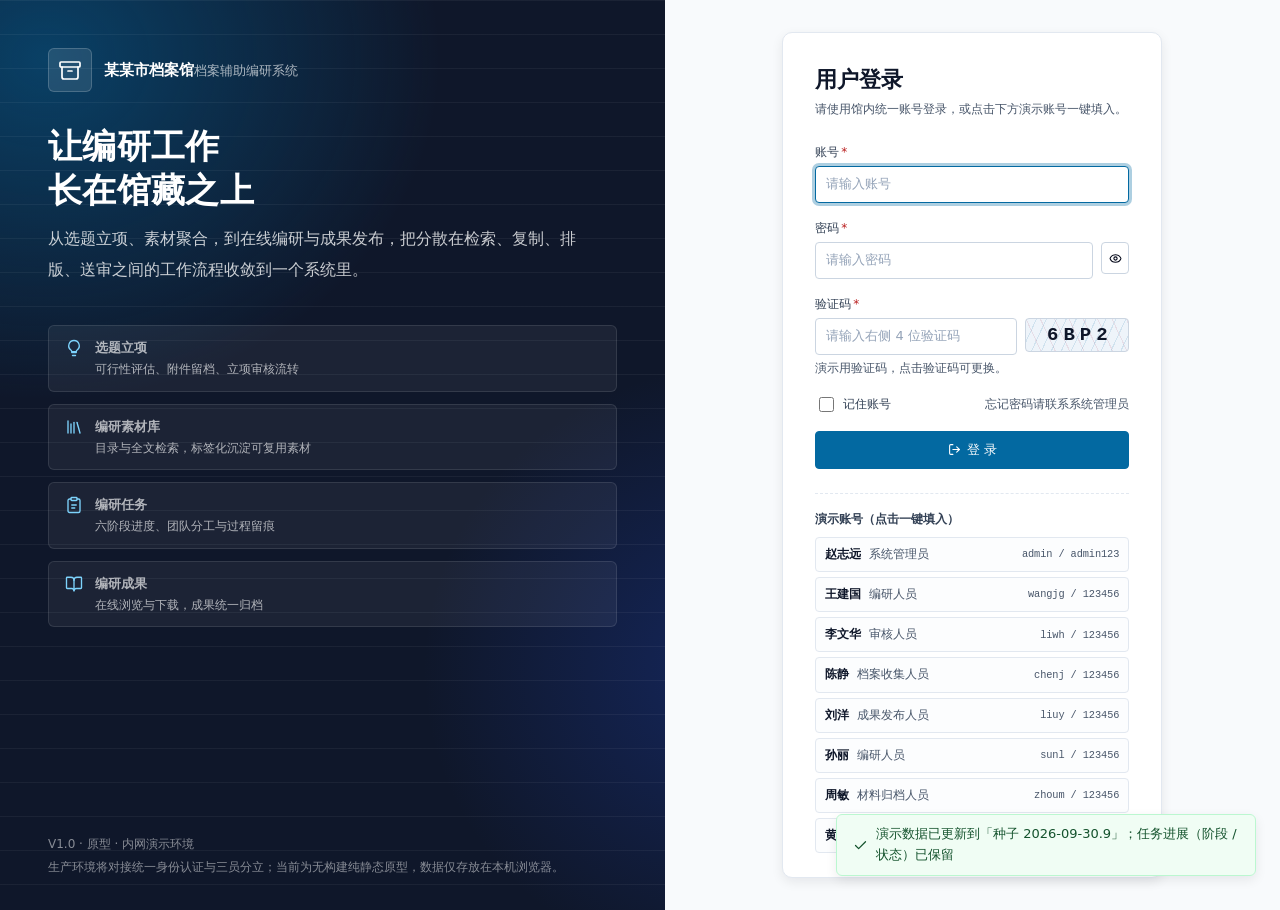
==== commit d2a2eb5d: "修复几个bug" ====
--- a/prototype-system/index.html
+++ b/prototype-system/index.html
@@ -15,10 +15,10 @@
     2. 不引任何 CDN / UI 框架 / 图标字体 —— 内网与信创环境下外链不可靠，
        图标一律内联 SVG，图表手写 SVG。
 -->
-<link rel="stylesheet" href="css/base.css?v=2026-09-30.5">
-<link rel="stylesheet" href="css/components.css?v=2026-09-30.5">
-<link rel="stylesheet" href="css/shell.css?v=2026-09-30.5">
-<link rel="stylesheet" href="css/pages.css?v=2026-09-30.5">
+<link rel="stylesheet" href="css/base.css?v=2026-09-30.18">
+<link rel="stylesheet" href="css/components.css?v=2026-09-30.18">
+<link rel="stylesheet" href="css/shell.css?v=2026-09-30.18">
+<link rel="stylesheet" href="css/pages.css?v=2026-09-30.18">
 </head>
 <body>
   <div id="app"></div>
@@ -32,39 +32,39 @@
   </noscript>
 
   <!-- 按依赖顺序加载：util → icons → mock → charts → store → ui → router → 页面 → 外壳 -->
-  <script src="js/util.js?v=2026-09-30.5"></script>
-  <script src="js/icons.js?v=2026-09-30.5"></script>
-  <script src="js/mock-audit.js?v=2026-09-30.5"></script>
-  <script src="js/mock.js?v=2026-09-30.5"></script>
-  <script src="js/charts.js?v=2026-09-30.5"></script>
-  <script src="js/store.js?v=2026-09-30.5"></script>
-  <script src="js/ui.js?v=2026-09-30.5"></script>
-  <script src="js/router.js?v=2026-09-30.5"></script>
-  <script src="js/pages/login.js?v=2026-09-30.5"></script>
-  <script src="js/pages/workbench.js?v=2026-09-30.5"></script>
-  <script src="js/pages/topic.js?v=2026-09-30.5"></script>
-  <script src="js/pages/task.js?v=2026-09-30.5"></script>
-  <script src="js/pages/task-outline.js?v=2026-09-30.5"></script>
-  <script src="js/pages/task-selection.js?v=2026-09-30.5"></script>
-  <script src="js/pages/task-compose.js?v=2026-09-30.5"></script>
-  <script src="js/audit.js?v=2026-09-30.5"></script>
-  <script src="js/pages/task-review.js?v=2026-09-30.5"></script>
-  <script src="js/pages/review-calibrate.js?v=2026-09-30.5"></script>
-  <script src="js/pages/task-publish.js?v=2026-09-30.5"></script>
-  <script src="js/pages/messages.js?v=2026-09-30.5"></script>
-  <script src="js/pages/topic-review.js?v=2026-09-30.5"></script>
-  <script src="js/pages/audit-rules.js?v=2026-09-30.5"></script>
-  <script src="js/pages/review.js?v=2026-09-30.5"></script>
-  <script src="js/pages/product.js?v=2026-09-30.5"></script>
-  <script src="js/pages/archive.js?v=2026-09-30.5"></script>
-  <script src="js/pages/system-archive.js?v=2026-09-30.5"></script>
-  <script src="js/pages/system-users.js?v=2026-09-30.5"></script>
-  <script src="js/pages/system-flow.js?v=2026-09-30.5"></script>
-  <script src="js/pages/system-dict.js?v=2026-09-30.5"></script>
-  <script src="js/pages/material-tags.js?v=2026-09-30.5"></script>
-  <script src="js/pages/material-search.js?v=2026-09-30.5"></script>
-  <script src="js/pages/material-list.js?v=2026-09-30.5"></script>
-  <script src="js/pages/material-view.js?v=2026-09-30.5"></script>
-  <script src="js/app.js?v=2026-09-30.5"></script>
+  <script src="js/util.js?v=2026-09-30.18"></script>
+  <script src="js/icons.js?v=2026-09-30.18"></script>
+  <script src="js/mock-audit.js?v=2026-09-30.18"></script>
+  <script src="js/mock.js?v=2026-09-30.18"></script>
+  <script src="js/charts.js?v=2026-09-30.18"></script>
+  <script src="js/store.js?v=2026-09-30.18"></script>
+  <script src="js/ui.js?v=2026-09-30.18"></script>
+  <script src="js/router.js?v=2026-09-30.18"></script>
+  <script src="js/pages/login.js?v=2026-09-30.18"></script>
+  <script src="js/pages/workbench.js?v=2026-09-30.18"></script>
+  <script src="js/pages/topic.js?v=2026-09-30.18"></script>
+  <script src="js/pages/task.js?v=2026-09-30.18"></script>
+  <script src="js/pages/task-outline.js?v=2026-09-30.18"></script>
+  <script src="js/pages/task-selection.js?v=2026-09-30.18"></script>
+  <script src="js/pages/task-compose.js?v=2026-09-30.18"></script>
+  <script src="js/audit.js?v=2026-09-30.18"></script>
+  <script src="js/pages/task-review.js?v=2026-09-30.18"></script>
+  <script src="js/pages/review-calibrate.js?v=2026-09-30.18"></script>
+  <script src="js/pages/task-publish.js?v=2026-09-30.18"></script>
+  <script src="js/pages/messages.js?v=2026-09-30.18"></script>
+  <script src="js/pages/topic-review.js?v=2026-09-30.18"></script>
+  <script src="js/pages/audit-rules.js?v=2026-09-30.18"></script>
+  <script src="js/pages/review.js?v=2026-09-30.18"></script>
+  <script src="js/pages/product.js?v=2026-09-30.18"></script>
+  <script src="js/pages/archive.js?v=2026-09-30.18"></script>
+  <script src="js/pages/system-archive.js?v=2026-09-30.18"></script>
+  <script src="js/pages/system-users.js?v=2026-09-30.18"></script>
+  <script src="js/pages/system-flow.js?v=2026-09-30.18"></script>
+  <script src="js/pages/system-dict.js?v=2026-09-30.18"></script>
+  <script src="js/pages/material-tags.js?v=2026-09-30.18"></script>
+  <script src="js/pages/material-search.js?v=2026-09-30.18"></script>
+  <script src="js/pages/material-list.js?v=2026-09-30.18"></script>
+  <script src="js/pages/material-view.js?v=2026-09-30.18"></script>
+  <script src="js/app.js?v=2026-09-30.18"></script>
 </body>
 </html>
--- a/prototype-system/css/pages.css
+++ b/prototype-system/css/pages.css
@@ -290,6 +290,11 @@
   color: var(--ink-2);
   line-height: 1.7;
   margin-top: 3px;
+}
+.ai-cand .ai-fills {
+  margin-top: 5px;
+  font-size: var(--fs-xs);
+  color: var(--accent-d);
 }
 .ai-cand .ai-side { display: flex; flex-direction: column; align-items: flex-end; gap: var(--s2); flex: 0 0 auto; }
 
@@ -993,8 +998,7 @@
 .usr-table td.col-check input { width: 15px; height: 15px; accent-color: var(--accent); cursor: pointer; }
 .usr-table td.usr-account { font-family: var(--font-mono); font-size: var(--fs-xs); color: var(--ink-2); }
 .usr-table td.usr-name { font-weight: 500; color: var(--navy); white-space: nowrap; }
-.usr-table td.usr-dept { white-space: nowrap; }
-.usr-table td.usr-perm { font-size: var(--fs-xs); color: var(--ink-3); }
+.usr-table td.usr-title { white-space: nowrap; }
 .usr-table td.usr-created { white-space: nowrap; }
 .usr-table tr.selected td { background: var(--accent-l); }
 
@@ -1707,7 +1711,15 @@
 .pick-main { min-width: 0; }
 .pick-side { min-width: 0; }
 .pick-table { max-height: 360px; overflow: auto; border: 1px solid var(--line); border-radius: var(--r-sm); }
-.pick-table .table { min-width: 640px; }
+/* 固定列宽：弹窗右侧还有「加入范围」栏，用 auto 布局时表格的"最大内容宽度"会超出容器，
+   操作列被挤到栏外（曾经就是这样）。fixed 布局让标题列吃掉剩余宽度并省略号收起。 */
+.pick-table .table { min-width: 0; width: 100%; table-layout: fixed; }
+.pick-table th.col-check, .pick-table td.col-check { width: 34px; }
+.pick-table th.col-idx, .pick-table td.col-idx { width: 46px; }
+.pick-table th.col-cat, .pick-table td.col-cat { width: 92px; }
+.pick-table th.col-tags, .pick-table td.col-tags { width: 244px; overflow: hidden; }
+.pick-table th.col-title, .pick-table td.col-title { max-width: none; }
+.pick-table .title-cell { max-width: none; }
 .pick-table thead th {
   position: sticky;
   top: 0;
@@ -1719,7 +1731,7 @@
 .pick-table .tag-chips { flex-wrap: nowrap; }
 .pick-empty { padding: var(--s5); text-align: center; color: var(--ink-3); font-size: var(--fs-sm); }
 
-/* 加入方式（整份 / 指定页） */
+/* 加入范围（先选文件 → 再选整个文件 / 个别页） */
 .scope-box {
   padding: var(--s3);
   background: var(--surface-2);
@@ -1728,9 +1740,48 @@
 }
 .scope-box .field-label { margin-bottom: var(--s2); }
 .scope-box .check { display: block; margin-bottom: 6px; font-size: var(--fs-sm); }
+.scope-box .check.is-disabled { color: var(--ink-3); cursor: not-allowed; }
+.scope-box .check.is-disabled input { cursor: not-allowed; }
 .scope-pages { margin: 6px 0 2px; }
 .scope-pages .input { width: 100%; }
 .scope-box .field-extra { margin-top: var(--s2); }
+
+/* 两步式：① 选择文件 → ② 选择加入范围 */
+.scope-step {
+  display: flex;
+  align-items: center;
+  gap: 6px;
+  margin: var(--s3) 0 var(--s2);
+  font-size: var(--fs-sm);
+  font-weight: 600;
+  color: var(--navy);
+}
+.scope-step:first-child { margin-top: 0; }
+.scope-step-no {
+  flex: 0 0 auto;
+  width: 18px;
+  height: 18px;
+  display: inline-flex;
+  align-items: center;
+  justify-content: center;
+  font-size: 11px;
+  font-weight: 600;
+  color: #fff;
+  background: var(--accent);
+  border-radius: 50%;
+}
+.scope-step-state {
+  margin-left: auto;
+  font-size: var(--fs-xs);
+  font-weight: 400;
+  color: var(--ink-3);
+}
+
+/* 选择素材弹窗：整行可点选（先选文件那一步） */
+/* ⚠️ 类名不能用 .pick-row：那是「选择用户 / 上传素材」列表的 flex 行，
+   套到 <tr> 上会把表格行变成 flex 容器，单元格全被 blockify（整张表错位） */
+.pick-table tbody tr.pick-row-hit { cursor: pointer; }
+.pick-table tbody tr.pick-row-hit:hover { background: var(--accent-l); }
 
 @media (max-width: 1080px) {
   .pick-layout { grid-template-columns: minmax(0, 1fr); }
@@ -2670,3 +2721,39 @@
 
 /* 归档材料的录入表单：标签列要放得下「所属编研任务」这样的六字标签 */
 .ar-form-table .form-row { grid-template-columns: 124px minmax(0, 1fr); }
+
+/* ==========================================================================
+   选择素材弹窗 · 两级列表（素材条目行 + 文件行）
+   —— 评审修正："一条条目里可能有多份文件"，所以先选文件、再选范围
+   ========================================================================== */
+
+.pick-table tbody tr.pick-group { background: var(--surface-2); }
+.pick-table tbody tr.pick-group:hover { background: var(--surface-2); }
+.pick-table tbody tr.pick-group .col-title { font-weight: 500; color: var(--navy); }
+.pick-table tbody tr.pick-group .col-title .tag { margin-left: 6px; }
+.pick-table tbody tr.pick-file-row { cursor: pointer; }
+.pick-table tbody tr.pick-file-row:hover { background: var(--accent-l); }
+.pick-table tbody tr.pick-file-row.selected { background: var(--accent-l); }
+.pick-table td.pick-file-name { padding-left: var(--s5); }
+.pick-file-no {
+  display: inline-block;
+  width: 16px;
+  margin-right: 4px;
+  font-size: var(--fs-xs);
+  color: var(--ink-3);
+  font-variant-numeric: tabular-nums;
+}
+.pick-file-note {
+  display: block;
+  padding-left: 20px;
+  font-size: var(--fs-xs);
+  color: var(--ink-3);
+  overflow: hidden;
+  text-overflow: ellipsis;
+  white-space: nowrap;
+}
+
+/* 查看素材 / 查看档案：多份文件的清单 */
+.mv-sec-note { margin-left: var(--s2); font-size: var(--fs-xs); font-weight: 400; color: var(--ink-3); }
+.mv-file-table th, .mv-file-table td { white-space: nowrap; }
+.mv-file-table td:nth-child(2), .mv-file-table td:nth-child(5) { white-space: normal; }
